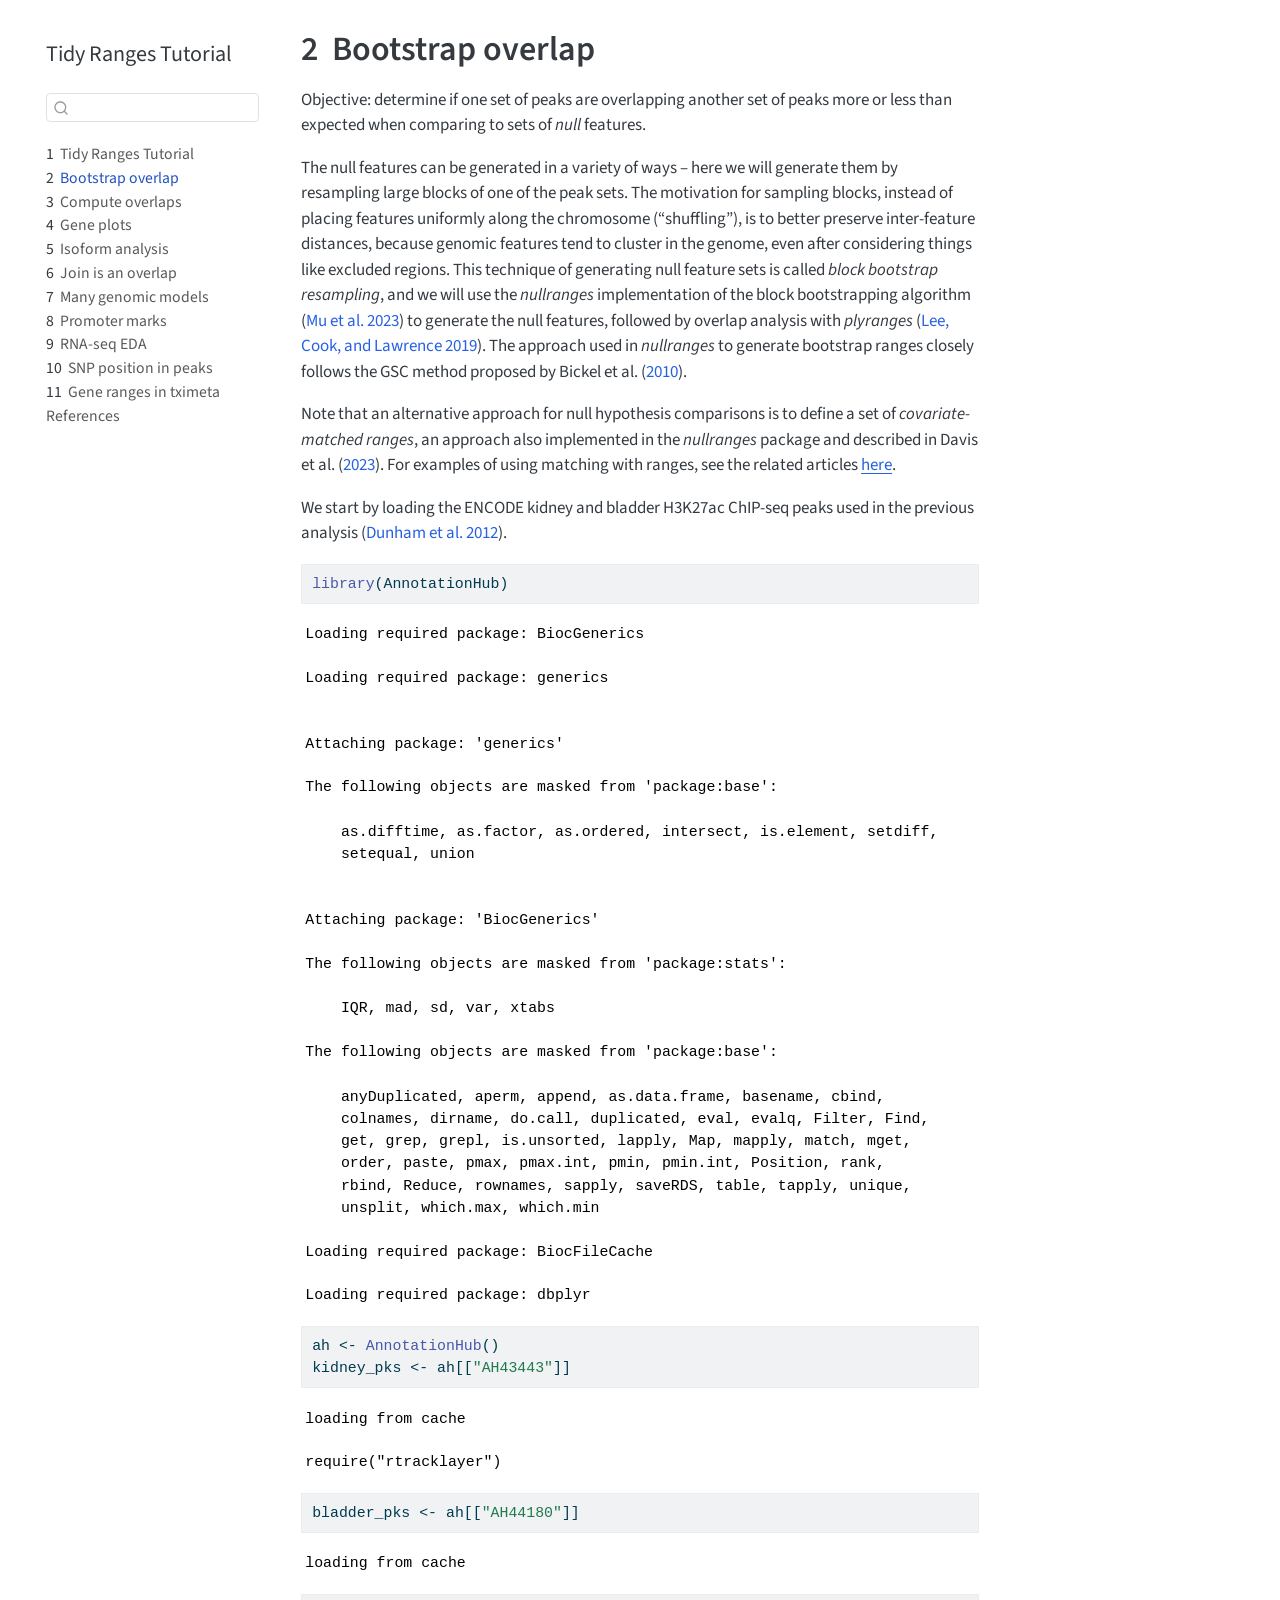
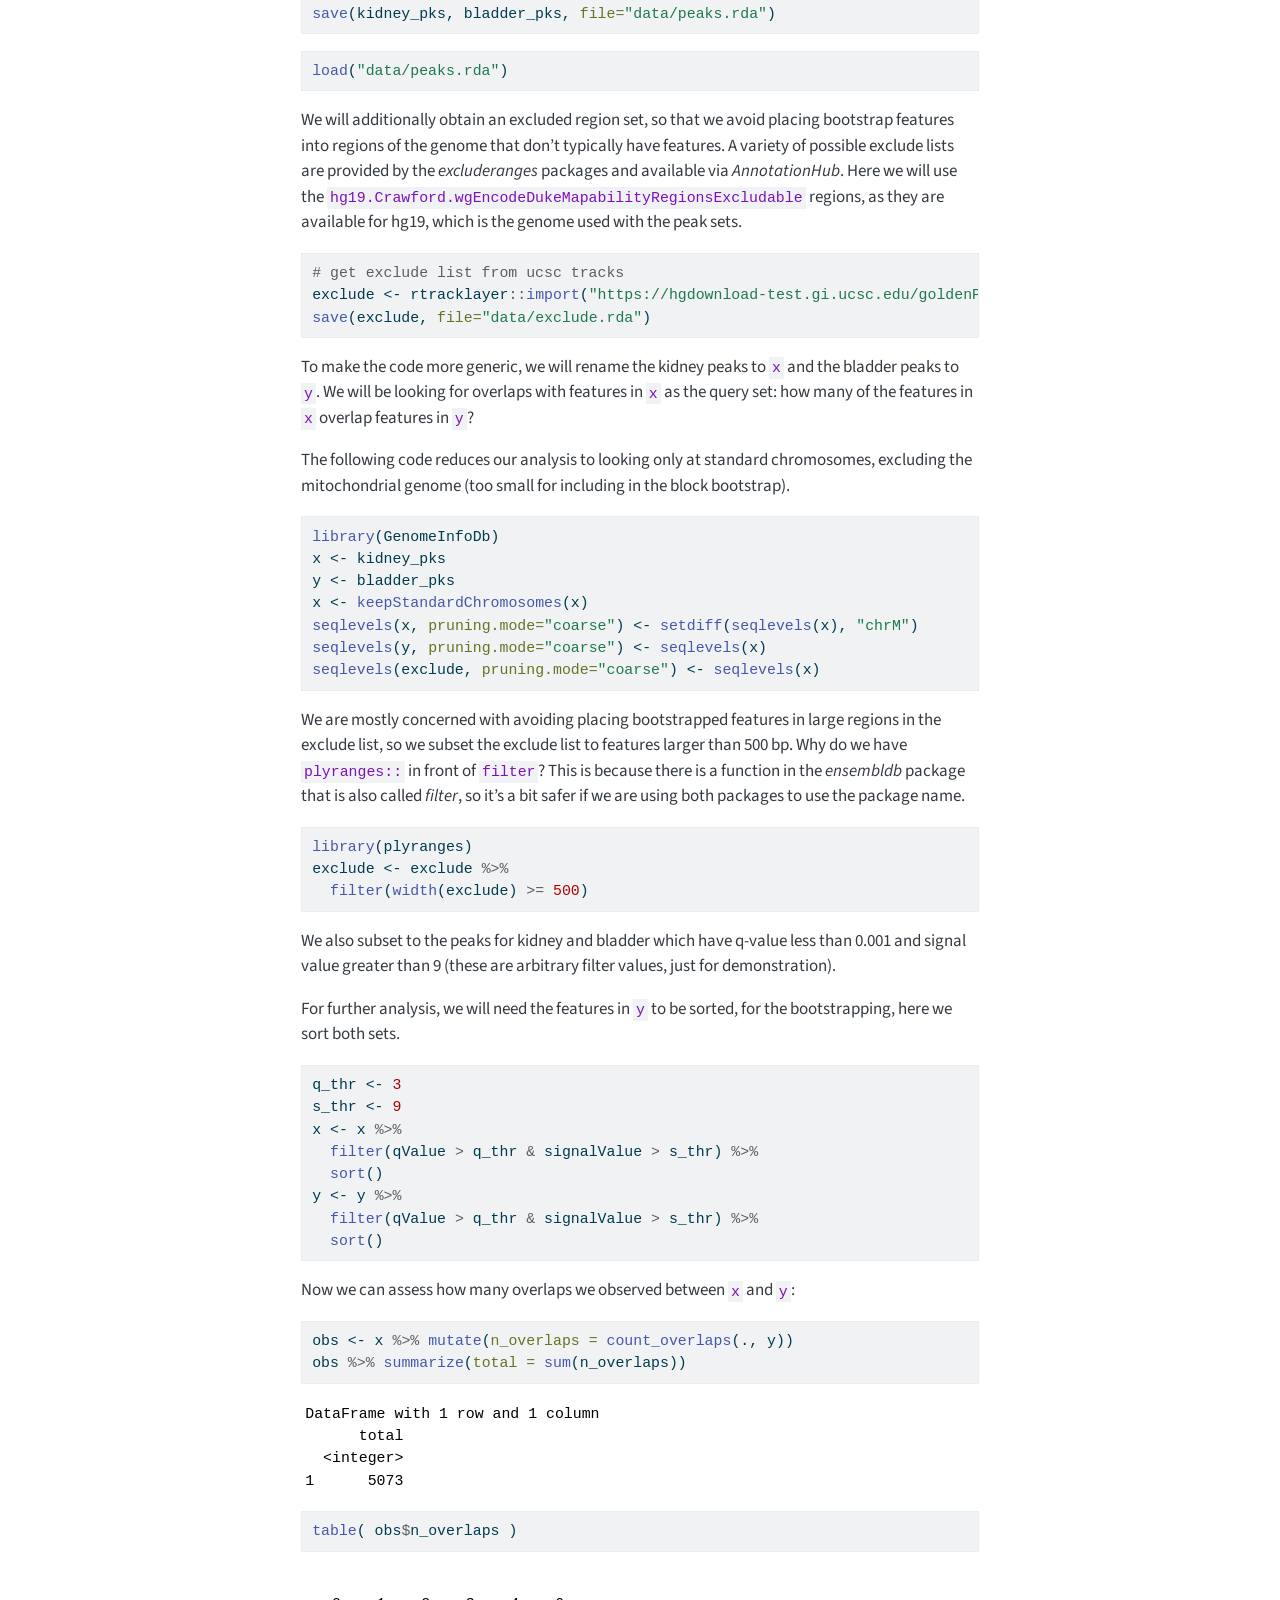
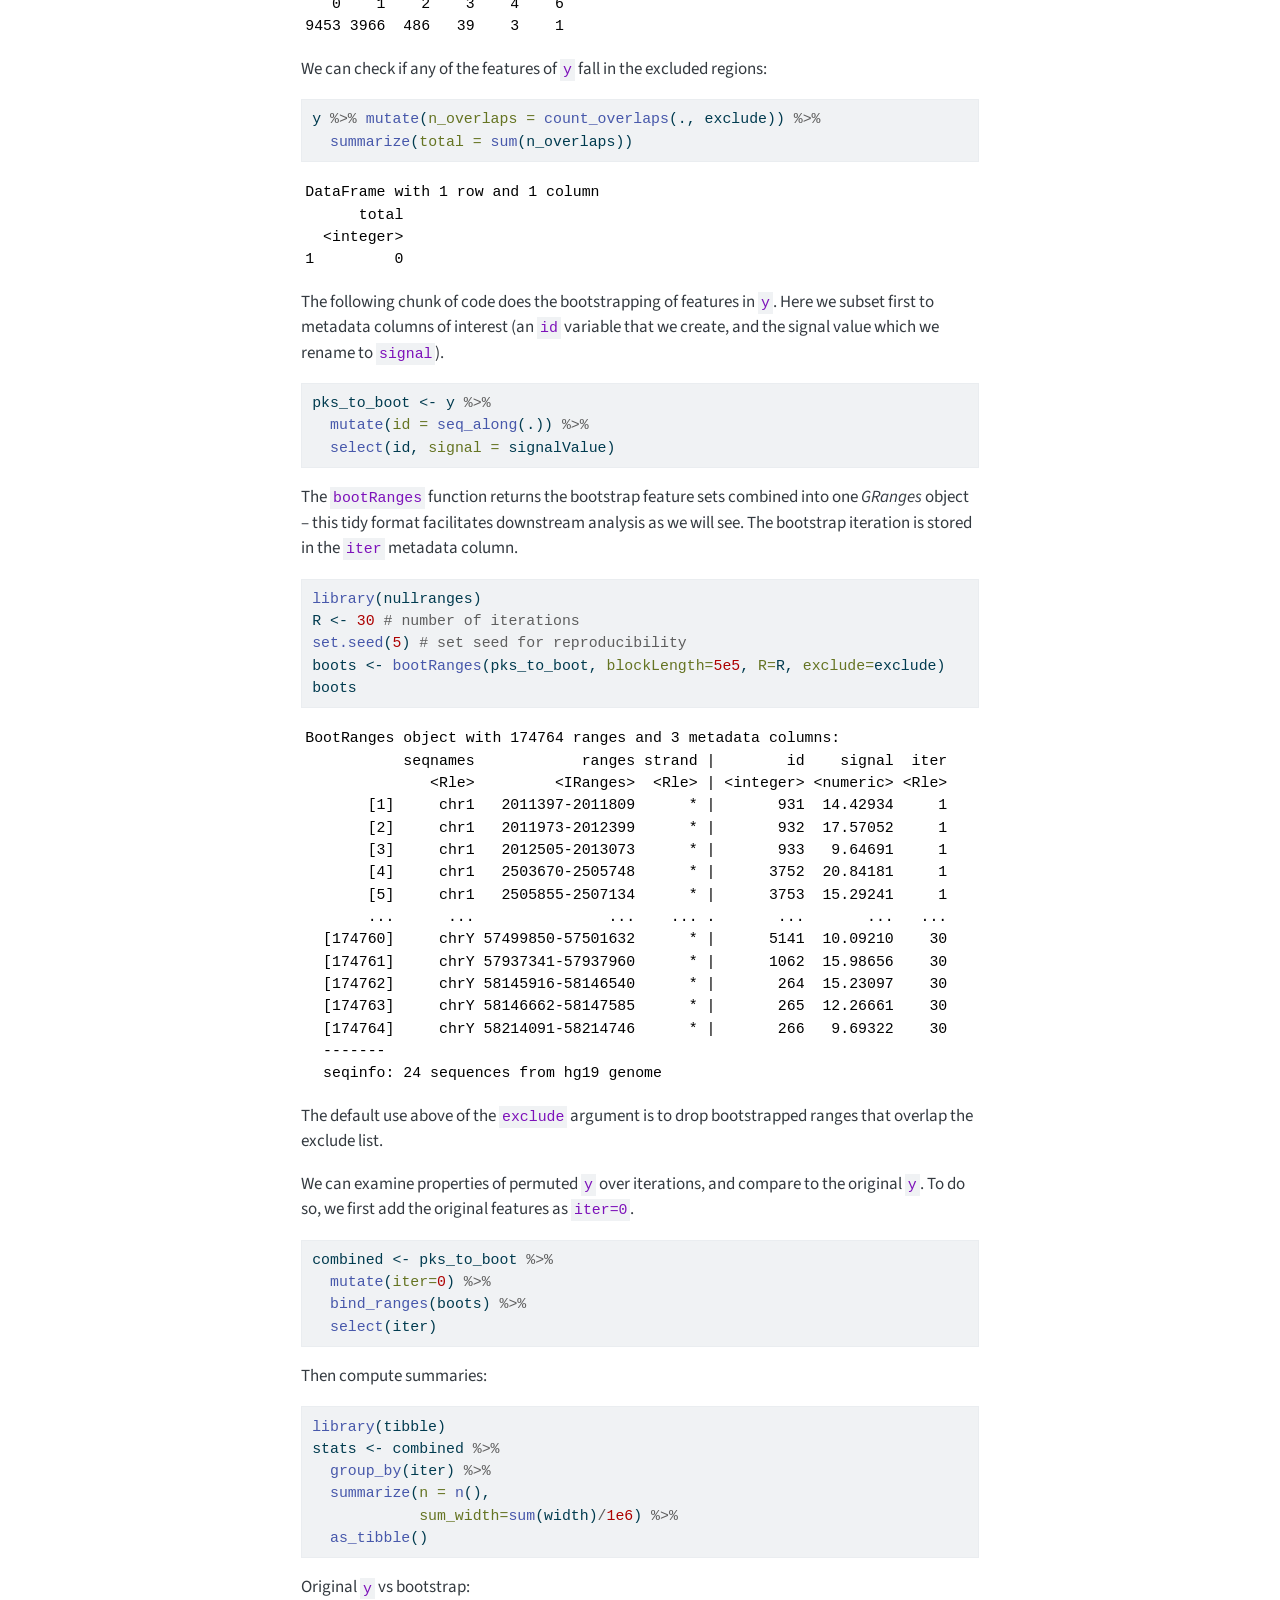
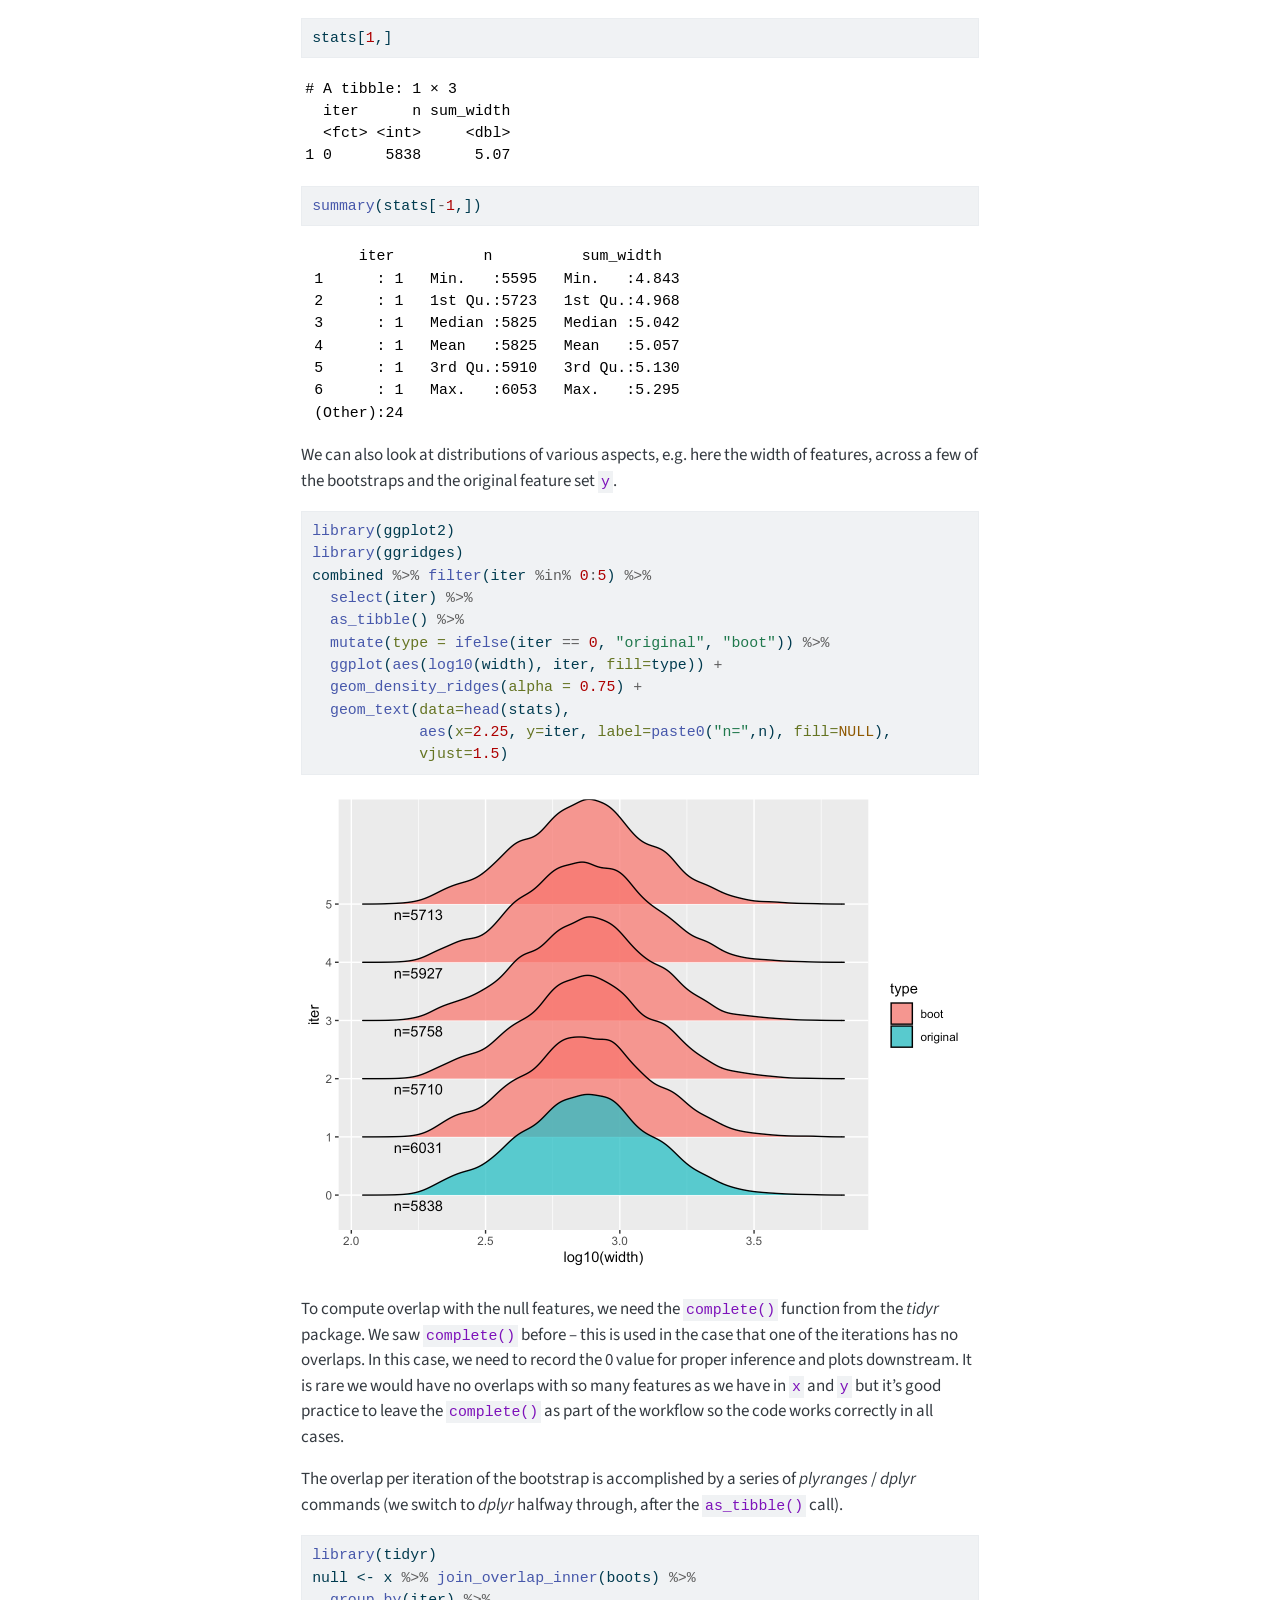
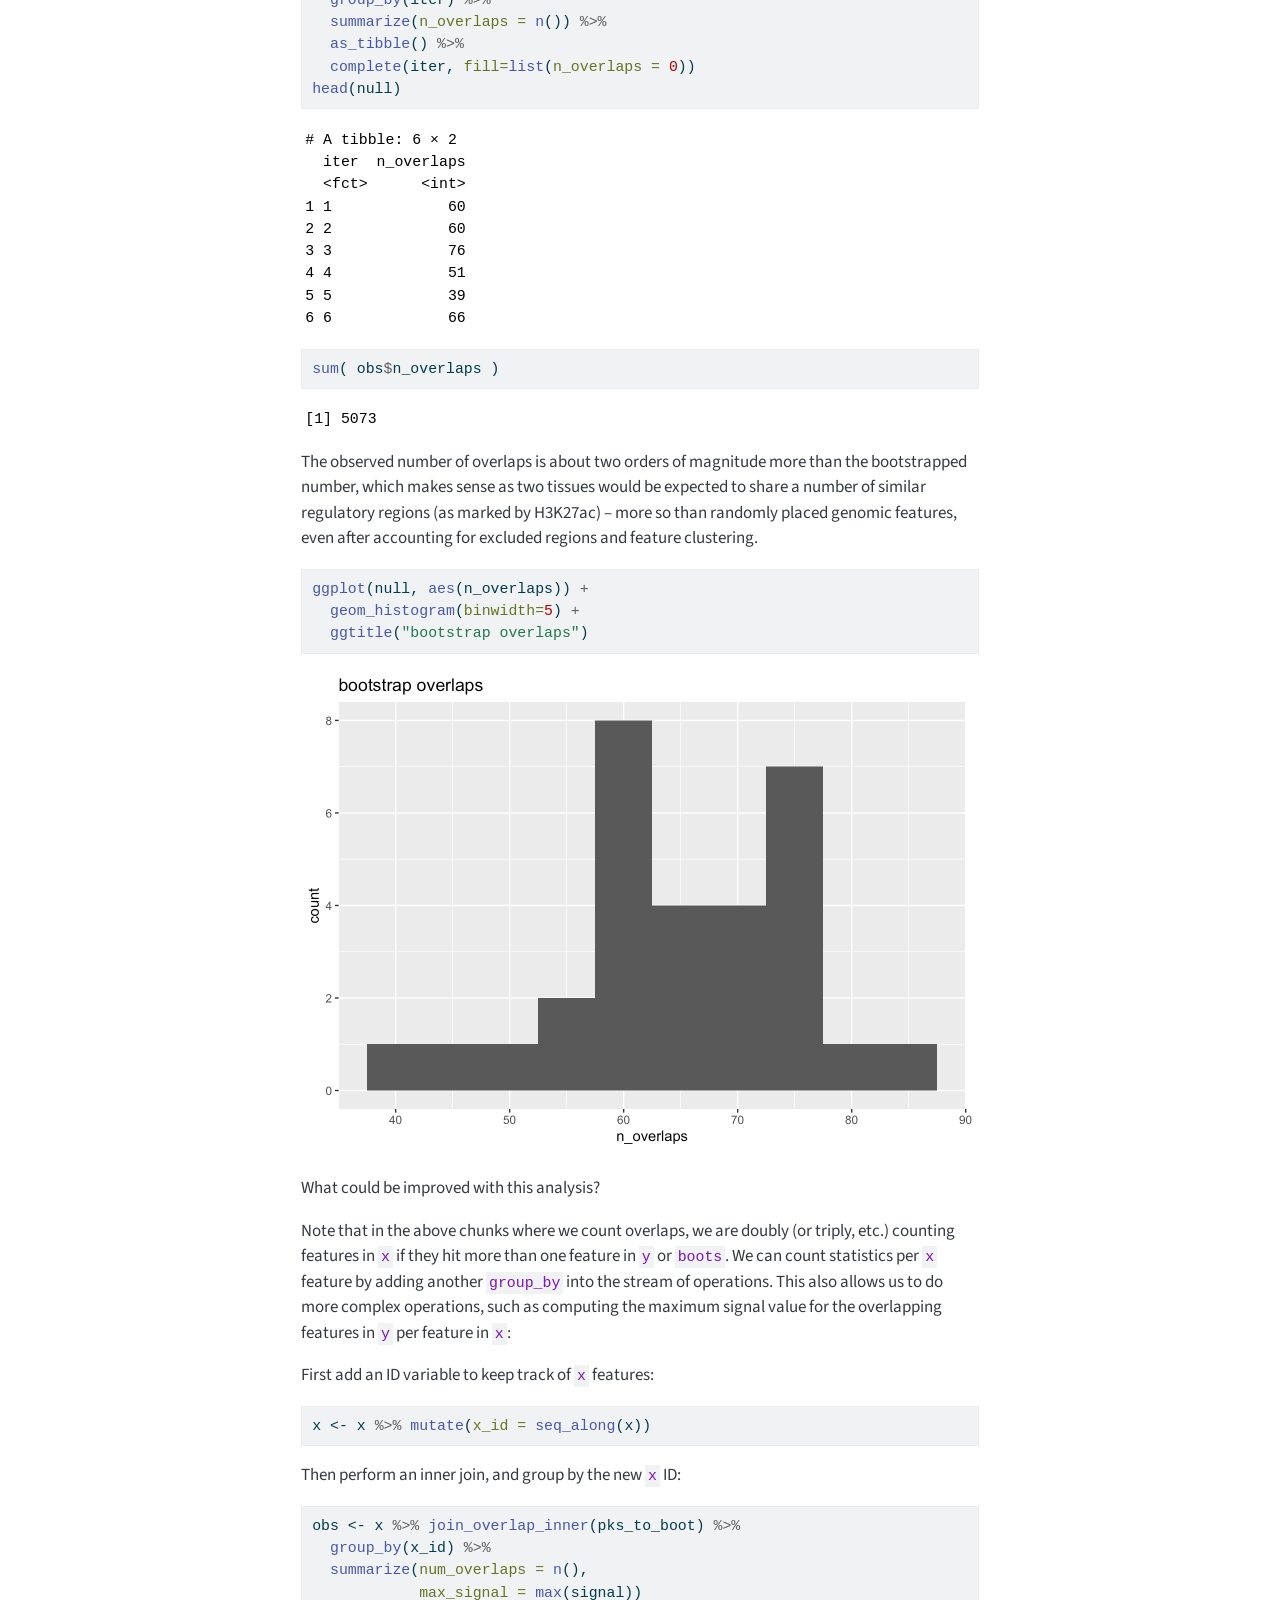
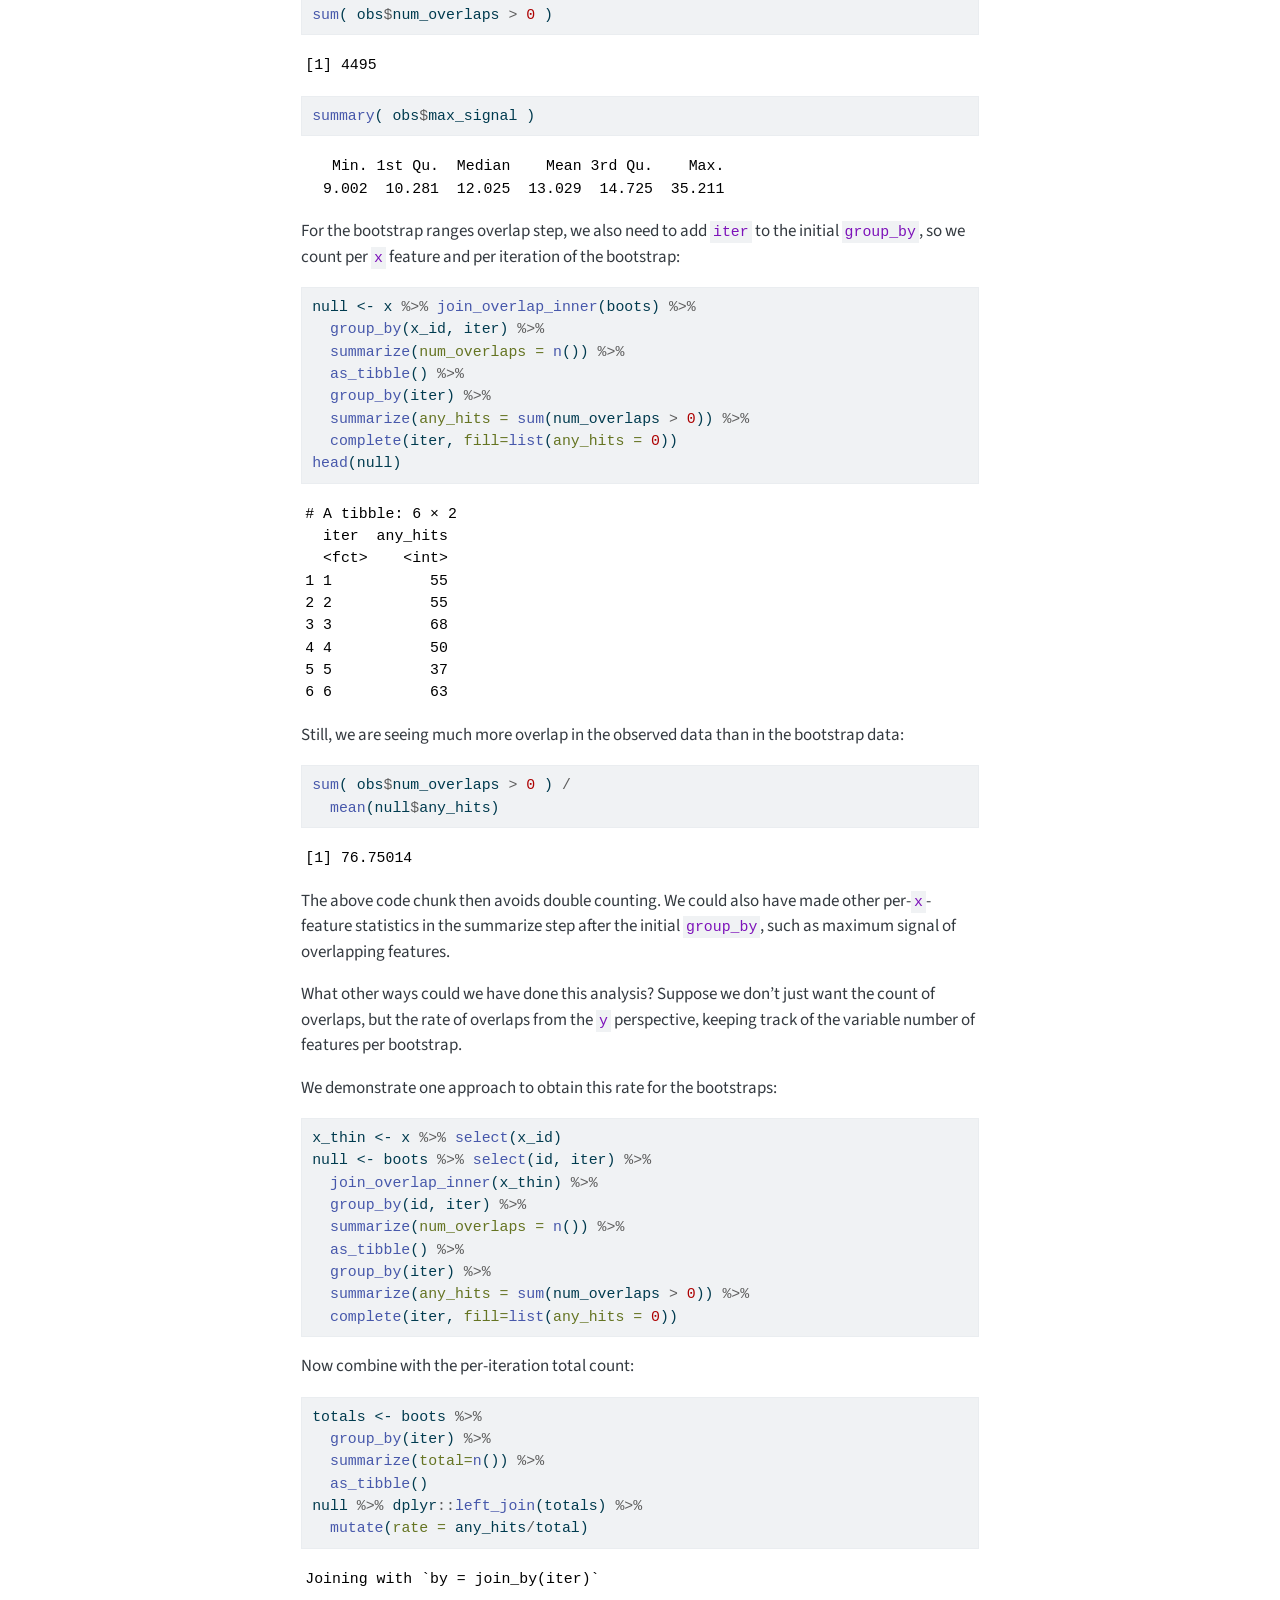
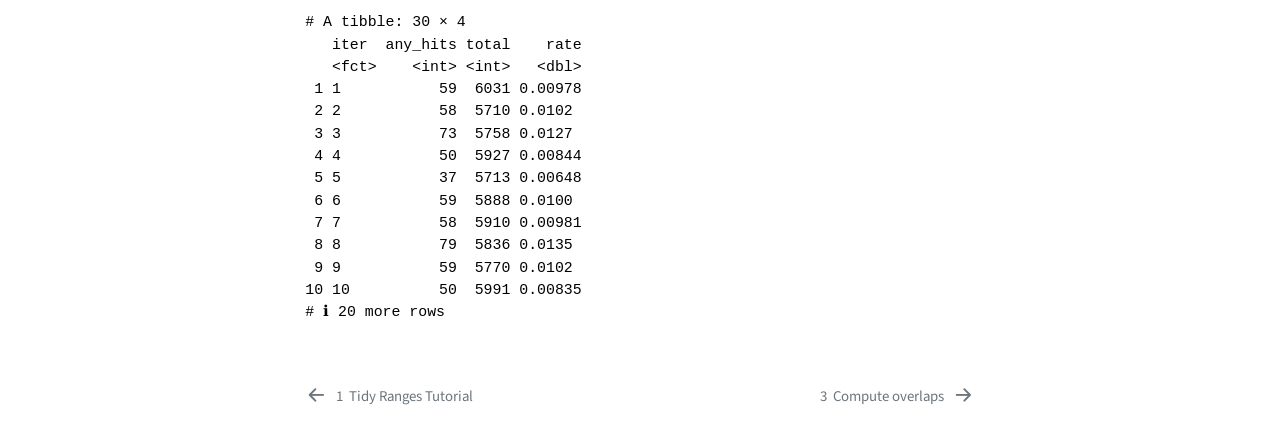
==== bootstrap-overlap.html @ 7cc2b5c8 "Built site for gh-pages" ====
<!DOCTYPE html>
<html xmlns="http://www.w3.org/1999/xhtml" lang="en" xml:lang="en"><head>

<meta charset="utf-8">
<meta name="generator" content="quarto-1.8.25">

<meta name="viewport" content="width=device-width, initial-scale=1.0, user-scalable=yes">

<meta name="description" content="Basic examples of computing operations on genomic ranges using the tidy data philosophy.">

<title>2&nbsp; Bootstrap overlap – Tidy Ranges Tutorial</title>
<style>
code{white-space: pre-wrap;}
span.smallcaps{font-variant: small-caps;}
div.columns{display: flex; gap: min(4vw, 1.5em);}
div.column{flex: auto; overflow-x: auto;}
div.hanging-indent{margin-left: 1.5em; text-indent: -1.5em;}
ul.task-list{list-style: none;}
ul.task-list li input[type="checkbox"] {
  width: 0.8em;
  margin: 0 0.8em 0.2em -1em; /* quarto-specific, see https://github.com/quarto-dev/quarto-cli/issues/4556 */ 
  vertical-align: middle;
}
/* CSS for syntax highlighting */
html { -webkit-text-size-adjust: 100%; }
pre > code.sourceCode { white-space: pre; position: relative; }
pre > code.sourceCode > span { display: inline-block; line-height: 1.25; }
pre > code.sourceCode > span:empty { height: 1.2em; }
.sourceCode { overflow: visible; }
code.sourceCode > span { color: inherit; text-decoration: inherit; }
div.sourceCode { margin: 1em 0; }
pre.sourceCode { margin: 0; }
@media screen {
div.sourceCode { overflow: auto; }
}
@media print {
pre > code.sourceCode { white-space: pre-wrap; }
pre > code.sourceCode > span { text-indent: -5em; padding-left: 5em; }
}
pre.numberSource code
  { counter-reset: source-line 0; }
pre.numberSource code > span
  { position: relative; left: -4em; counter-increment: source-line; }
pre.numberSource code > span > a:first-child::before
  { content: counter(source-line);
    position: relative; left: -1em; text-align: right; vertical-align: baseline;
    border: none; display: inline-block;
    -webkit-touch-callout: none; -webkit-user-select: none;
    -khtml-user-select: none; -moz-user-select: none;
    -ms-user-select: none; user-select: none;
    padding: 0 4px; width: 4em;
  }
pre.numberSource { margin-left: 3em;  padding-left: 4px; }
div.sourceCode
  {   }
@media screen {
pre > code.sourceCode > span > a:first-child::before { text-decoration: underline; }
}
/* CSS for citations */
div.csl-bib-body { }
div.csl-entry {
  clear: both;
  margin-bottom: 0em;
}
.hanging-indent div.csl-entry {
  margin-left:2em;
  text-indent:-2em;
}
div.csl-left-margin {
  min-width:2em;
  float:left;
}
div.csl-right-inline {
  margin-left:2em;
  padding-left:1em;
}
div.csl-indent {
  margin-left: 2em;
}</style>


<script src="site_libs/quarto-nav/quarto-nav.js"></script>
<script src="site_libs/quarto-nav/headroom.min.js"></script>
<script src="site_libs/clipboard/clipboard.min.js"></script>
<script src="site_libs/quarto-search/autocomplete.umd.js"></script>
<script src="site_libs/quarto-search/fuse.min.js"></script>
<script src="site_libs/quarto-search/quarto-search.js"></script>
<meta name="quarto:offset" content="./">
<link href="./compute-overlaps.html" rel="next">
<link href="./index.html" rel="prev">
<script src="site_libs/quarto-html/quarto.js" type="module"></script>
<script src="site_libs/quarto-html/tabsets/tabsets.js" type="module"></script>
<script src="site_libs/quarto-html/axe/axe-check.js" type="module"></script>
<script src="site_libs/quarto-html/popper.min.js"></script>
<script src="site_libs/quarto-html/tippy.umd.min.js"></script>
<script src="site_libs/quarto-html/anchor.min.js"></script>
<link href="site_libs/quarto-html/tippy.css" rel="stylesheet">
<link href="site_libs/quarto-html/quarto-syntax-highlighting-7b89279ff1a6dce999919e0e67d4d9ec.css" rel="stylesheet" id="quarto-text-highlighting-styles">
<script src="site_libs/bootstrap/bootstrap.min.js"></script>
<link href="site_libs/bootstrap/bootstrap-icons.css" rel="stylesheet">
<link href="site_libs/bootstrap/bootstrap-27c261d06b905028a18691de25d09dde.min.css" rel="stylesheet" append-hash="true" id="quarto-bootstrap" data-mode="light">
<script id="quarto-search-options" type="application/json">{
  "location": "sidebar",
  "copy-button": false,
  "collapse-after": 3,
  "panel-placement": "start",
  "type": "textbox",
  "limit": 50,
  "keyboard-shortcut": [
    "f",
    "/",
    "s"
  ],
  "show-item-context": false,
  "language": {
    "search-no-results-text": "No results",
    "search-matching-documents-text": "matching documents",
    "search-copy-link-title": "Copy link to search",
    "search-hide-matches-text": "Hide additional matches",
    "search-more-match-text": "more match in this document",
    "search-more-matches-text": "more matches in this document",
    "search-clear-button-title": "Clear",
    "search-text-placeholder": "",
    "search-detached-cancel-button-title": "Cancel",
    "search-submit-button-title": "Submit",
    "search-label": "Search"
  }
}</script>


<link rel="stylesheet" href="style.css">
<link rel="stylesheet" href="toc.css">
</head>

<body class="nav-sidebar floating quarto-light">

<div id="quarto-search-results"></div>
  <header id="quarto-header" class="headroom fixed-top">
  <nav class="quarto-secondary-nav">
    <div class="container-fluid d-flex">
      <button type="button" class="quarto-btn-toggle btn" data-bs-toggle="collapse" role="button" data-bs-target=".quarto-sidebar-collapse-item" aria-controls="quarto-sidebar" aria-expanded="false" aria-label="Toggle sidebar navigation" onclick="if (window.quartoToggleHeadroom) { window.quartoToggleHeadroom(); }">
        <i class="bi bi-layout-text-sidebar-reverse"></i>
      </button>
        <nav class="quarto-page-breadcrumbs" aria-label="breadcrumb"><ol class="breadcrumb"><li class="breadcrumb-item"><a href="./bootstrap-overlap.html"><span class="chapter-number">2</span>&nbsp; <span class="chapter-title">Bootstrap overlap</span></a></li></ol></nav>
        <a class="flex-grow-1" role="navigation" data-bs-toggle="collapse" data-bs-target=".quarto-sidebar-collapse-item" aria-controls="quarto-sidebar" aria-expanded="false" aria-label="Toggle sidebar navigation" onclick="if (window.quartoToggleHeadroom) { window.quartoToggleHeadroom(); }">      
        </a>
      <button type="button" class="btn quarto-search-button" aria-label="Search" onclick="window.quartoOpenSearch();">
        <i class="bi bi-search"></i>
      </button>
    </div>
  </nav>
</header>
<!-- content -->
<div id="quarto-content" class="quarto-container page-columns page-rows-contents page-layout-article">
<!-- sidebar -->
  <nav id="quarto-sidebar" class="sidebar collapse collapse-horizontal quarto-sidebar-collapse-item sidebar-navigation floating overflow-auto">
    <div class="pt-lg-2 mt-2 text-left sidebar-header sidebar-header-stacked">
      <a href="./index.html" class="sidebar-logo-link">
      </a>
    <div class="sidebar-title mb-0 py-0">
      <a href="./">Tidy Ranges Tutorial</a> 
    </div>
      </div>
        <div class="mt-2 flex-shrink-0 align-items-center">
        <div class="sidebar-search">
        <div id="quarto-search" class="" title="Search"></div>
        </div>
        </div>
    <div class="sidebar-menu-container"> 
    <ul class="list-unstyled mt-1">
        <li class="sidebar-item">
  <div class="sidebar-item-container"> 
  <a href="./index.html" class="sidebar-item-text sidebar-link">
 <span class="menu-text"><span class="chapter-number">1</span>&nbsp; <span class="chapter-title">Tidy Ranges Tutorial</span></span></a>
  </div>
</li>
        <li class="sidebar-item">
  <div class="sidebar-item-container"> 
  <a href="./bootstrap-overlap.html" class="sidebar-item-text sidebar-link active">
 <span class="menu-text"><span class="chapter-number">2</span>&nbsp; <span class="chapter-title">Bootstrap overlap</span></span></a>
  </div>
</li>
        <li class="sidebar-item">
  <div class="sidebar-item-container"> 
  <a href="./compute-overlaps.html" class="sidebar-item-text sidebar-link">
 <span class="menu-text"><span class="chapter-number">3</span>&nbsp; <span class="chapter-title">Compute overlaps</span></span></a>
  </div>
</li>
        <li class="sidebar-item">
  <div class="sidebar-item-container"> 
  <a href="./gene-plots.html" class="sidebar-item-text sidebar-link">
 <span class="menu-text"><span class="chapter-number">4</span>&nbsp; <span class="chapter-title">Gene plots</span></span></a>
  </div>
</li>
        <li class="sidebar-item">
  <div class="sidebar-item-container"> 
  <a href="./isoform-analysis.html" class="sidebar-item-text sidebar-link">
 <span class="menu-text"><span class="chapter-number">5</span>&nbsp; <span class="chapter-title">Isoform analysis</span></span></a>
  </div>
</li>
        <li class="sidebar-item">
  <div class="sidebar-item-container"> 
  <a href="./join-is-an-overlap.html" class="sidebar-item-text sidebar-link">
 <span class="menu-text"><span class="chapter-number">6</span>&nbsp; <span class="chapter-title">Join is an overlap</span></span></a>
  </div>
</li>
        <li class="sidebar-item">
  <div class="sidebar-item-container"> 
  <a href="./many-genomic-models.html" class="sidebar-item-text sidebar-link">
 <span class="menu-text"><span class="chapter-number">7</span>&nbsp; <span class="chapter-title">Many genomic models</span></span></a>
  </div>
</li>
        <li class="sidebar-item">
  <div class="sidebar-item-container"> 
  <a href="./promoter-marks.html" class="sidebar-item-text sidebar-link">
 <span class="menu-text"><span class="chapter-number">8</span>&nbsp; <span class="chapter-title">Promoter marks</span></span></a>
  </div>
</li>
        <li class="sidebar-item">
  <div class="sidebar-item-container"> 
  <a href="./rna-seq-eda.html" class="sidebar-item-text sidebar-link">
 <span class="menu-text"><span class="chapter-number">9</span>&nbsp; <span class="chapter-title">RNA-seq EDA</span></span></a>
  </div>
</li>
        <li class="sidebar-item">
  <div class="sidebar-item-container"> 
  <a href="./snp-position-in-peaks.html" class="sidebar-item-text sidebar-link">
 <span class="menu-text"><span class="chapter-number">10</span>&nbsp; <span class="chapter-title">SNP position in peaks</span></span></a>
  </div>
</li>
        <li class="sidebar-item">
  <div class="sidebar-item-container"> 
  <a href="./tximeta-gene-range.html" class="sidebar-item-text sidebar-link">
 <span class="menu-text"><span class="chapter-number">11</span>&nbsp; <span class="chapter-title">Gene ranges in tximeta</span></span></a>
  </div>
</li>
        <li class="sidebar-item">
  <div class="sidebar-item-container"> 
  <a href="./references.html" class="sidebar-item-text sidebar-link">
 <span class="menu-text">References</span></a>
  </div>
</li>
    </ul>
    </div>
</nav>
<div id="quarto-sidebar-glass" class="quarto-sidebar-collapse-item" data-bs-toggle="collapse" data-bs-target=".quarto-sidebar-collapse-item"></div>
<!-- margin-sidebar -->
    <div id="quarto-margin-sidebar" class="sidebar margin-sidebar zindex-bottom">
        
    </div>
<!-- main -->
<main class="content" id="quarto-document-content">

<header id="title-block-header" class="quarto-title-block default">
<div class="quarto-title">
<h1 class="title"><span class="chapter-number">2</span>&nbsp; <span class="chapter-title">Bootstrap overlap</span></h1>
</div>



<div class="quarto-title-meta">

    
  
    
  </div>
  


</header>


<p>Objective: determine if one set of peaks are overlapping another set of peaks more or less than expected when comparing to sets of <em>null</em> features.</p>
<p>The null features can be generated in a variety of ways – here we will generate them by resampling large blocks of one of the peak sets. The motivation for sampling blocks, instead of placing features uniformly along the chromosome (“shuffling”), is to better preserve inter-feature distances, because genomic features tend to cluster in the genome, even after considering things like excluded regions. This technique of generating null feature sets is called <em>block bootstrap resampling</em>, and we will use the <em>nullranges</em> implementation of the block bootstrapping algorithm <span class="citation" data-cites="Mu2023">(<a href="references.html#ref-Mu2023" role="doc-biblioref">Mu et al. 2023</a>)</span> to generate the null features, followed by overlap analysis with <em>plyranges</em> <span class="citation" data-cites="Lee2019">(<a href="references.html#ref-Lee2019" role="doc-biblioref">Lee, Cook, and Lawrence 2019</a>)</span>. The approach used in <em>nullranges</em> to generate bootstrap ranges closely follows the GSC method proposed by <span class="citation" data-cites="bickel2010">Bickel et al. (<a href="references.html#ref-bickel2010" role="doc-biblioref">2010</a>)</span>.</p>
<p>Note that an alternative approach for null hypothesis comparisons is to define a set of <em>covariate-matched ranges</em>, an approach also implemented in the <em>nullranges</em> package and described in <span class="citation" data-cites="Davis2023">Davis et al. (<a href="references.html#ref-Davis2023" role="doc-biblioref">2023</a>)</span>. For examples of using matching with ranges, see the related articles <a href="https://nullranges.github.io/nullranges/">here</a>.</p>
<p>We start by loading the ENCODE kidney and bladder H3K27ac ChIP-seq peaks used in the previous analysis <span class="citation" data-cites="encode">(<a href="references.html#ref-encode" role="doc-biblioref">Dunham et al. 2012</a>)</span>.</p>
<div class="cell">
<div class="code-copy-outer-scaffold"><div class="sourceCode cell-code" id="cb1"><pre class="sourceCode r code-with-copy"><code class="sourceCode r"><span id="cb1-1"><a href="#cb1-1" aria-hidden="true" tabindex="-1"></a><span class="fu">library</span>(AnnotationHub)</span></code></pre></div><button title="Copy to Clipboard" class="code-copy-button"><i class="bi"></i></button></div>
<div class="cell-output cell-output-stderr">
<pre><code>Loading required package: BiocGenerics</code></pre>
</div>
<div class="cell-output cell-output-stderr">
<pre><code>Loading required package: generics</code></pre>
</div>
<div class="cell-output cell-output-stderr">
<pre><code>
Attaching package: 'generics'</code></pre>
</div>
<div class="cell-output cell-output-stderr">
<pre><code>The following objects are masked from 'package:base':

    as.difftime, as.factor, as.ordered, intersect, is.element, setdiff,
    setequal, union</code></pre>
</div>
<div class="cell-output cell-output-stderr">
<pre><code>
Attaching package: 'BiocGenerics'</code></pre>
</div>
<div class="cell-output cell-output-stderr">
<pre><code>The following objects are masked from 'package:stats':

    IQR, mad, sd, var, xtabs</code></pre>
</div>
<div class="cell-output cell-output-stderr">
<pre><code>The following objects are masked from 'package:base':

    anyDuplicated, aperm, append, as.data.frame, basename, cbind,
    colnames, dirname, do.call, duplicated, eval, evalq, Filter, Find,
    get, grep, grepl, is.unsorted, lapply, Map, mapply, match, mget,
    order, paste, pmax, pmax.int, pmin, pmin.int, Position, rank,
    rbind, Reduce, rownames, sapply, saveRDS, table, tapply, unique,
    unsplit, which.max, which.min</code></pre>
</div>
<div class="cell-output cell-output-stderr">
<pre><code>Loading required package: BiocFileCache</code></pre>
</div>
<div class="cell-output cell-output-stderr">
<pre><code>Loading required package: dbplyr</code></pre>
</div>
<div class="code-copy-outer-scaffold"><div class="sourceCode cell-code" id="cb11"><pre class="sourceCode r code-with-copy"><code class="sourceCode r"><span id="cb11-1"><a href="#cb11-1" aria-hidden="true" tabindex="-1"></a>ah <span class="ot">&lt;-</span> <span class="fu">AnnotationHub</span>()</span>
<span id="cb11-2"><a href="#cb11-2" aria-hidden="true" tabindex="-1"></a>kidney_pks <span class="ot">&lt;-</span> ah[[<span class="st">"AH43443"</span>]]</span></code></pre></div><button title="Copy to Clipboard" class="code-copy-button"><i class="bi"></i></button></div>
<div class="cell-output cell-output-stderr">
<pre><code>loading from cache</code></pre>
</div>
<div class="cell-output cell-output-stderr">
<pre><code>require("rtracklayer")</code></pre>
</div>
<div class="code-copy-outer-scaffold"><div class="sourceCode cell-code" id="cb14"><pre class="sourceCode r code-with-copy"><code class="sourceCode r"><span id="cb14-1"><a href="#cb14-1" aria-hidden="true" tabindex="-1"></a>bladder_pks <span class="ot">&lt;-</span> ah[[<span class="st">"AH44180"</span>]]</span></code></pre></div><button title="Copy to Clipboard" class="code-copy-button"><i class="bi"></i></button></div>
<div class="cell-output cell-output-stderr">
<pre><code>loading from cache</code></pre>
</div>
<div class="code-copy-outer-scaffold"><div class="sourceCode cell-code" id="cb16"><pre class="sourceCode r code-with-copy"><code class="sourceCode r"><span id="cb16-1"><a href="#cb16-1" aria-hidden="true" tabindex="-1"></a><span class="fu">save</span>(kidney_pks, bladder_pks, <span class="at">file=</span><span class="st">"data/peaks.rda"</span>)</span></code></pre></div><button title="Copy to Clipboard" class="code-copy-button"><i class="bi"></i></button></div>
</div>
<div class="cell">
<div class="code-copy-outer-scaffold"><div class="sourceCode cell-code" id="cb17"><pre class="sourceCode r code-with-copy"><code class="sourceCode r"><span id="cb17-1"><a href="#cb17-1" aria-hidden="true" tabindex="-1"></a><span class="fu">load</span>(<span class="st">"data/peaks.rda"</span>)</span></code></pre></div><button title="Copy to Clipboard" class="code-copy-button"><i class="bi"></i></button></div>
</div>
<p>We will additionally obtain an excluded region set, so that we avoid placing bootstrap features into regions of the genome that don’t typically have features. A variety of possible exclude lists are provided by the <em>excluderanges</em> packages and available via <em>AnnotationHub</em>. Here we will use the <code>hg19.Crawford.wgEncodeDukeMapabilityRegionsExcludable</code> regions, as they are available for hg19, which is the genome used with the peak sets.</p>
<div class="cell">
<div class="code-copy-outer-scaffold"><div class="sourceCode cell-code" id="cb18"><pre class="sourceCode r code-with-copy"><code class="sourceCode r"><span id="cb18-1"><a href="#cb18-1" aria-hidden="true" tabindex="-1"></a><span class="co"># get exclude list from ucsc tracks</span></span>
<span id="cb18-2"><a href="#cb18-2" aria-hidden="true" tabindex="-1"></a>exclude <span class="ot">&lt;-</span> rtracklayer<span class="sc">::</span><span class="fu">import</span>(<span class="st">"https://hgdownload-test.gi.ucsc.edu/goldenPath/hg19/encodeDCC/wgEncodeMapability/wgEncodeDukeMapabilityRegionsExcludable.bed.gz"</span>)</span>
<span id="cb18-3"><a href="#cb18-3" aria-hidden="true" tabindex="-1"></a><span class="fu">save</span>(exclude, <span class="at">file=</span><span class="st">"data/exclude.rda"</span>)</span></code></pre></div><button title="Copy to Clipboard" class="code-copy-button"><i class="bi"></i></button></div>
</div>
<p>To make the code more generic, we will rename the kidney peaks to <code>x</code> and the bladder peaks to <code>y</code>. We will be looking for overlaps with features in <code>x</code> as the query set: how many of the features in <code>x</code> overlap features in <code>y</code>?</p>
<p>The following code reduces our analysis to looking only at standard chromosomes, excluding the mitochondrial genome (too small for including in the block bootstrap).</p>
<div class="cell">
<div class="code-copy-outer-scaffold"><div class="sourceCode cell-code" id="cb19"><pre class="sourceCode r code-with-copy"><code class="sourceCode r"><span id="cb19-1"><a href="#cb19-1" aria-hidden="true" tabindex="-1"></a><span class="fu">library</span>(GenomeInfoDb)</span>
<span id="cb19-2"><a href="#cb19-2" aria-hidden="true" tabindex="-1"></a>x <span class="ot">&lt;-</span> kidney_pks</span>
<span id="cb19-3"><a href="#cb19-3" aria-hidden="true" tabindex="-1"></a>y <span class="ot">&lt;-</span> bladder_pks</span>
<span id="cb19-4"><a href="#cb19-4" aria-hidden="true" tabindex="-1"></a>x <span class="ot">&lt;-</span> <span class="fu">keepStandardChromosomes</span>(x)</span>
<span id="cb19-5"><a href="#cb19-5" aria-hidden="true" tabindex="-1"></a><span class="fu">seqlevels</span>(x, <span class="at">pruning.mode=</span><span class="st">"coarse"</span>) <span class="ot">&lt;-</span> <span class="fu">setdiff</span>(<span class="fu">seqlevels</span>(x), <span class="st">"chrM"</span>)</span>
<span id="cb19-6"><a href="#cb19-6" aria-hidden="true" tabindex="-1"></a><span class="fu">seqlevels</span>(y, <span class="at">pruning.mode=</span><span class="st">"coarse"</span>) <span class="ot">&lt;-</span> <span class="fu">seqlevels</span>(x)</span>
<span id="cb19-7"><a href="#cb19-7" aria-hidden="true" tabindex="-1"></a><span class="fu">seqlevels</span>(exclude, <span class="at">pruning.mode=</span><span class="st">"coarse"</span>) <span class="ot">&lt;-</span> <span class="fu">seqlevels</span>(x)</span></code></pre></div><button title="Copy to Clipboard" class="code-copy-button"><i class="bi"></i></button></div>
</div>
<p>We are mostly concerned with avoiding placing bootstrapped features in large regions in the exclude list, so we subset the exclude list to features larger than 500 bp. Why do we have <code>plyranges::</code> in front of <code>filter</code>? This is because there is a function in the <em>ensembldb</em> package that is also called <em>filter</em>, so it’s a bit safer if we are using both packages to use the package name.</p>
<div class="cell">
<div class="code-copy-outer-scaffold"><div class="sourceCode cell-code" id="cb20"><pre class="sourceCode r code-with-copy"><code class="sourceCode r"><span id="cb20-1"><a href="#cb20-1" aria-hidden="true" tabindex="-1"></a><span class="fu">library</span>(plyranges)</span>
<span id="cb20-2"><a href="#cb20-2" aria-hidden="true" tabindex="-1"></a>exclude <span class="ot">&lt;-</span> exclude <span class="sc">%&gt;%</span></span>
<span id="cb20-3"><a href="#cb20-3" aria-hidden="true" tabindex="-1"></a>  <span class="fu">filter</span>(<span class="fu">width</span>(exclude) <span class="sc">&gt;=</span> <span class="dv">500</span>)</span></code></pre></div><button title="Copy to Clipboard" class="code-copy-button"><i class="bi"></i></button></div>
</div>
<p>We also subset to the peaks for kidney and bladder which have q-value less than 0.001 and signal value greater than 9 (these are arbitrary filter values, just for demonstration).</p>
<p>For further analysis, we will need the features in <code>y</code> to be sorted, for the bootstrapping, here we sort both sets.</p>
<div class="cell">
<div class="code-copy-outer-scaffold"><div class="sourceCode cell-code" id="cb21"><pre class="sourceCode r code-with-copy"><code class="sourceCode r"><span id="cb21-1"><a href="#cb21-1" aria-hidden="true" tabindex="-1"></a>q_thr <span class="ot">&lt;-</span> <span class="dv">3</span></span>
<span id="cb21-2"><a href="#cb21-2" aria-hidden="true" tabindex="-1"></a>s_thr <span class="ot">&lt;-</span> <span class="dv">9</span></span>
<span id="cb21-3"><a href="#cb21-3" aria-hidden="true" tabindex="-1"></a>x <span class="ot">&lt;-</span> x <span class="sc">%&gt;%</span> </span>
<span id="cb21-4"><a href="#cb21-4" aria-hidden="true" tabindex="-1"></a>  <span class="fu">filter</span>(qValue <span class="sc">&gt;</span> q_thr <span class="sc">&amp;</span> signalValue <span class="sc">&gt;</span> s_thr) <span class="sc">%&gt;%</span></span>
<span id="cb21-5"><a href="#cb21-5" aria-hidden="true" tabindex="-1"></a>  <span class="fu">sort</span>()</span>
<span id="cb21-6"><a href="#cb21-6" aria-hidden="true" tabindex="-1"></a>y <span class="ot">&lt;-</span> y <span class="sc">%&gt;%</span> </span>
<span id="cb21-7"><a href="#cb21-7" aria-hidden="true" tabindex="-1"></a>  <span class="fu">filter</span>(qValue <span class="sc">&gt;</span> q_thr <span class="sc">&amp;</span> signalValue <span class="sc">&gt;</span> s_thr) <span class="sc">%&gt;%</span></span>
<span id="cb21-8"><a href="#cb21-8" aria-hidden="true" tabindex="-1"></a>  <span class="fu">sort</span>()</span></code></pre></div><button title="Copy to Clipboard" class="code-copy-button"><i class="bi"></i></button></div>
</div>
<p>Now we can assess how many overlaps we observed between <code>x</code> and <code>y</code>:</p>
<div class="cell">
<div class="code-copy-outer-scaffold"><div class="sourceCode cell-code" id="cb22"><pre class="sourceCode r code-with-copy"><code class="sourceCode r"><span id="cb22-1"><a href="#cb22-1" aria-hidden="true" tabindex="-1"></a>obs <span class="ot">&lt;-</span> x <span class="sc">%&gt;%</span> <span class="fu">mutate</span>(<span class="at">n_overlaps =</span> <span class="fu">count_overlaps</span>(., y))</span>
<span id="cb22-2"><a href="#cb22-2" aria-hidden="true" tabindex="-1"></a>obs <span class="sc">%&gt;%</span> <span class="fu">summarize</span>(<span class="at">total =</span> <span class="fu">sum</span>(n_overlaps))</span></code></pre></div><button title="Copy to Clipboard" class="code-copy-button"><i class="bi"></i></button></div>
<div class="cell-output cell-output-stdout">
<pre><code>DataFrame with 1 row and 1 column
      total
  &lt;integer&gt;
1      5073</code></pre>
</div>
<div class="code-copy-outer-scaffold"><div class="sourceCode cell-code" id="cb24"><pre class="sourceCode r code-with-copy"><code class="sourceCode r"><span id="cb24-1"><a href="#cb24-1" aria-hidden="true" tabindex="-1"></a><span class="fu">table</span>( obs<span class="sc">$</span>n_overlaps )</span></code></pre></div><button title="Copy to Clipboard" class="code-copy-button"><i class="bi"></i></button></div>
<div class="cell-output cell-output-stdout">
<pre><code>
   0    1    2    3    4    6 
9453 3966  486   39    3    1 </code></pre>
</div>
</div>
<p>We can check if any of the features of <code>y</code> fall in the excluded regions:</p>
<div class="cell">
<div class="code-copy-outer-scaffold"><div class="sourceCode cell-code" id="cb26"><pre class="sourceCode r code-with-copy"><code class="sourceCode r"><span id="cb26-1"><a href="#cb26-1" aria-hidden="true" tabindex="-1"></a>y <span class="sc">%&gt;%</span> <span class="fu">mutate</span>(<span class="at">n_overlaps =</span> <span class="fu">count_overlaps</span>(., exclude)) <span class="sc">%&gt;%</span></span>
<span id="cb26-2"><a href="#cb26-2" aria-hidden="true" tabindex="-1"></a>  <span class="fu">summarize</span>(<span class="at">total =</span> <span class="fu">sum</span>(n_overlaps))</span></code></pre></div><button title="Copy to Clipboard" class="code-copy-button"><i class="bi"></i></button></div>
<div class="cell-output cell-output-stdout">
<pre><code>DataFrame with 1 row and 1 column
      total
  &lt;integer&gt;
1         0</code></pre>
</div>
</div>
<p>The following chunk of code does the bootstrapping of features in <code>y</code>. Here we subset first to metadata columns of interest (an <code>id</code> variable that we create, and the signal value which we rename to <code>signal</code>).</p>
<div class="cell">
<div class="code-copy-outer-scaffold"><div class="sourceCode cell-code" id="cb28"><pre class="sourceCode r code-with-copy"><code class="sourceCode r"><span id="cb28-1"><a href="#cb28-1" aria-hidden="true" tabindex="-1"></a>pks_to_boot <span class="ot">&lt;-</span> y <span class="sc">%&gt;%</span></span>
<span id="cb28-2"><a href="#cb28-2" aria-hidden="true" tabindex="-1"></a>  <span class="fu">mutate</span>(<span class="at">id =</span> <span class="fu">seq_along</span>(.)) <span class="sc">%&gt;%</span></span>
<span id="cb28-3"><a href="#cb28-3" aria-hidden="true" tabindex="-1"></a>  <span class="fu">select</span>(id, <span class="at">signal =</span> signalValue)</span></code></pre></div><button title="Copy to Clipboard" class="code-copy-button"><i class="bi"></i></button></div>
</div>
<p>The <code>bootRanges</code> function returns the bootstrap feature sets combined into one <em>GRanges</em> object – this tidy format facilitates downstream analysis as we will see. The bootstrap iteration is stored in the <code>iter</code> metadata column.</p>
<div class="cell">
<div class="code-copy-outer-scaffold"><div class="sourceCode cell-code" id="cb29"><pre class="sourceCode r code-with-copy"><code class="sourceCode r"><span id="cb29-1"><a href="#cb29-1" aria-hidden="true" tabindex="-1"></a><span class="fu">library</span>(nullranges)</span>
<span id="cb29-2"><a href="#cb29-2" aria-hidden="true" tabindex="-1"></a>R <span class="ot">&lt;-</span> <span class="dv">30</span> <span class="co"># number of iterations</span></span>
<span id="cb29-3"><a href="#cb29-3" aria-hidden="true" tabindex="-1"></a><span class="fu">set.seed</span>(<span class="dv">5</span>) <span class="co"># set seed for reproducibility</span></span>
<span id="cb29-4"><a href="#cb29-4" aria-hidden="true" tabindex="-1"></a>boots <span class="ot">&lt;-</span> <span class="fu">bootRanges</span>(pks_to_boot, <span class="at">blockLength=</span><span class="fl">5e5</span>, <span class="at">R=</span>R, <span class="at">exclude=</span>exclude)</span>
<span id="cb29-5"><a href="#cb29-5" aria-hidden="true" tabindex="-1"></a>boots</span></code></pre></div><button title="Copy to Clipboard" class="code-copy-button"><i class="bi"></i></button></div>
<div class="cell-output cell-output-stdout">
<pre><code>BootRanges object with 174764 ranges and 3 metadata columns:
           seqnames            ranges strand |        id    signal  iter
              &lt;Rle&gt;         &lt;IRanges&gt;  &lt;Rle&gt; | &lt;integer&gt; &lt;numeric&gt; &lt;Rle&gt;
       [1]     chr1   2011397-2011809      * |       931  14.42934     1
       [2]     chr1   2011973-2012399      * |       932  17.57052     1
       [3]     chr1   2012505-2013073      * |       933   9.64691     1
       [4]     chr1   2503670-2505748      * |      3752  20.84181     1
       [5]     chr1   2505855-2507134      * |      3753  15.29241     1
       ...      ...               ...    ... .       ...       ...   ...
  [174760]     chrY 57499850-57501632      * |      5141  10.09210    30
  [174761]     chrY 57937341-57937960      * |      1062  15.98656    30
  [174762]     chrY 58145916-58146540      * |       264  15.23097    30
  [174763]     chrY 58146662-58147585      * |       265  12.26661    30
  [174764]     chrY 58214091-58214746      * |       266   9.69322    30
  -------
  seqinfo: 24 sequences from hg19 genome</code></pre>
</div>
</div>
<p>The default use above of the <code>exclude</code> argument is to drop bootstrapped ranges that overlap the exclude list.</p>
<p>We can examine properties of permuted <code>y</code> over iterations, and compare to the original <code>y</code>. To do so, we first add the original features as <code>iter=0</code>.</p>
<div class="cell">
<div class="code-copy-outer-scaffold"><div class="sourceCode cell-code" id="cb31"><pre class="sourceCode r code-with-copy"><code class="sourceCode r"><span id="cb31-1"><a href="#cb31-1" aria-hidden="true" tabindex="-1"></a>combined <span class="ot">&lt;-</span> pks_to_boot <span class="sc">%&gt;%</span> </span>
<span id="cb31-2"><a href="#cb31-2" aria-hidden="true" tabindex="-1"></a>  <span class="fu">mutate</span>(<span class="at">iter=</span><span class="dv">0</span>) <span class="sc">%&gt;%</span></span>
<span id="cb31-3"><a href="#cb31-3" aria-hidden="true" tabindex="-1"></a>  <span class="fu">bind_ranges</span>(boots) <span class="sc">%&gt;%</span> </span>
<span id="cb31-4"><a href="#cb31-4" aria-hidden="true" tabindex="-1"></a>  <span class="fu">select</span>(iter)</span></code></pre></div><button title="Copy to Clipboard" class="code-copy-button"><i class="bi"></i></button></div>
</div>
<p>Then compute summaries:</p>
<div class="cell">
<div class="code-copy-outer-scaffold"><div class="sourceCode cell-code" id="cb32"><pre class="sourceCode r code-with-copy"><code class="sourceCode r"><span id="cb32-1"><a href="#cb32-1" aria-hidden="true" tabindex="-1"></a><span class="fu">library</span>(tibble)</span>
<span id="cb32-2"><a href="#cb32-2" aria-hidden="true" tabindex="-1"></a>stats <span class="ot">&lt;-</span> combined <span class="sc">%&gt;%</span> </span>
<span id="cb32-3"><a href="#cb32-3" aria-hidden="true" tabindex="-1"></a>  <span class="fu">group_by</span>(iter) <span class="sc">%&gt;%</span></span>
<span id="cb32-4"><a href="#cb32-4" aria-hidden="true" tabindex="-1"></a>  <span class="fu">summarize</span>(<span class="at">n =</span> <span class="fu">n</span>(),</span>
<span id="cb32-5"><a href="#cb32-5" aria-hidden="true" tabindex="-1"></a>            <span class="at">sum_width=</span><span class="fu">sum</span>(width)<span class="sc">/</span><span class="fl">1e6</span>) <span class="sc">%&gt;%</span></span>
<span id="cb32-6"><a href="#cb32-6" aria-hidden="true" tabindex="-1"></a>  <span class="fu">as_tibble</span>()</span></code></pre></div><button title="Copy to Clipboard" class="code-copy-button"><i class="bi"></i></button></div>
</div>
<p>Original <code>y</code> vs bootstrap:</p>
<div class="cell">
<div class="code-copy-outer-scaffold"><div class="sourceCode cell-code" id="cb33"><pre class="sourceCode r code-with-copy"><code class="sourceCode r"><span id="cb33-1"><a href="#cb33-1" aria-hidden="true" tabindex="-1"></a>stats[<span class="dv">1</span>,]</span></code></pre></div><button title="Copy to Clipboard" class="code-copy-button"><i class="bi"></i></button></div>
<div class="cell-output cell-output-stdout">
<pre><code># A tibble: 1 × 3
  iter      n sum_width
  &lt;fct&gt; &lt;int&gt;     &lt;dbl&gt;
1 0      5838      5.07</code></pre>
</div>
<div class="code-copy-outer-scaffold"><div class="sourceCode cell-code" id="cb35"><pre class="sourceCode r code-with-copy"><code class="sourceCode r"><span id="cb35-1"><a href="#cb35-1" aria-hidden="true" tabindex="-1"></a><span class="fu">summary</span>(stats[<span class="sc">-</span><span class="dv">1</span>,])</span></code></pre></div><button title="Copy to Clipboard" class="code-copy-button"><i class="bi"></i></button></div>
<div class="cell-output cell-output-stdout">
<pre><code>      iter          n          sum_width    
 1      : 1   Min.   :5595   Min.   :4.843  
 2      : 1   1st Qu.:5723   1st Qu.:4.968  
 3      : 1   Median :5825   Median :5.042  
 4      : 1   Mean   :5825   Mean   :5.057  
 5      : 1   3rd Qu.:5910   3rd Qu.:5.130  
 6      : 1   Max.   :6053   Max.   :5.295  
 (Other):24                                 </code></pre>
</div>
</div>
<p>We can also look at distributions of various aspects, e.g.&nbsp;here the width of features, across a few of the bootstraps and the original feature set <code>y</code>.</p>
<div class="cell">
<div class="code-copy-outer-scaffold"><div class="sourceCode cell-code" id="cb37"><pre class="sourceCode r code-with-copy"><code class="sourceCode r"><span id="cb37-1"><a href="#cb37-1" aria-hidden="true" tabindex="-1"></a><span class="fu">library</span>(ggplot2)</span>
<span id="cb37-2"><a href="#cb37-2" aria-hidden="true" tabindex="-1"></a><span class="fu">library</span>(ggridges)</span>
<span id="cb37-3"><a href="#cb37-3" aria-hidden="true" tabindex="-1"></a>combined <span class="sc">%&gt;%</span> <span class="fu">filter</span>(iter <span class="sc">%in%</span> <span class="dv">0</span><span class="sc">:</span><span class="dv">5</span>) <span class="sc">%&gt;%</span></span>
<span id="cb37-4"><a href="#cb37-4" aria-hidden="true" tabindex="-1"></a>  <span class="fu">select</span>(iter) <span class="sc">%&gt;%</span></span>
<span id="cb37-5"><a href="#cb37-5" aria-hidden="true" tabindex="-1"></a>  <span class="fu">as_tibble</span>() <span class="sc">%&gt;%</span></span>
<span id="cb37-6"><a href="#cb37-6" aria-hidden="true" tabindex="-1"></a>  <span class="fu">mutate</span>(<span class="at">type =</span> <span class="fu">ifelse</span>(iter <span class="sc">==</span> <span class="dv">0</span>, <span class="st">"original"</span>, <span class="st">"boot"</span>)) <span class="sc">%&gt;%</span></span>
<span id="cb37-7"><a href="#cb37-7" aria-hidden="true" tabindex="-1"></a>  <span class="fu">ggplot</span>(<span class="fu">aes</span>(<span class="fu">log10</span>(width), iter, <span class="at">fill=</span>type)) <span class="sc">+</span></span>
<span id="cb37-8"><a href="#cb37-8" aria-hidden="true" tabindex="-1"></a>  <span class="fu">geom_density_ridges</span>(<span class="at">alpha =</span> <span class="fl">0.75</span>) <span class="sc">+</span></span>
<span id="cb37-9"><a href="#cb37-9" aria-hidden="true" tabindex="-1"></a>  <span class="fu">geom_text</span>(<span class="at">data=</span><span class="fu">head</span>(stats),</span>
<span id="cb37-10"><a href="#cb37-10" aria-hidden="true" tabindex="-1"></a>            <span class="fu">aes</span>(<span class="at">x=</span><span class="fl">2.25</span>, <span class="at">y=</span>iter, <span class="at">label=</span><span class="fu">paste0</span>(<span class="st">"n="</span>,n), <span class="at">fill=</span><span class="cn">NULL</span>),</span>
<span id="cb37-11"><a href="#cb37-11" aria-hidden="true" tabindex="-1"></a>            <span class="at">vjust=</span><span class="fl">1.5</span>)</span></code></pre></div><button title="Copy to Clipboard" class="code-copy-button"><i class="bi"></i></button></div>
<div class="cell-output-display">
<div>
<figure class="figure">
<p><img src="bootstrap-overlap_files/figure-html/boot-width-1.png" class="img-fluid figure-img" width="672"></p>
</figure>
</div>
</div>
</div>
<p>To compute overlap with the null features, we need the <code>complete()</code> function from the <em>tidyr</em> package. We saw <code>complete()</code> before – this is used in the case that one of the iterations has no overlaps. In this case, we need to record the 0 value for proper inference and plots downstream. It is rare we would have no overlaps with so many features as we have in <code>x</code> and <code>y</code> but it’s good practice to leave the <code>complete()</code> as part of the workflow so the code works correctly in all cases.</p>
<p>The overlap per iteration of the bootstrap is accomplished by a series of <em>plyranges</em> / <em>dplyr</em> commands (we switch to <em>dplyr</em> halfway through, after the <code>as_tibble()</code> call).</p>
<div class="cell">
<div class="code-copy-outer-scaffold"><div class="sourceCode cell-code" id="cb38"><pre class="sourceCode r code-with-copy"><code class="sourceCode r"><span id="cb38-1"><a href="#cb38-1" aria-hidden="true" tabindex="-1"></a><span class="fu">library</span>(tidyr)</span>
<span id="cb38-2"><a href="#cb38-2" aria-hidden="true" tabindex="-1"></a>null <span class="ot">&lt;-</span> x <span class="sc">%&gt;%</span> <span class="fu">join_overlap_inner</span>(boots) <span class="sc">%&gt;%</span></span>
<span id="cb38-3"><a href="#cb38-3" aria-hidden="true" tabindex="-1"></a>  <span class="fu">group_by</span>(iter) <span class="sc">%&gt;%</span></span>
<span id="cb38-4"><a href="#cb38-4" aria-hidden="true" tabindex="-1"></a>  <span class="fu">summarize</span>(<span class="at">n_overlaps =</span> <span class="fu">n</span>()) <span class="sc">%&gt;%</span></span>
<span id="cb38-5"><a href="#cb38-5" aria-hidden="true" tabindex="-1"></a>  <span class="fu">as_tibble</span>() <span class="sc">%&gt;%</span></span>
<span id="cb38-6"><a href="#cb38-6" aria-hidden="true" tabindex="-1"></a>  <span class="fu">complete</span>(iter, <span class="at">fill=</span><span class="fu">list</span>(<span class="at">n_overlaps =</span> <span class="dv">0</span>))</span>
<span id="cb38-7"><a href="#cb38-7" aria-hidden="true" tabindex="-1"></a><span class="fu">head</span>(null)</span></code></pre></div><button title="Copy to Clipboard" class="code-copy-button"><i class="bi"></i></button></div>
<div class="cell-output cell-output-stdout">
<pre><code># A tibble: 6 × 2
  iter  n_overlaps
  &lt;fct&gt;      &lt;int&gt;
1 1             60
2 2             60
3 3             76
4 4             51
5 5             39
6 6             66</code></pre>
</div>
</div>
<div class="cell">
<div class="code-copy-outer-scaffold"><div class="sourceCode cell-code" id="cb40"><pre class="sourceCode r code-with-copy"><code class="sourceCode r"><span id="cb40-1"><a href="#cb40-1" aria-hidden="true" tabindex="-1"></a><span class="fu">sum</span>( obs<span class="sc">$</span>n_overlaps )</span></code></pre></div><button title="Copy to Clipboard" class="code-copy-button"><i class="bi"></i></button></div>
<div class="cell-output cell-output-stdout">
<pre><code>[1] 5073</code></pre>
</div>
</div>
<p>The observed number of overlaps is about two orders of magnitude more than the bootstrapped number, which makes sense as two tissues would be expected to share a number of similar regulatory regions (as marked by H3K27ac) – more so than randomly placed genomic features, even after accounting for excluded regions and feature clustering.</p>
<div class="cell">
<div class="code-copy-outer-scaffold"><div class="sourceCode cell-code" id="cb42"><pre class="sourceCode r code-with-copy"><code class="sourceCode r"><span id="cb42-1"><a href="#cb42-1" aria-hidden="true" tabindex="-1"></a><span class="fu">ggplot</span>(null, <span class="fu">aes</span>(n_overlaps)) <span class="sc">+</span></span>
<span id="cb42-2"><a href="#cb42-2" aria-hidden="true" tabindex="-1"></a>  <span class="fu">geom_histogram</span>(<span class="at">binwidth=</span><span class="dv">5</span>) <span class="sc">+</span></span>
<span id="cb42-3"><a href="#cb42-3" aria-hidden="true" tabindex="-1"></a>  <span class="fu">ggtitle</span>(<span class="st">"bootstrap overlaps"</span>)</span></code></pre></div><button title="Copy to Clipboard" class="code-copy-button"><i class="bi"></i></button></div>
<div class="cell-output-display">
<div>
<figure class="figure">
<p><img src="bootstrap-overlap_files/figure-html/boot-hist-1.png" class="img-fluid figure-img" width="672"></p>
</figure>
</div>
</div>
</div>
<p>What could be improved with this analysis?</p>
<p>Note that in the above chunks where we count overlaps, we are doubly (or triply, etc.) counting features in <code>x</code> if they hit more than one feature in <code>y</code> or <code>boots</code>. We can count statistics per <code>x</code> feature by adding another <code>group_by</code> into the stream of operations. This also allows us to do more complex operations, such as computing the maximum signal value for the overlapping features in <code>y</code> per feature in <code>x</code>:</p>
<p>First add an ID variable to keep track of <code>x</code> features:</p>
<div class="cell">
<div class="code-copy-outer-scaffold"><div class="sourceCode cell-code" id="cb43"><pre class="sourceCode r code-with-copy"><code class="sourceCode r"><span id="cb43-1"><a href="#cb43-1" aria-hidden="true" tabindex="-1"></a>x <span class="ot">&lt;-</span> x <span class="sc">%&gt;%</span> <span class="fu">mutate</span>(<span class="at">x_id =</span> <span class="fu">seq_along</span>(x))</span></code></pre></div><button title="Copy to Clipboard" class="code-copy-button"><i class="bi"></i></button></div>
</div>
<p>Then perform an inner join, and group by the new <code>x</code> ID:</p>
<div class="cell">
<div class="code-copy-outer-scaffold"><div class="sourceCode cell-code" id="cb44"><pre class="sourceCode r code-with-copy"><code class="sourceCode r"><span id="cb44-1"><a href="#cb44-1" aria-hidden="true" tabindex="-1"></a>obs <span class="ot">&lt;-</span> x <span class="sc">%&gt;%</span> <span class="fu">join_overlap_inner</span>(pks_to_boot) <span class="sc">%&gt;%</span></span>
<span id="cb44-2"><a href="#cb44-2" aria-hidden="true" tabindex="-1"></a>  <span class="fu">group_by</span>(x_id) <span class="sc">%&gt;%</span></span>
<span id="cb44-3"><a href="#cb44-3" aria-hidden="true" tabindex="-1"></a>  <span class="fu">summarize</span>(<span class="at">num_overlaps =</span> <span class="fu">n</span>(),</span>
<span id="cb44-4"><a href="#cb44-4" aria-hidden="true" tabindex="-1"></a>            <span class="at">max_signal =</span> <span class="fu">max</span>(signal))</span>
<span id="cb44-5"><a href="#cb44-5" aria-hidden="true" tabindex="-1"></a><span class="fu">sum</span>( obs<span class="sc">$</span>num_overlaps <span class="sc">&gt;</span> <span class="dv">0</span> )</span></code></pre></div><button title="Copy to Clipboard" class="code-copy-button"><i class="bi"></i></button></div>
<div class="cell-output cell-output-stdout">
<pre><code>[1] 4495</code></pre>
</div>
<div class="code-copy-outer-scaffold"><div class="sourceCode cell-code" id="cb46"><pre class="sourceCode r code-with-copy"><code class="sourceCode r"><span id="cb46-1"><a href="#cb46-1" aria-hidden="true" tabindex="-1"></a><span class="fu">summary</span>( obs<span class="sc">$</span>max_signal )</span></code></pre></div><button title="Copy to Clipboard" class="code-copy-button"><i class="bi"></i></button></div>
<div class="cell-output cell-output-stdout">
<pre><code>   Min. 1st Qu.  Median    Mean 3rd Qu.    Max. 
  9.002  10.281  12.025  13.029  14.725  35.211 </code></pre>
</div>
</div>
<p>For the bootstrap ranges overlap step, we also need to add <code>iter</code> to the initial <code>group_by</code>, so we count per <code>x</code> feature and per iteration of the bootstrap:</p>
<div class="cell">
<div class="code-copy-outer-scaffold"><div class="sourceCode cell-code" id="cb48"><pre class="sourceCode r code-with-copy"><code class="sourceCode r"><span id="cb48-1"><a href="#cb48-1" aria-hidden="true" tabindex="-1"></a>null <span class="ot">&lt;-</span> x <span class="sc">%&gt;%</span> <span class="fu">join_overlap_inner</span>(boots) <span class="sc">%&gt;%</span></span>
<span id="cb48-2"><a href="#cb48-2" aria-hidden="true" tabindex="-1"></a>  <span class="fu">group_by</span>(x_id, iter) <span class="sc">%&gt;%</span></span>
<span id="cb48-3"><a href="#cb48-3" aria-hidden="true" tabindex="-1"></a>  <span class="fu">summarize</span>(<span class="at">num_overlaps =</span> <span class="fu">n</span>()) <span class="sc">%&gt;%</span></span>
<span id="cb48-4"><a href="#cb48-4" aria-hidden="true" tabindex="-1"></a>  <span class="fu">as_tibble</span>() <span class="sc">%&gt;%</span></span>
<span id="cb48-5"><a href="#cb48-5" aria-hidden="true" tabindex="-1"></a>  <span class="fu">group_by</span>(iter) <span class="sc">%&gt;%</span></span>
<span id="cb48-6"><a href="#cb48-6" aria-hidden="true" tabindex="-1"></a>  <span class="fu">summarize</span>(<span class="at">any_hits =</span> <span class="fu">sum</span>(num_overlaps <span class="sc">&gt;</span> <span class="dv">0</span>)) <span class="sc">%&gt;%</span></span>
<span id="cb48-7"><a href="#cb48-7" aria-hidden="true" tabindex="-1"></a>  <span class="fu">complete</span>(iter, <span class="at">fill=</span><span class="fu">list</span>(<span class="at">any_hits =</span> <span class="dv">0</span>))</span>
<span id="cb48-8"><a href="#cb48-8" aria-hidden="true" tabindex="-1"></a><span class="fu">head</span>(null)</span></code></pre></div><button title="Copy to Clipboard" class="code-copy-button"><i class="bi"></i></button></div>
<div class="cell-output cell-output-stdout">
<pre><code># A tibble: 6 × 2
  iter  any_hits
  &lt;fct&gt;    &lt;int&gt;
1 1           55
2 2           55
3 3           68
4 4           50
5 5           37
6 6           63</code></pre>
</div>
</div>
<p>Still, we are seeing much more overlap in the observed data than in the bootstrap data:</p>
<div class="cell">
<div class="code-copy-outer-scaffold"><div class="sourceCode cell-code" id="cb50"><pre class="sourceCode r code-with-copy"><code class="sourceCode r"><span id="cb50-1"><a href="#cb50-1" aria-hidden="true" tabindex="-1"></a><span class="fu">sum</span>( obs<span class="sc">$</span>num_overlaps <span class="sc">&gt;</span> <span class="dv">0</span> ) <span class="sc">/</span></span>
<span id="cb50-2"><a href="#cb50-2" aria-hidden="true" tabindex="-1"></a>  <span class="fu">mean</span>(null<span class="sc">$</span>any_hits)</span></code></pre></div><button title="Copy to Clipboard" class="code-copy-button"><i class="bi"></i></button></div>
<div class="cell-output cell-output-stdout">
<pre><code>[1] 76.75014</code></pre>
</div>
</div>
<p>The above code chunk then avoids double counting. We could also have made other per-<code>x</code>-feature statistics in the summarize step after the initial <code>group_by</code>, such as maximum signal of overlapping features.</p>
<p>What other ways could we have done this analysis? Suppose we don’t just want the count of overlaps, but the rate of overlaps from the <code>y</code> perspective, keeping track of the variable number of features per bootstrap.</p>
<p>We demonstrate one approach to obtain this rate for the bootstraps:</p>
<div class="cell">
<div class="code-copy-outer-scaffold"><div class="sourceCode cell-code" id="cb52"><pre class="sourceCode r code-with-copy"><code class="sourceCode r"><span id="cb52-1"><a href="#cb52-1" aria-hidden="true" tabindex="-1"></a>x_thin <span class="ot">&lt;-</span> x <span class="sc">%&gt;%</span> <span class="fu">select</span>(x_id)</span>
<span id="cb52-2"><a href="#cb52-2" aria-hidden="true" tabindex="-1"></a>null <span class="ot">&lt;-</span> boots <span class="sc">%&gt;%</span> <span class="fu">select</span>(id, iter) <span class="sc">%&gt;%</span></span>
<span id="cb52-3"><a href="#cb52-3" aria-hidden="true" tabindex="-1"></a>  <span class="fu">join_overlap_inner</span>(x_thin) <span class="sc">%&gt;%</span></span>
<span id="cb52-4"><a href="#cb52-4" aria-hidden="true" tabindex="-1"></a>  <span class="fu">group_by</span>(id, iter) <span class="sc">%&gt;%</span></span>
<span id="cb52-5"><a href="#cb52-5" aria-hidden="true" tabindex="-1"></a>  <span class="fu">summarize</span>(<span class="at">num_overlaps =</span> <span class="fu">n</span>()) <span class="sc">%&gt;%</span></span>
<span id="cb52-6"><a href="#cb52-6" aria-hidden="true" tabindex="-1"></a>  <span class="fu">as_tibble</span>() <span class="sc">%&gt;%</span></span>
<span id="cb52-7"><a href="#cb52-7" aria-hidden="true" tabindex="-1"></a>  <span class="fu">group_by</span>(iter) <span class="sc">%&gt;%</span></span>
<span id="cb52-8"><a href="#cb52-8" aria-hidden="true" tabindex="-1"></a>  <span class="fu">summarize</span>(<span class="at">any_hits =</span> <span class="fu">sum</span>(num_overlaps <span class="sc">&gt;</span> <span class="dv">0</span>)) <span class="sc">%&gt;%</span></span>
<span id="cb52-9"><a href="#cb52-9" aria-hidden="true" tabindex="-1"></a>  <span class="fu">complete</span>(iter, <span class="at">fill=</span><span class="fu">list</span>(<span class="at">any_hits =</span> <span class="dv">0</span>))</span></code></pre></div><button title="Copy to Clipboard" class="code-copy-button"><i class="bi"></i></button></div>
</div>
<p>Now combine with the per-iteration total count:</p>
<div class="cell">
<div class="code-copy-outer-scaffold"><div class="sourceCode cell-code" id="cb53"><pre class="sourceCode r code-with-copy"><code class="sourceCode r"><span id="cb53-1"><a href="#cb53-1" aria-hidden="true" tabindex="-1"></a>totals <span class="ot">&lt;-</span> boots <span class="sc">%&gt;%</span> </span>
<span id="cb53-2"><a href="#cb53-2" aria-hidden="true" tabindex="-1"></a>  <span class="fu">group_by</span>(iter) <span class="sc">%&gt;%</span></span>
<span id="cb53-3"><a href="#cb53-3" aria-hidden="true" tabindex="-1"></a>  <span class="fu">summarize</span>(<span class="at">total=</span><span class="fu">n</span>()) <span class="sc">%&gt;%</span></span>
<span id="cb53-4"><a href="#cb53-4" aria-hidden="true" tabindex="-1"></a>  <span class="fu">as_tibble</span>()</span>
<span id="cb53-5"><a href="#cb53-5" aria-hidden="true" tabindex="-1"></a>null <span class="sc">%&gt;%</span> dplyr<span class="sc">::</span><span class="fu">left_join</span>(totals) <span class="sc">%&gt;%</span></span>
<span id="cb53-6"><a href="#cb53-6" aria-hidden="true" tabindex="-1"></a>  <span class="fu">mutate</span>(<span class="at">rate =</span> any_hits<span class="sc">/</span>total)</span></code></pre></div><button title="Copy to Clipboard" class="code-copy-button"><i class="bi"></i></button></div>
<div class="cell-output cell-output-stderr">
<pre><code>Joining with `by = join_by(iter)`</code></pre>
</div>
<div class="cell-output cell-output-stdout">
<pre><code># A tibble: 30 × 4
   iter  any_hits total    rate
   &lt;fct&gt;    &lt;int&gt; &lt;int&gt;   &lt;dbl&gt;
 1 1           59  6031 0.00978
 2 2           58  5710 0.0102 
 3 3           73  5758 0.0127 
 4 4           50  5927 0.00844
 5 5           37  5713 0.00648
 6 6           59  5888 0.0100 
 7 7           58  5910 0.00981
 8 8           79  5836 0.0135 
 9 9           59  5770 0.0102 
10 10          50  5991 0.00835
# ℹ 20 more rows</code></pre>
</div>
</div>


<div id="refs" class="references csl-bib-body hanging-indent" data-entry-spacing="0" role="list" style="display: none">
<div id="ref-bickel2010" class="csl-entry" role="listitem">
Bickel, Peter J., Nathan Boley, James B. Brown, Haiyan Huang, and Nancy R. Zhang. 2010. <span>“Subsampling Methods for Genomic Inference.”</span> <em>The Annals of Applied Statistics</em> 4 (4): 1660–97. <a href="https://doi.org/10.1214/10-{AOAS363}">https://doi.org/10.1214/10-{AOAS363}</a>.
</div>
<div id="ref-Davis2023" class="csl-entry" role="listitem">
Davis, Eric S, Wancen Mu, Stuart Lee, Mikhail G Dozmorov, Michael I Love, and Douglas H Phanstiel. 2023. <span>“<span class="nocase">matchRanges: generating null hypothesis genomic ranges via covariate-matched sampling</span>.”</span> <em>Bioinformatics</em> 39 (5). <a href="https://doi.org/10.1093/bioinformatics/btad197">https://doi.org/10.1093/bioinformatics/btad197</a>.
</div>
<div id="ref-encode" class="csl-entry" role="listitem">
Dunham, I. et al. 2012. <span>“<span class="nocase">An integrated encyclopedia of DNA elements in the human genome</span>.”</span> <em>Nature</em> 489 (7414): 57–74.
</div>
<div id="ref-Lee2019" class="csl-entry" role="listitem">
Lee, Stuart, Dianne Cook, and Michael Lawrence. 2019. <span>“Plyranges: A Grammar of Genomic Data Transformation.”</span> <em>Genome Biol.</em> 20 (1): 4.
</div>
<div id="ref-Mu2023" class="csl-entry" role="listitem">
Mu, Wancen, Eric S Davis, Stuart Lee, Mikhail G Dozmorov, Douglas H Phanstiel, and Michael I Love. 2023. <span>“<span class="nocase">bootRanges: flexible generation of null sets of genomic ranges for hypothesis testing</span>.”</span> <em>Bioinformatics</em> 39 (5). <a href="https://doi.org/10.1093/bioinformatics/btad190">https://doi.org/10.1093/bioinformatics/btad190</a>.
</div>
</div>

</main> <!-- /main -->
<script id="quarto-html-after-body" type="application/javascript">
  window.document.addEventListener("DOMContentLoaded", function (event) {
    const icon = "";
    const anchorJS = new window.AnchorJS();
    anchorJS.options = {
      placement: 'right',
      icon: icon
    };
    anchorJS.add('.anchored');
    const isCodeAnnotation = (el) => {
      for (const clz of el.classList) {
        if (clz.startsWith('code-annotation-')) {                     
          return true;
        }
      }
      return false;
    }
    const onCopySuccess = function(e) {
      // button target
      const button = e.trigger;
      // don't keep focus
      button.blur();
      // flash "checked"
      button.classList.add('code-copy-button-checked');
      var currentTitle = button.getAttribute("title");
      button.setAttribute("title", "Copied!");
      let tooltip;
      if (window.bootstrap) {
        button.setAttribute("data-bs-toggle", "tooltip");
        button.setAttribute("data-bs-placement", "left");
        button.setAttribute("data-bs-title", "Copied!");
        tooltip = new bootstrap.Tooltip(button, 
          { trigger: "manual", 
            customClass: "code-copy-button-tooltip",
            offset: [0, -8]});
        tooltip.show();    
      }
      setTimeout(function() {
        if (tooltip) {
          tooltip.hide();
          button.removeAttribute("data-bs-title");
          button.removeAttribute("data-bs-toggle");
          button.removeAttribute("data-bs-placement");
        }
        button.setAttribute("title", currentTitle);
        button.classList.remove('code-copy-button-checked');
      }, 1000);
      // clear code selection
      e.clearSelection();
    }
    const getTextToCopy = function(trigger) {
      const outerScaffold = trigger.parentElement.cloneNode(true);
      const codeEl = outerScaffold.querySelector('code');
      for (const childEl of codeEl.children) {
        if (isCodeAnnotation(childEl)) {
          childEl.remove();
        }
      }
      return codeEl.innerText;
    }
    const clipboard = new window.ClipboardJS('.code-copy-button:not([data-in-quarto-modal])', {
      text: getTextToCopy
    });
    clipboard.on('success', onCopySuccess);
    if (window.document.getElementById('quarto-embedded-source-code-modal')) {
      const clipboardModal = new window.ClipboardJS('.code-copy-button[data-in-quarto-modal]', {
        text: getTextToCopy,
        container: window.document.getElementById('quarto-embedded-source-code-modal')
      });
      clipboardModal.on('success', onCopySuccess);
    }
      var localhostRegex = new RegExp(/^(?:http|https):\/\/localhost\:?[0-9]*\//);
      var mailtoRegex = new RegExp(/^mailto:/);
        var filterRegex = new RegExp('/' + window.location.host + '/');
      var isInternal = (href) => {
          return filterRegex.test(href) || localhostRegex.test(href) || mailtoRegex.test(href);
      }
      // Inspect non-navigation links and adorn them if external
     var links = window.document.querySelectorAll('a[href]:not(.nav-link):not(.navbar-brand):not(.toc-action):not(.sidebar-link):not(.sidebar-item-toggle):not(.pagination-link):not(.no-external):not([aria-hidden]):not(.dropdown-item):not(.quarto-navigation-tool):not(.about-link)');
      for (var i=0; i<links.length; i++) {
        const link = links[i];
        if (!isInternal(link.href)) {
          // undo the damage that might have been done by quarto-nav.js in the case of
          // links that we want to consider external
          if (link.dataset.originalHref !== undefined) {
            link.href = link.dataset.originalHref;
          }
        }
      }
    function tippyHover(el, contentFn, onTriggerFn, onUntriggerFn) {
      const config = {
        allowHTML: true,
        maxWidth: 500,
        delay: 100,
        arrow: false,
        appendTo: function(el) {
            return el.parentElement;
        },
        interactive: true,
        interactiveBorder: 10,
        theme: 'quarto',
        placement: 'bottom-start',
      };
      if (contentFn) {
        config.content = contentFn;
      }
      if (onTriggerFn) {
        config.onTrigger = onTriggerFn;
      }
      if (onUntriggerFn) {
        config.onUntrigger = onUntriggerFn;
      }
      window.tippy(el, config); 
    }
    const noterefs = window.document.querySelectorAll('a[role="doc-noteref"]');
    for (var i=0; i<noterefs.length; i++) {
      const ref = noterefs[i];
      tippyHover(ref, function() {
        // use id or data attribute instead here
        let href = ref.getAttribute('data-footnote-href') || ref.getAttribute('href');
        try { href = new URL(href).hash; } catch {}
        const id = href.replace(/^#\/?/, "");
        const note = window.document.getElementById(id);
        if (note) {
          return note.innerHTML;
        } else {
          return "";
        }
      });
    }
    const xrefs = window.document.querySelectorAll('a.quarto-xref');
    const processXRef = (id, note) => {
      // Strip column container classes
      const stripColumnClz = (el) => {
        el.classList.remove("page-full", "page-columns");
        if (el.children) {
          for (const child of el.children) {
            stripColumnClz(child);
          }
        }
      }
      stripColumnClz(note)
      if (id === null || id.startsWith('sec-')) {
        // Special case sections, only their first couple elements
        const container = document.createElement("div");
        if (note.children && note.children.length > 2) {
          container.appendChild(note.children[0].cloneNode(true));
          for (let i = 1; i < note.children.length; i++) {
            const child = note.children[i];
            if (child.tagName === "P" && child.innerText === "") {
              continue;
            } else {
              container.appendChild(child.cloneNode(true));
              break;
            }
          }
          if (window.Quarto?.typesetMath) {
            window.Quarto.typesetMath(container);
          }
          return container.innerHTML
        } else {
          if (window.Quarto?.typesetMath) {
            window.Quarto.typesetMath(note);
          }
          return note.innerHTML;
        }
      } else {
        // Remove any anchor links if they are present
        const anchorLink = note.querySelector('a.anchorjs-link');
        if (anchorLink) {
          anchorLink.remove();
        }
        if (window.Quarto?.typesetMath) {
          window.Quarto.typesetMath(note);
        }
        if (note.classList.contains("callout")) {
          return note.outerHTML;
        } else {
          return note.innerHTML;
        }
      }
    }
    for (var i=0; i<xrefs.length; i++) {
      const xref = xrefs[i];
      tippyHover(xref, undefined, function(instance) {
        instance.disable();
        let url = xref.getAttribute('href');
        let hash = undefined; 
        if (url.startsWith('#')) {
          hash = url;
        } else {
          try { hash = new URL(url).hash; } catch {}
        }
        if (hash) {
          const id = hash.replace(/^#\/?/, "");
          const note = window.document.getElementById(id);
          if (note !== null) {
            try {
              const html = processXRef(id, note.cloneNode(true));
              instance.setContent(html);
            } finally {
              instance.enable();
              instance.show();
            }
          } else {
            // See if we can fetch this
            fetch(url.split('#')[0])
            .then(res => res.text())
            .then(html => {
              const parser = new DOMParser();
              const htmlDoc = parser.parseFromString(html, "text/html");
              const note = htmlDoc.getElementById(id);
              if (note !== null) {
                const html = processXRef(id, note);
                instance.setContent(html);
              } 
            }).finally(() => {
              instance.enable();
              instance.show();
            });
          }
        } else {
          // See if we can fetch a full url (with no hash to target)
          // This is a special case and we should probably do some content thinning / targeting
          fetch(url)
          .then(res => res.text())
          .then(html => {
            const parser = new DOMParser();
            const htmlDoc = parser.parseFromString(html, "text/html");
            const note = htmlDoc.querySelector('main.content');
            if (note !== null) {
              // This should only happen for chapter cross references
              // (since there is no id in the URL)
              // remove the first header
              if (note.children.length > 0 && note.children[0].tagName === "HEADER") {
                note.children[0].remove();
              }
              const html = processXRef(null, note);
              instance.setContent(html);
            } 
          }).finally(() => {
            instance.enable();
            instance.show();
          });
        }
      }, function(instance) {
      });
    }
        let selectedAnnoteEl;
        const selectorForAnnotation = ( cell, annotation) => {
          let cellAttr = 'data-code-cell="' + cell + '"';
          let lineAttr = 'data-code-annotation="' +  annotation + '"';
          const selector = 'span[' + cellAttr + '][' + lineAttr + ']';
          return selector;
        }
        const selectCodeLines = (annoteEl) => {
          const doc = window.document;
          const targetCell = annoteEl.getAttribute("data-target-cell");
          const targetAnnotation = annoteEl.getAttribute("data-target-annotation");
          const annoteSpan = window.document.querySelector(selectorForAnnotation(targetCell, targetAnnotation));
          const lines = annoteSpan.getAttribute("data-code-lines").split(",");
          const lineIds = lines.map((line) => {
            return targetCell + "-" + line;
          })
          let top = null;
          let height = null;
          let parent = null;
          if (lineIds.length > 0) {
              //compute the position of the single el (top and bottom and make a div)
              const el = window.document.getElementById(lineIds[0]);
              top = el.offsetTop;
              height = el.offsetHeight;
              parent = el.parentElement.parentElement;
            if (lineIds.length > 1) {
              const lastEl = window.document.getElementById(lineIds[lineIds.length - 1]);
              const bottom = lastEl.offsetTop + lastEl.offsetHeight;
              height = bottom - top;
            }
            if (top !== null && height !== null && parent !== null) {
              // cook up a div (if necessary) and position it 
              let div = window.document.getElementById("code-annotation-line-highlight");
              if (div === null) {
                div = window.document.createElement("div");
                div.setAttribute("id", "code-annotation-line-highlight");
                div.style.position = 'absolute';
                parent.appendChild(div);
              }
              div.style.top = top - 2 + "px";
              div.style.height = height + 4 + "px";
              div.style.left = 0;
              let gutterDiv = window.document.getElementById("code-annotation-line-highlight-gutter");
              if (gutterDiv === null) {
                gutterDiv = window.document.createElement("div");
                gutterDiv.setAttribute("id", "code-annotation-line-highlight-gutter");
                gutterDiv.style.position = 'absolute';
                const codeCell = window.document.getElementById(targetCell);
                const gutter = codeCell.querySelector('.code-annotation-gutter');
                gutter.appendChild(gutterDiv);
              }
              gutterDiv.style.top = top - 2 + "px";
              gutterDiv.style.height = height + 4 + "px";
            }
            selectedAnnoteEl = annoteEl;
          }
        };
        const unselectCodeLines = () => {
          const elementsIds = ["code-annotation-line-highlight", "code-annotation-line-highlight-gutter"];
          elementsIds.forEach((elId) => {
            const div = window.document.getElementById(elId);
            if (div) {
              div.remove();
            }
          });
          selectedAnnoteEl = undefined;
        };
          // Handle positioning of the toggle
      window.addEventListener(
        "resize",
        throttle(() => {
          elRect = undefined;
          if (selectedAnnoteEl) {
            selectCodeLines(selectedAnnoteEl);
          }
        }, 10)
      );
      function throttle(fn, ms) {
      let throttle = false;
      let timer;
        return (...args) => {
          if(!throttle) { // first call gets through
              fn.apply(this, args);
              throttle = true;
          } else { // all the others get throttled
              if(timer) clearTimeout(timer); // cancel #2
              timer = setTimeout(() => {
                fn.apply(this, args);
                timer = throttle = false;
              }, ms);
          }
        };
      }
        // Attach click handler to the DT
        const annoteDls = window.document.querySelectorAll('dt[data-target-cell]');
        for (const annoteDlNode of annoteDls) {
          annoteDlNode.addEventListener('click', (event) => {
            const clickedEl = event.target;
            if (clickedEl !== selectedAnnoteEl) {
              unselectCodeLines();
              const activeEl = window.document.querySelector('dt[data-target-cell].code-annotation-active');
              if (activeEl) {
                activeEl.classList.remove('code-annotation-active');
              }
              selectCodeLines(clickedEl);
              clickedEl.classList.add('code-annotation-active');
            } else {
              // Unselect the line
              unselectCodeLines();
              clickedEl.classList.remove('code-annotation-active');
            }
          });
        }
    const findCites = (el) => {
      const parentEl = el.parentElement;
      if (parentEl) {
        const cites = parentEl.dataset.cites;
        if (cites) {
          return {
            el,
            cites: cites.split(' ')
          };
        } else {
          return findCites(el.parentElement)
        }
      } else {
        return undefined;
      }
    };
    var bibliorefs = window.document.querySelectorAll('a[role="doc-biblioref"]');
    for (var i=0; i<bibliorefs.length; i++) {
      const ref = bibliorefs[i];
      const citeInfo = findCites(ref);
      if (citeInfo) {
        tippyHover(citeInfo.el, function() {
          var popup = window.document.createElement('div');
          citeInfo.cites.forEach(function(cite) {
            var citeDiv = window.document.createElement('div');
            citeDiv.classList.add('hanging-indent');
            citeDiv.classList.add('csl-entry');
            var biblioDiv = window.document.getElementById('ref-' + cite);
            if (biblioDiv) {
              citeDiv.innerHTML = biblioDiv.innerHTML;
            }
            popup.appendChild(citeDiv);
          });
          return popup.innerHTML;
        });
      }
    }
  });
  </script>
<nav class="page-navigation">
  <div class="nav-page nav-page-previous">
      <a href="./index.html" class="pagination-link" aria-label="Tidy Ranges Tutorial">
        <i class="bi bi-arrow-left-short"></i> <span class="nav-page-text"><span class="chapter-number">1</span>&nbsp; <span class="chapter-title">Tidy Ranges Tutorial</span></span>
      </a>          
  </div>
  <div class="nav-page nav-page-next">
      <a href="./compute-overlaps.html" class="pagination-link" aria-label="Compute overlaps">
        <span class="nav-page-text"><span class="chapter-number">3</span>&nbsp; <span class="chapter-title">Compute overlaps</span></span> <i class="bi bi-arrow-right-short"></i>
      </a>
  </div>
</nav>
</div> <!-- /content -->




</body></html>
---- site_libs/quarto-html/tippy.css ----
.tippy-box[data-animation=fade][data-state=hidden]{opacity:0}[data-tippy-root]{max-width:calc(100vw - 10px)}.tippy-box{position:relative;background-color:#333;color:#fff;border-radius:4px;font-size:14px;line-height:1.4;white-space:normal;outline:0;transition-property:transform,visibility,opacity}.tippy-box[data-placement^=top]>.tippy-arrow{bottom:0}.tippy-box[data-placement^=top]>.tippy-arrow:before{bottom:-7px;left:0;border-width:8px 8px 0;border-top-color:initial;transform-origin:center top}.tippy-box[data-placement^=bottom]>.tippy-arrow{top:0}.tippy-box[data-placement^=bottom]>.tippy-arrow:before{top:-7px;left:0;border-width:0 8px 8px;border-bottom-color:initial;transform-origin:center bottom}.tippy-box[data-placement^=left]>.tippy-arrow{right:0}.tippy-box[data-placement^=left]>.tippy-arrow:before{border-width:8px 0 8px 8px;border-left-color:initial;right:-7px;transform-origin:center left}.tippy-box[data-placement^=right]>.tippy-arrow{left:0}.tippy-box[data-placement^=right]>.tippy-arrow:before{left:-7px;border-width:8px 8px 8px 0;border-right-color:initial;transform-origin:center right}.tippy-box[data-inertia][data-state=visible]{transition-timing-function:cubic-bezier(.54,1.5,.38,1.11)}.tippy-arrow{width:16px;height:16px;color:#333}.tippy-arrow:before{content:"";position:absolute;border-color:transparent;border-style:solid}.tippy-content{position:relative;padding:5px 9px;z-index:1}
---- site_libs/quarto-html/quarto-syntax-highlighting-7b89279ff1a6dce999919e0e67d4d9ec.css ----
/* quarto syntax highlight colors */
:root {
  --quarto-hl-ot-color: #003B4F;
  --quarto-hl-at-color: #657422;
  --quarto-hl-ss-color: #20794D;
  --quarto-hl-an-color: #5E5E5E;
  --quarto-hl-fu-color: #4758AB;
  --quarto-hl-st-color: #20794D;
  --quarto-hl-cf-color: #003B4F;
  --quarto-hl-op-color: #5E5E5E;
  --quarto-hl-er-color: #AD0000;
  --quarto-hl-bn-color: #AD0000;
  --quarto-hl-al-color: #AD0000;
  --quarto-hl-va-color: #111111;
  --quarto-hl-bu-color: inherit;
  --quarto-hl-ex-color: inherit;
  --quarto-hl-pp-color: #AD0000;
  --quarto-hl-in-color: #5E5E5E;
  --quarto-hl-vs-color: #20794D;
  --quarto-hl-wa-color: #5E5E5E;
  --quarto-hl-do-color: #5E5E5E;
  --quarto-hl-im-color: #00769E;
  --quarto-hl-ch-color: #20794D;
  --quarto-hl-dt-color: #AD0000;
  --quarto-hl-fl-color: #AD0000;
  --quarto-hl-co-color: #5E5E5E;
  --quarto-hl-cv-color: #5E5E5E;
  --quarto-hl-cn-color: #8f5902;
  --quarto-hl-sc-color: #5E5E5E;
  --quarto-hl-dv-color: #AD0000;
  --quarto-hl-kw-color: #003B4F;
}

/* other quarto variables */
:root {
  --quarto-font-monospace: SFMono-Regular, Menlo, Monaco, Consolas, "Liberation Mono", "Courier New", monospace;
}

/* syntax highlight based on Pandoc's rules */
pre > code.sourceCode > span {
  color: #003B4F;
}

code.sourceCode > span {
  color: #003B4F;
}

div.sourceCode,
div.sourceCode pre.sourceCode {
  color: #003B4F;
}

/* Normal */
code span {
  color: #003B4F;
}

/* Alert */
code span.al {
  color: #AD0000;
  font-style: inherit;
}

/* Annotation */
code span.an {
  color: #5E5E5E;
  font-style: inherit;
}

/* Attribute */
code span.at {
  color: #657422;
  font-style: inherit;
}

/* BaseN */
code span.bn {
  color: #AD0000;
  font-style: inherit;
}

/* BuiltIn */
code span.bu {
  font-style: inherit;
}

/* ControlFlow */
code span.cf {
  color: #003B4F;
  font-weight: bold;
  font-style: inherit;
}

/* Char */
code span.ch {
  color: #20794D;
  font-style: inherit;
}

/* Constant */
code span.cn {
  color: #8f5902;
  font-style: inherit;
}

/* Comment */
code span.co {
  color: #5E5E5E;
  font-style: inherit;
}

/* CommentVar */
code span.cv {
  color: #5E5E5E;
  font-style: italic;
}

/* Documentation */
code span.do {
  color: #5E5E5E;
  font-style: italic;
}

/* DataType */
code span.dt {
  color: #AD0000;
  font-style: inherit;
}

/* DecVal */
code span.dv {
  color: #AD0000;
  font-style: inherit;
}

/* Error */
code span.er {
  color: #AD0000;
  font-style: inherit;
}

/* Extension */
code span.ex {
  font-style: inherit;
}

/* Float */
code span.fl {
  color: #AD0000;
  font-style: inherit;
}

/* Function */
code span.fu {
  color: #4758AB;
  font-style: inherit;
}

/* Import */
code span.im {
  color: #00769E;
  font-style: inherit;
}

/* Information */
code span.in {
  color: #5E5E5E;
  font-style: inherit;
}

/* Keyword */
code span.kw {
  color: #003B4F;
  font-weight: bold;
  font-style: inherit;
}

/* Operator */
code span.op {
  color: #5E5E5E;
  font-style: inherit;
}

/* Other */
code span.ot {
  color: #003B4F;
  font-style: inherit;
}

/* Preprocessor */
code span.pp {
  color: #AD0000;
  font-style: inherit;
}

/* SpecialChar */
code span.sc {
  color: #5E5E5E;
  font-style: inherit;
}

/* SpecialString */
code span.ss {
  color: #20794D;
  font-style: inherit;
}

/* String */
code span.st {
  color: #20794D;
  font-style: inherit;
}

/* Variable */
code span.va {
  color: #111111;
  font-style: inherit;
}

/* VerbatimString */
code span.vs {
  color: #20794D;
  font-style: inherit;
}

/* Warning */
code span.wa {
  color: #5E5E5E;
  font-style: italic;
}

.prevent-inlining {
  content: "</";
}

/*# sourceMappingURL=3944bc705cfaf4c80e56f77c5205168a.css.map */
---- style.css ----
p.caption {
  color: #777;
  margin-top: 10px;
}
p code {
  white-space: inherit;
}
pre {
  word-break: normal;
  word-wrap: normal;
}
pre code {
  white-space: inherit;
}

.note {
  margin: 30px;
  padding: 1em;
  background: #FFF8F0;
  border: 1px solid #EFE8E0;
  border-radius: 10px;
}
---- toc.css ----
#TOC ul,
#TOC li,
#TOC span,
#TOC a {
  margin: 0;
  padding: 0;
  position: relative;
}
#TOC {
  line-height: 1;
  border-radius: 5px 5px 0 0;
  background: #141414;
  background: linear-gradient(to bottom, #333333 0%, #141414 100%);
  border-bottom: 2px solid #0fa1e0;
  width: auto;
}
#TOC:after,
#TOC ul:after {
  content: '';
  display: block;
  clear: both;
}
#TOC a {
  background: #141414;
  background: linear-gradient(to bottom, #333333 0%, #141414 100%);
  color: #ffffff;
  display: block;
  padding: 19px 20px;
  text-decoration: none;
  text-shadow: none;
}
#TOC ul {
  list-style: none;
}
#TOC > ul > li {
  display: inline-block;
  float: left;
  margin: 0;
}
#TOC > ul > li > a {
  color: #ffffff;
}
#TOC > ul > li:hover:after {
  content: '';
  display: block;
  width: 0;
  height: 0;
  position: absolute;
  left: 50%;
  bottom: 0;
  border-left: 10px solid transparent;
  border-right: 10px solid transparent;
  border-bottom: 10px solid #0fa1e0;
  margin-left: -10px;
}
#TOC > ul > li:first-child > a {
  border-radius: 5px 0 0 0;
}
#TOC.align-right > ul > li:first-child > a,
#TOC.align-center > ul > li:first-child > a {
  border-radius: 0;
}
#TOC.align-right > ul > li:last-child > a {
  border-radius: 0 5px 0 0;
}
#TOC > ul > li.active > a,
#TOC > ul > li:hover > a {
  color: #ffffff;
  box-shadow: inset 0 0 3px #000000;
  background: #070707;
  background: linear-gradient(to bottom, #262626 0%, #070707 100%);
}
#TOC .has-sub {
  z-index: 1;
}
#TOC .has-sub:hover > ul {
  display: block;
}
#TOC .has-sub ul {
  display: none;
  position: absolute;
  width: 200px;
  top: 100%;
  left: 0;
}
#TOC .has-sub ul li a {
  background: #0fa1e0;
  border-bottom: 1px dotted #31b7f1;
  filter: none;
  display: block;
  line-height: 120%;
  padding: 10px;
  color: #ffffff;
}
#TOC .has-sub ul li:hover a {
  background: #0c7fb0;
}
#TOC ul ul li:hover > a {
  color: #ffffff;
}
#TOC .has-sub .has-sub:hover > ul {
  display: block;
}
#TOC .has-sub .has-sub ul {
  display: none;
  position: absolute;
  left: 100%;
  top: 0;
}
#TOC .has-sub .has-sub ul li a {
  background: #0c7fb0;
  border-bottom: 1px dotted #31b7f1;
}
#TOC .has-sub .has-sub ul li a:hover {
  background: #0a6d98;
}
#TOC ul ul li.last > a,
#TOC ul ul li:last-child > a,
#TOC ul ul ul li.last > a,
#TOC ul ul ul li:last-child > a,
#TOC .has-sub ul li:last-child > a,
#TOC .has-sub ul li.last > a {
  border-bottom: 0;
}
#TOC ul {
  font-size: 1.2rem;
}
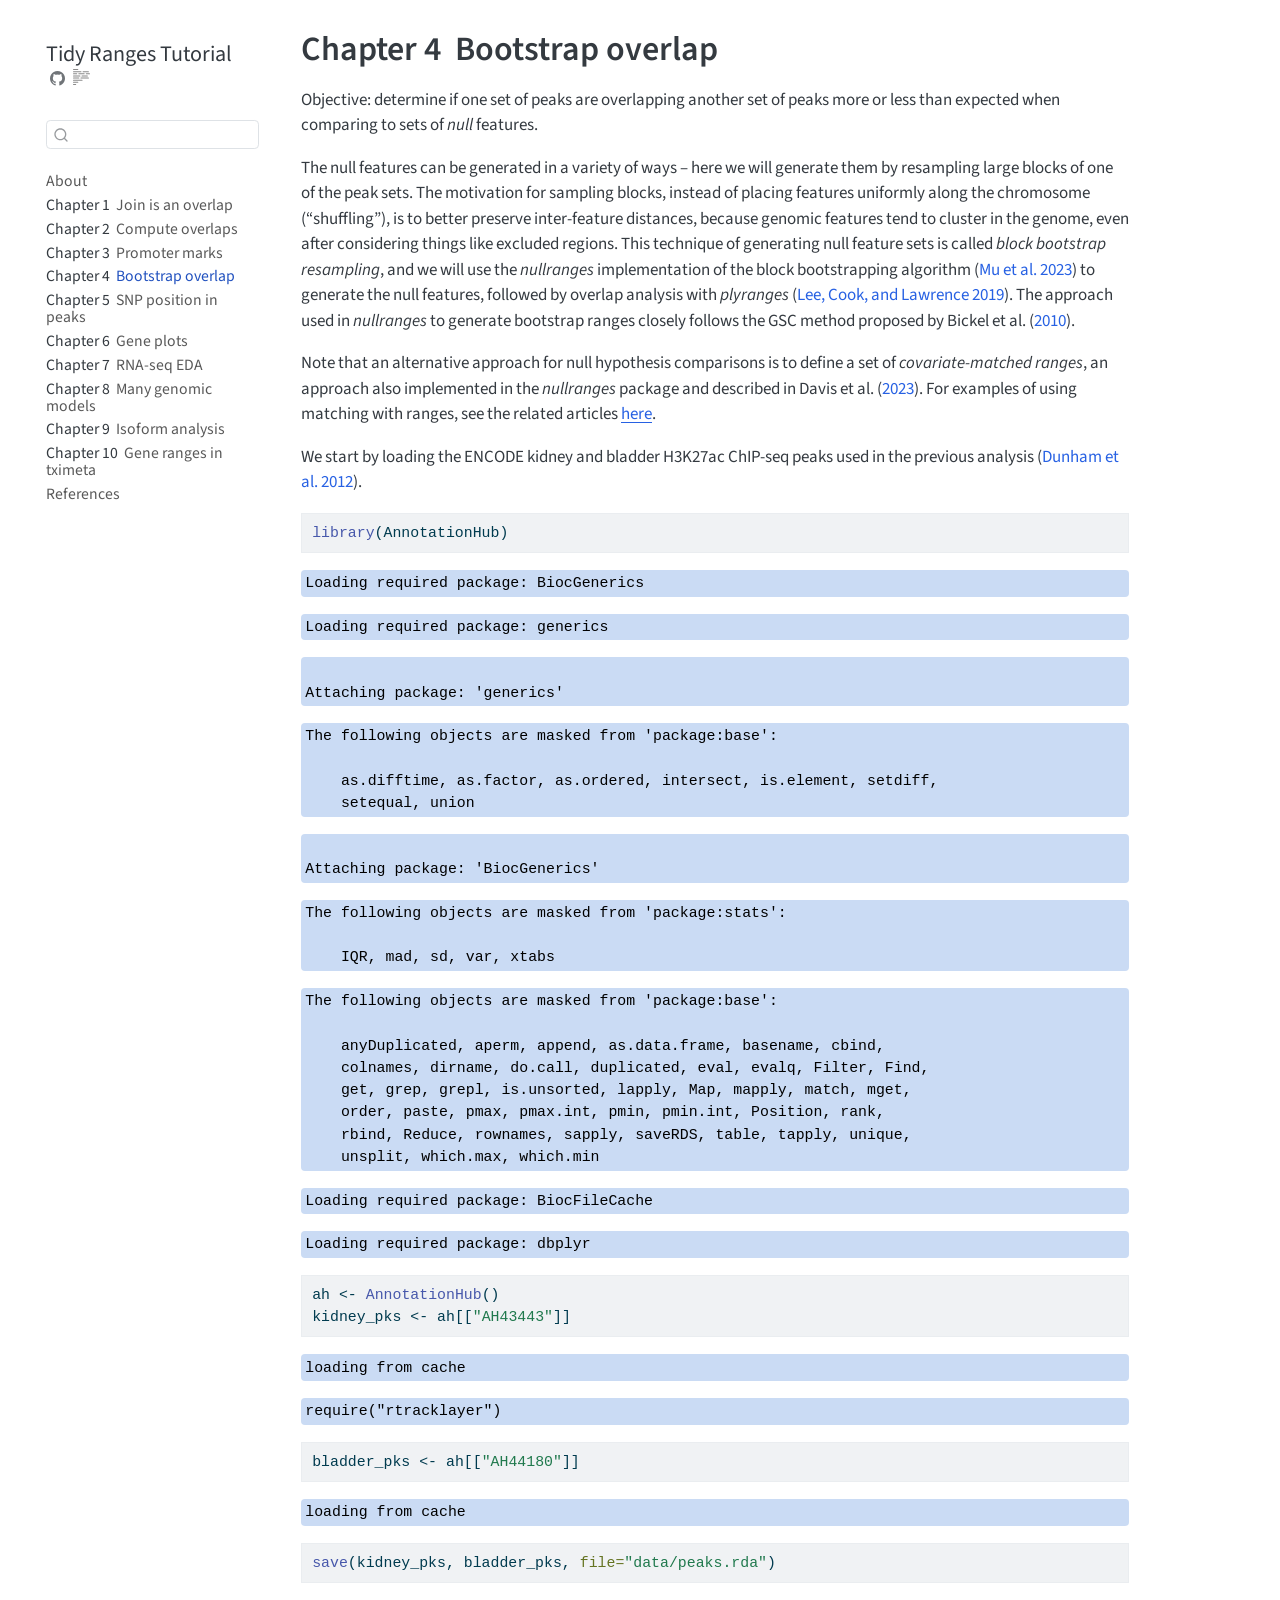
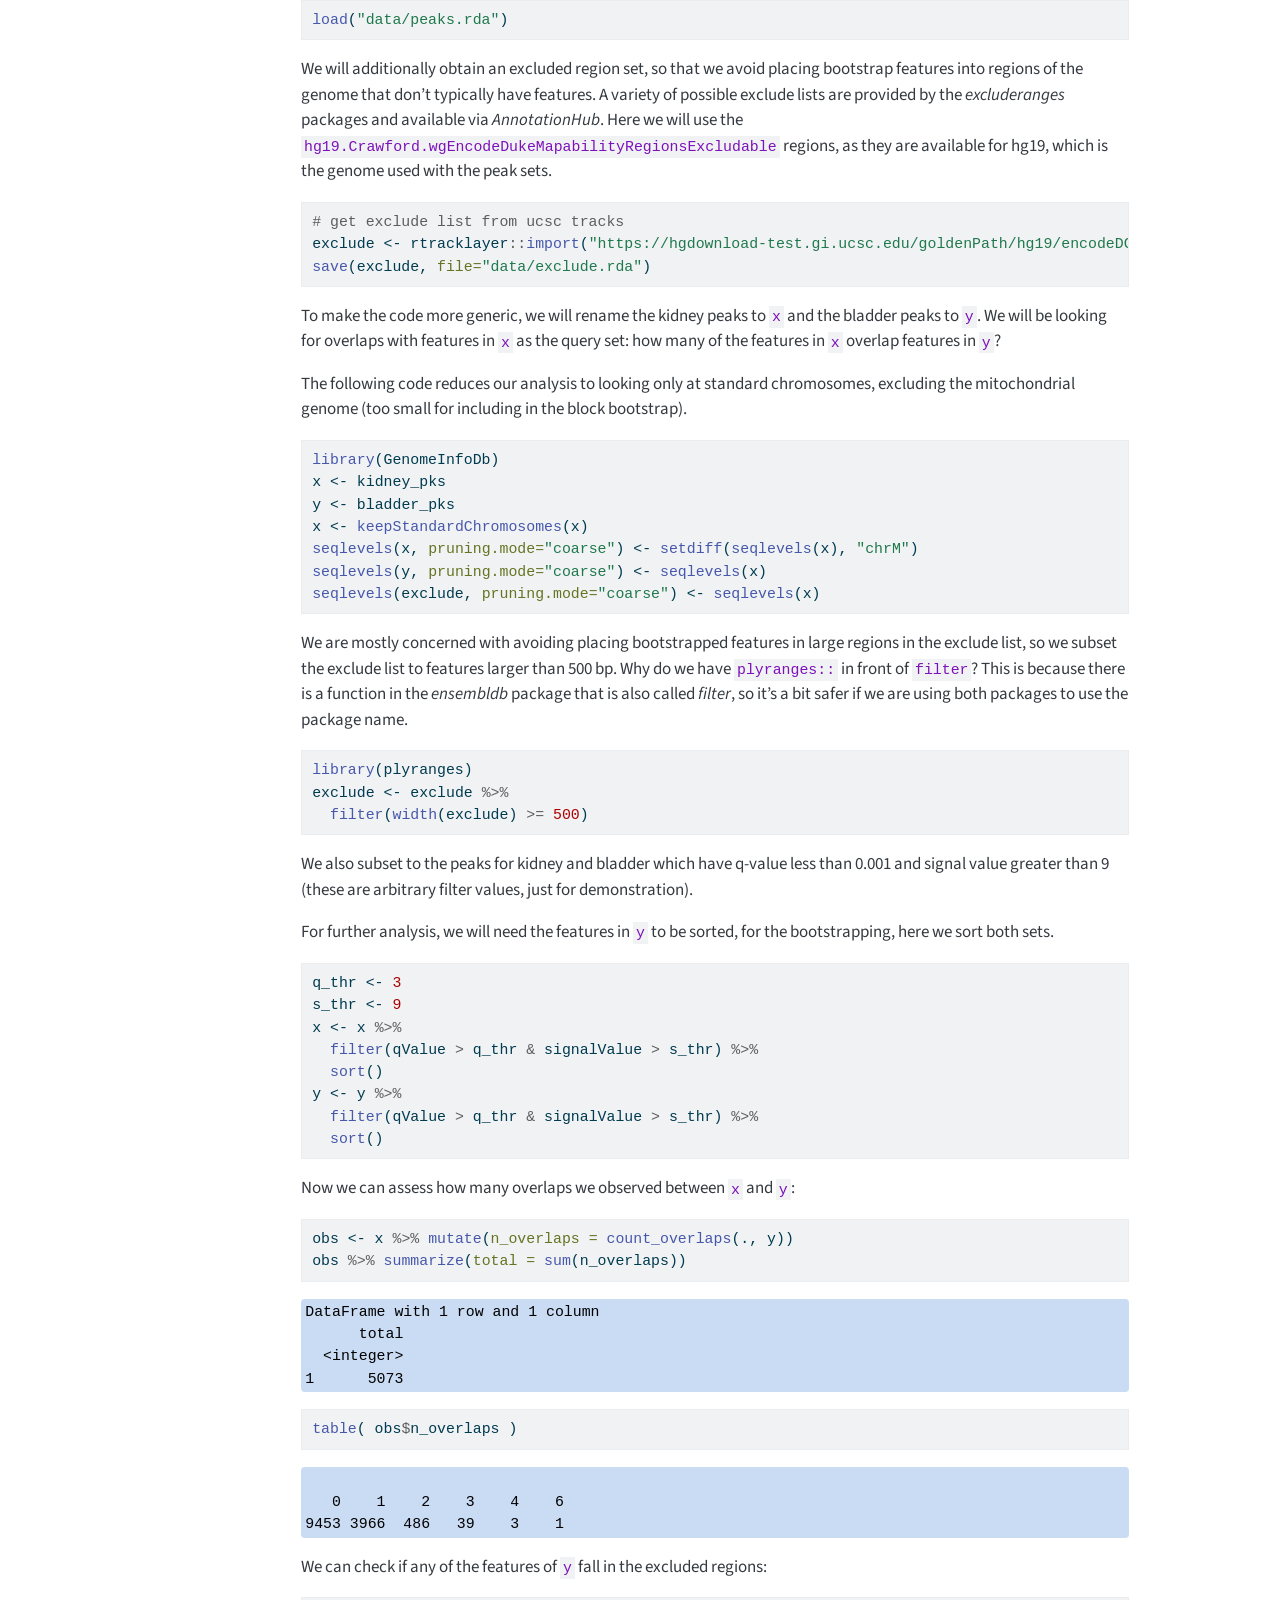
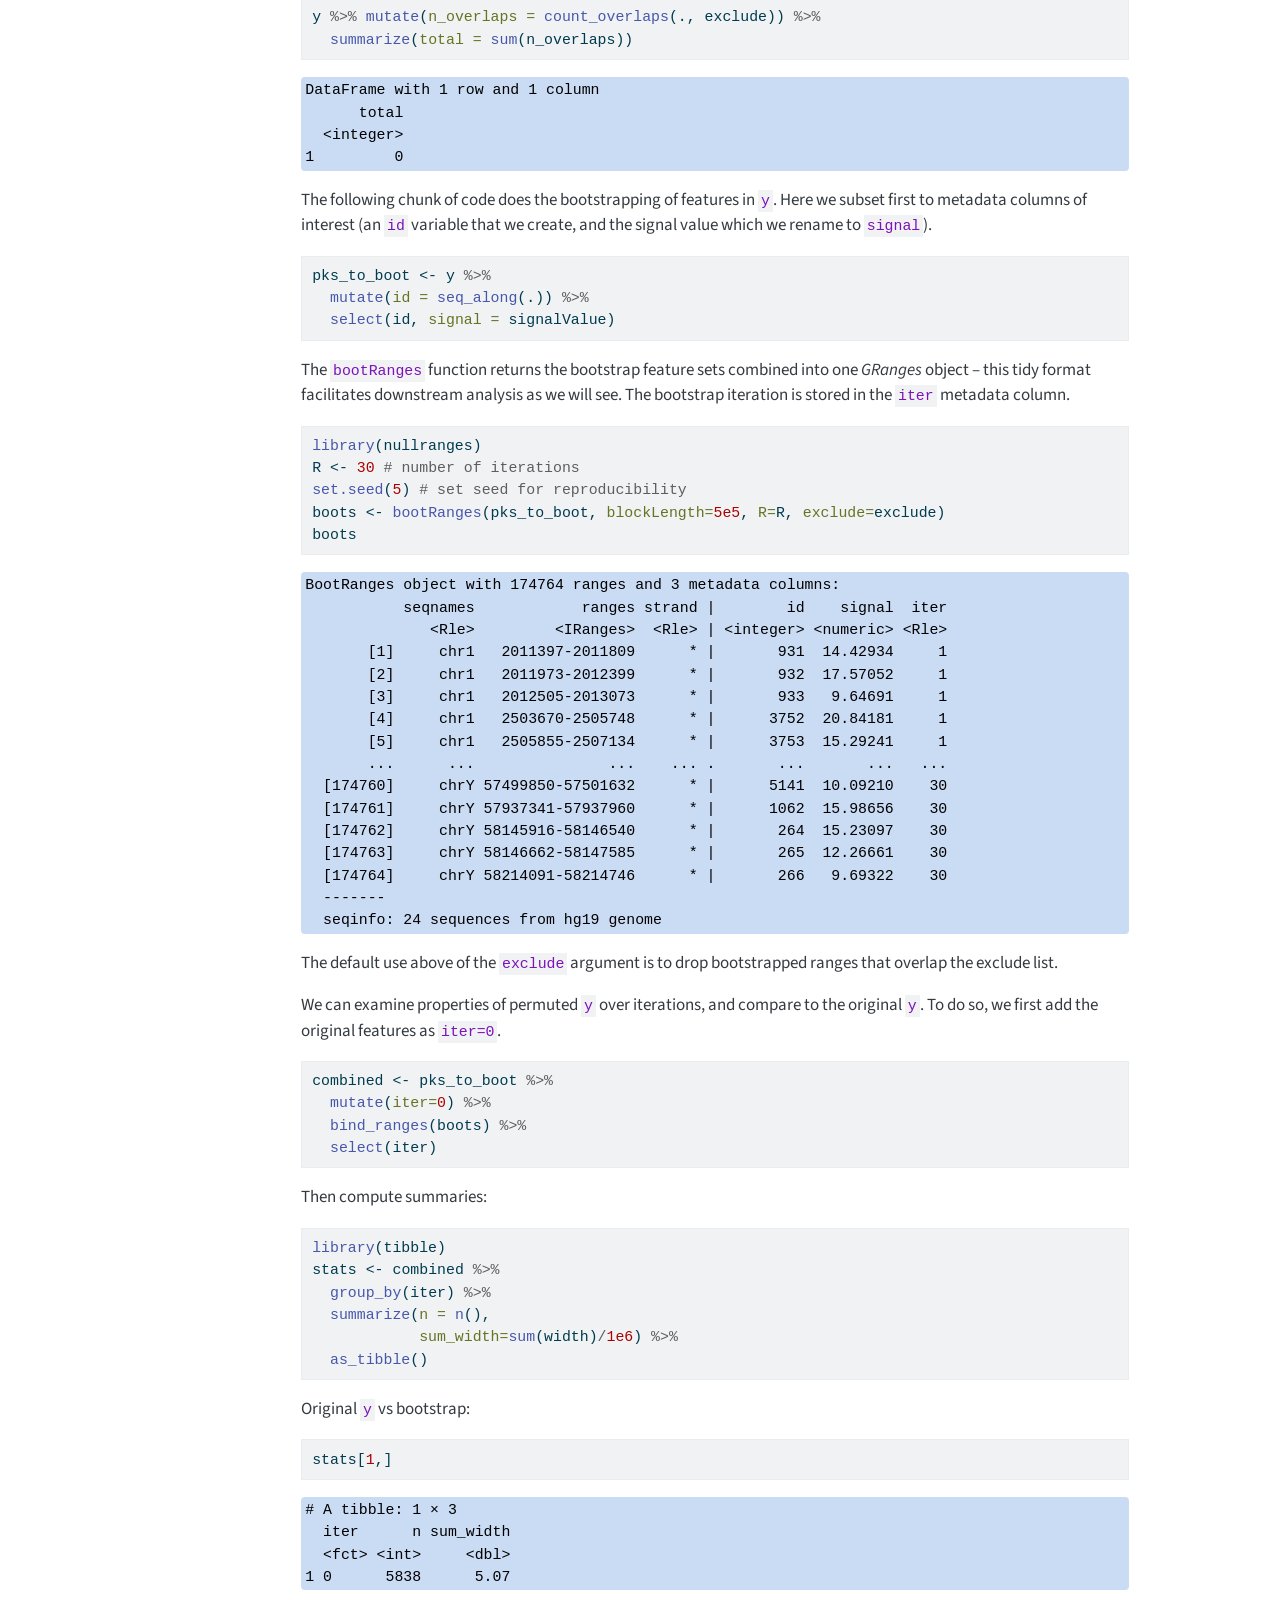
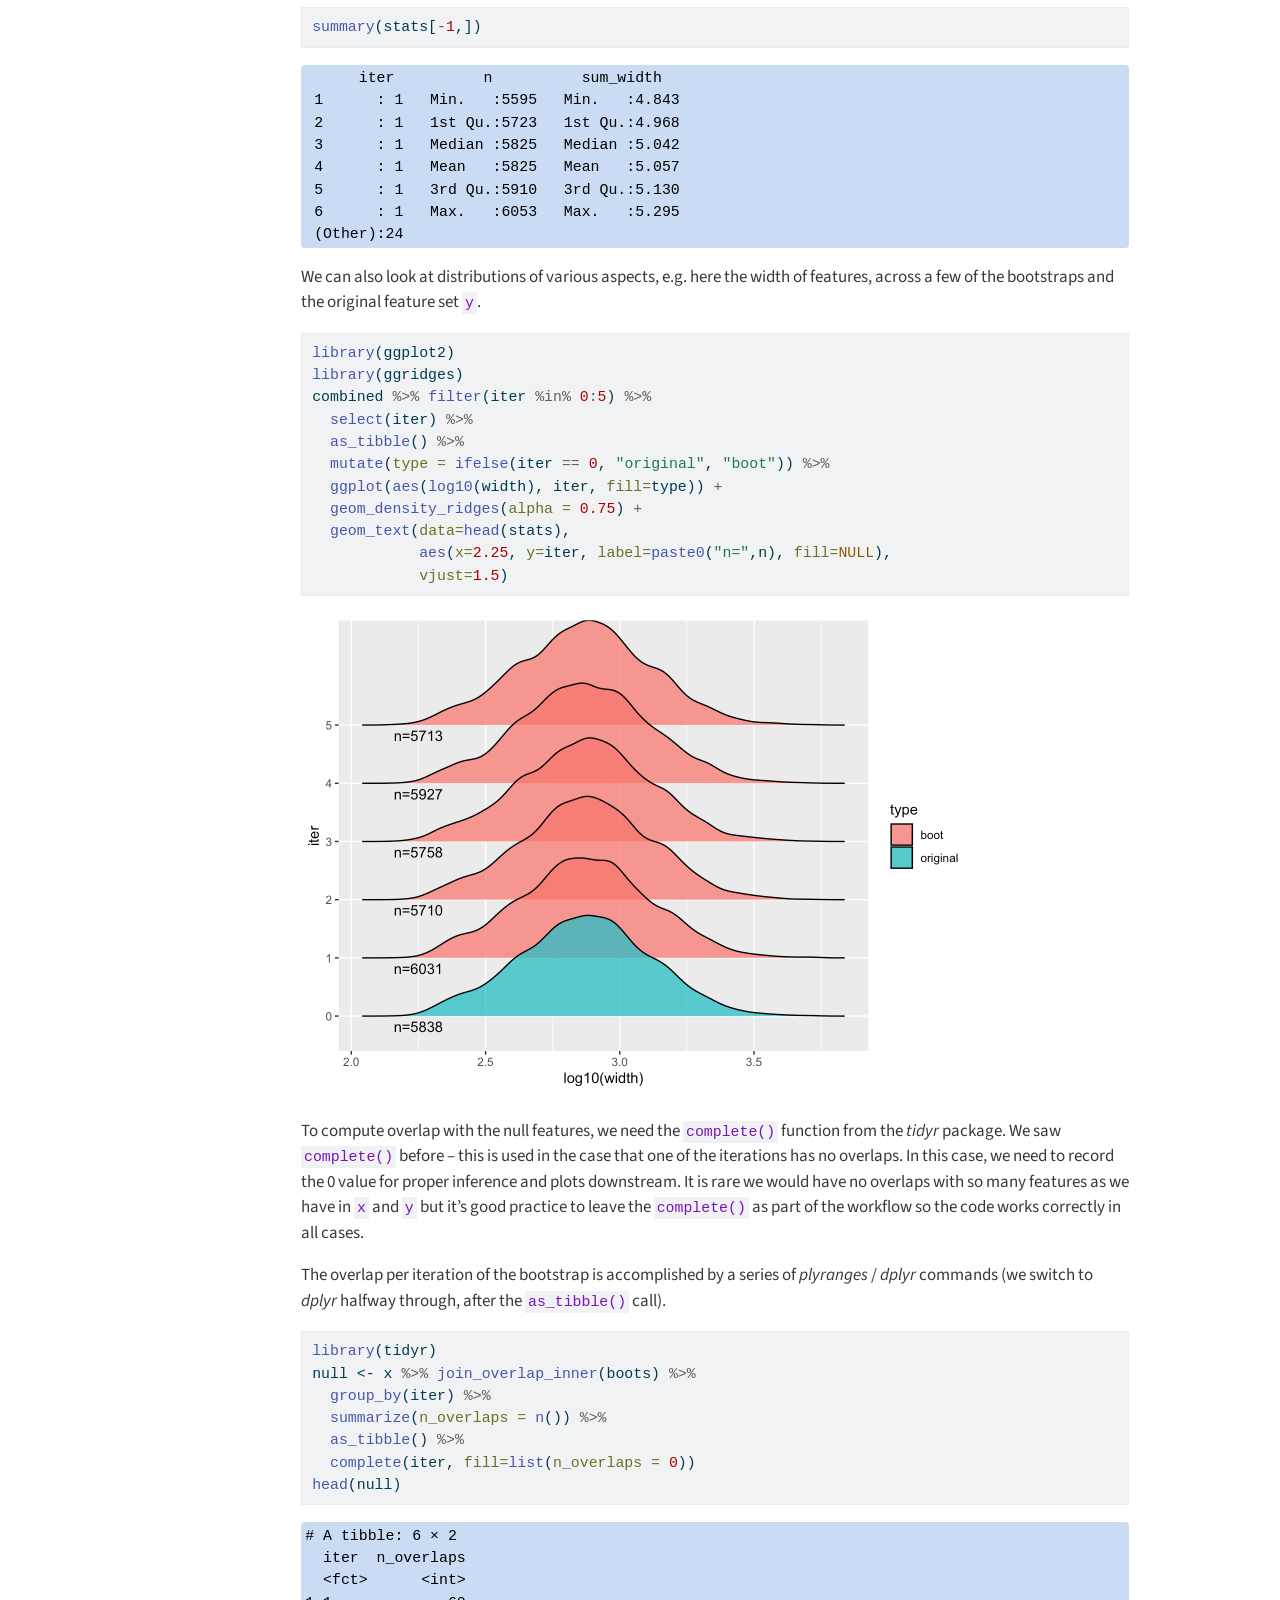
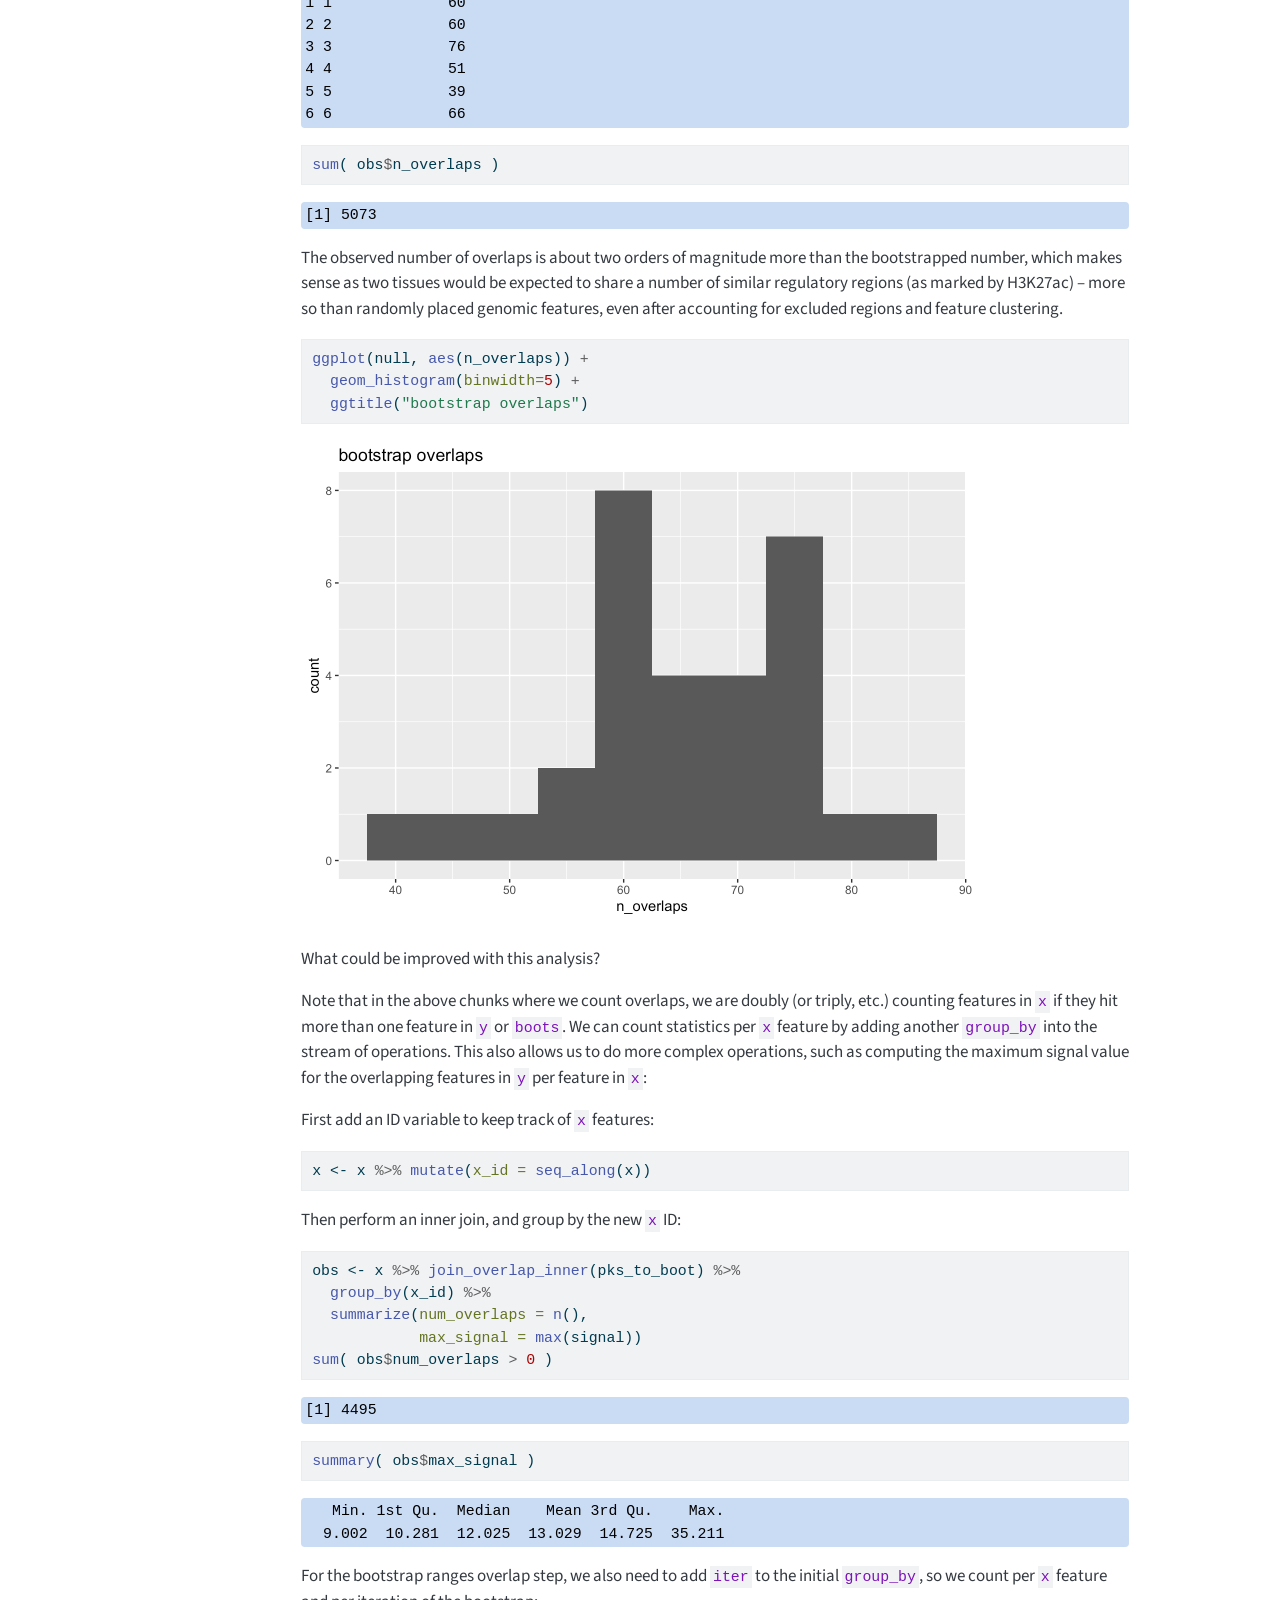
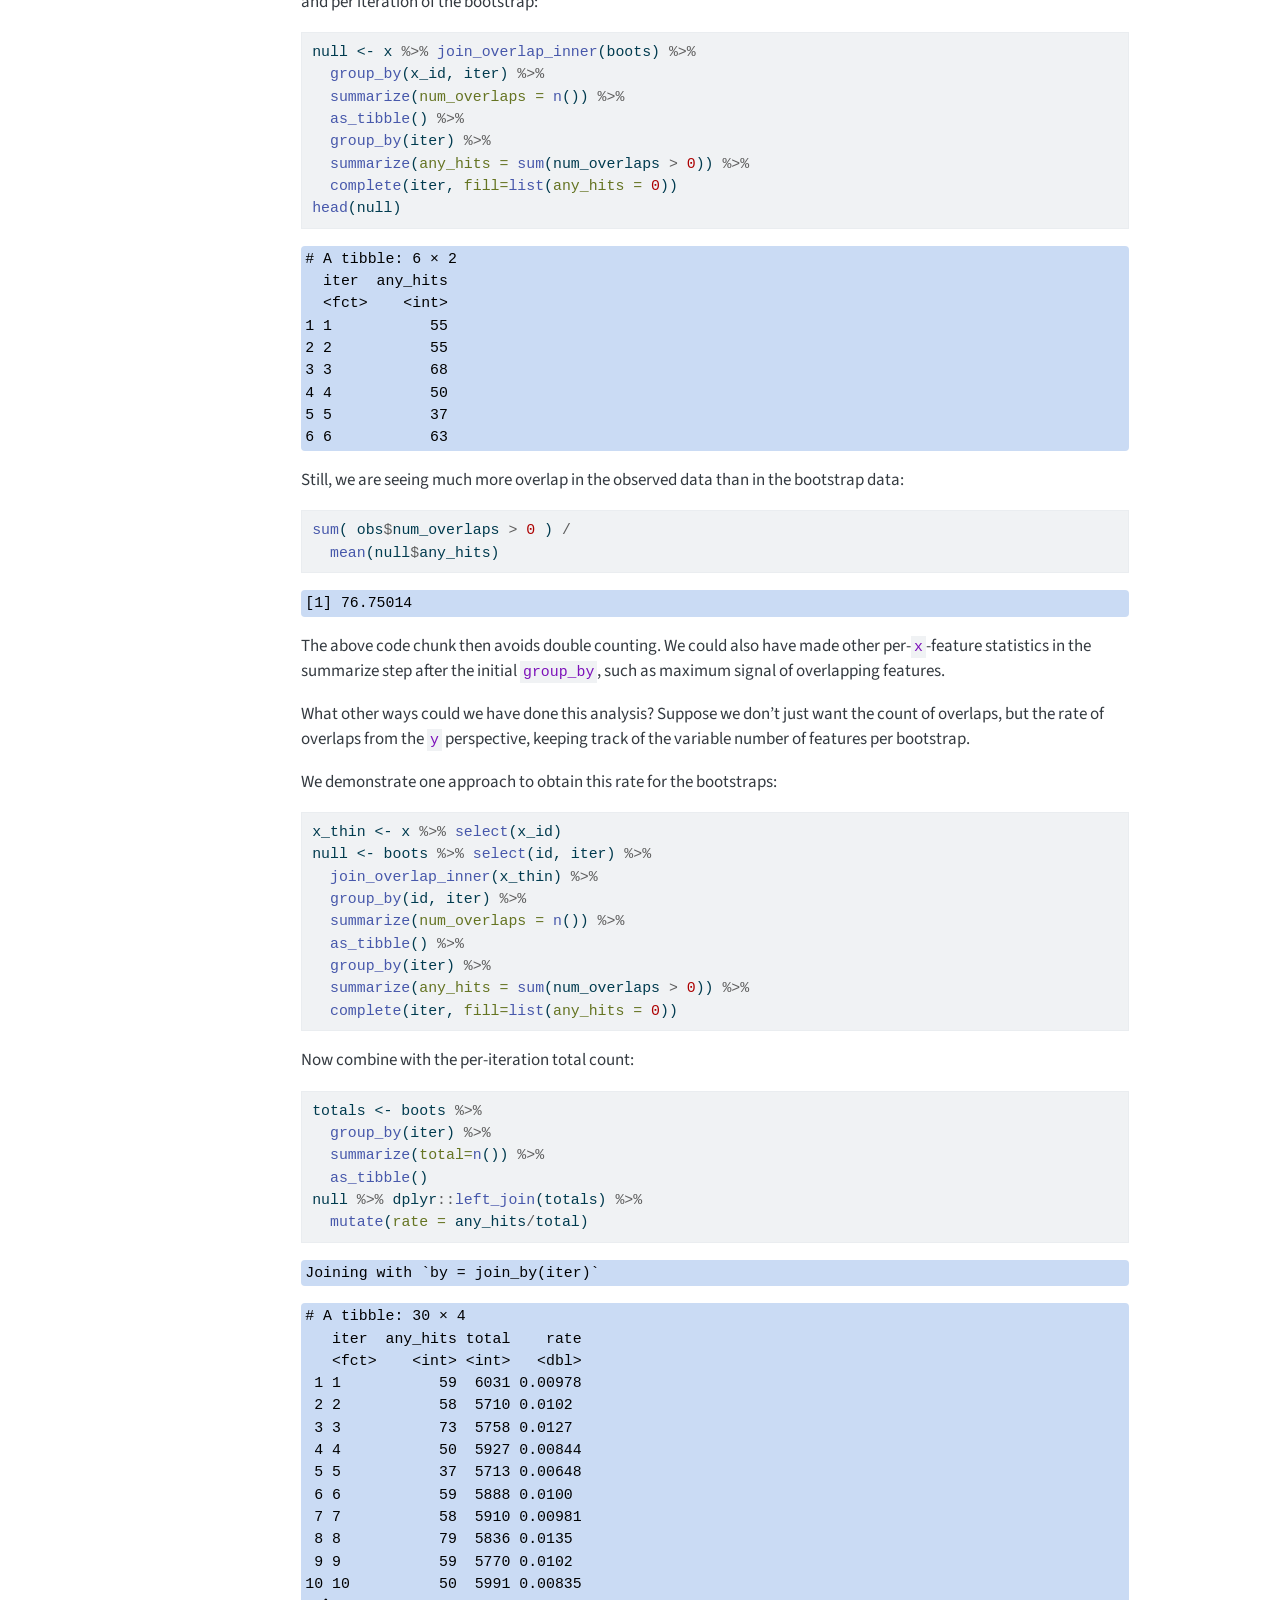
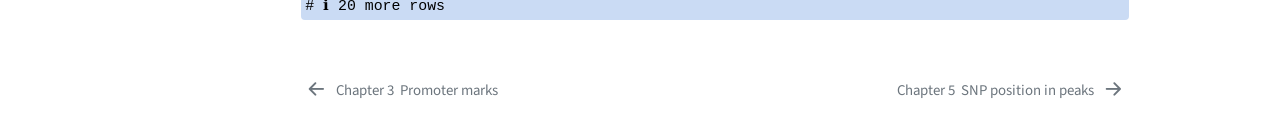
==== commit c755b7b4: "Built site for gh-pages" ====
--- a/bootstrap-overlap.html
+++ b/bootstrap-overlap.html
@@ -8,7 +8,7 @@
 
 <meta name="description" content="Basic examples of computing operations on genomic ranges using the tidy data philosophy.">
 
-<title>2&nbsp; Bootstrap overlap – Tidy Ranges Tutorial</title>
+<title>4&nbsp; Bootstrap overlap – Tidy Ranges Tutorial</title>
 <style>
 code{white-space: pre-wrap;}
 span.smallcaps{font-variant: small-caps;}
@@ -86,8 +86,8 @@
 <script src="site_libs/quarto-search/fuse.min.js"></script>
 <script src="site_libs/quarto-search/quarto-search.js"></script>
 <meta name="quarto:offset" content="./">
-<link href="./compute-overlaps.html" rel="next">
-<link href="./index.html" rel="prev">
+<link href="./snp-position-in-peaks.html" rel="next">
+<link href="./promoter-marks.html" rel="prev">
 <script src="site_libs/quarto-html/quarto.js" type="module"></script>
 <script src="site_libs/quarto-html/tabsets/tabsets.js" type="module"></script>
 <script src="site_libs/quarto-html/axe/axe-check.js" type="module"></script>
@@ -98,7 +98,7 @@
 <link href="site_libs/quarto-html/quarto-syntax-highlighting-7b89279ff1a6dce999919e0e67d4d9ec.css" rel="stylesheet" id="quarto-text-highlighting-styles">
 <script src="site_libs/bootstrap/bootstrap.min.js"></script>
 <link href="site_libs/bootstrap/bootstrap-icons.css" rel="stylesheet">
-<link href="site_libs/bootstrap/bootstrap-27c261d06b905028a18691de25d09dde.min.css" rel="stylesheet" append-hash="true" id="quarto-bootstrap" data-mode="light">
+<link href="site_libs/bootstrap/bootstrap-cdc77272069d5dbfe51e76703a4fda02.min.css" rel="stylesheet" append-hash="true" id="quarto-bootstrap" data-mode="light">
 <script id="quarto-search-options" type="application/json">{
   "location": "sidebar",
   "copy-button": false,
@@ -141,7 +141,7 @@
       <button type="button" class="quarto-btn-toggle btn" data-bs-toggle="collapse" role="button" data-bs-target=".quarto-sidebar-collapse-item" aria-controls="quarto-sidebar" aria-expanded="false" aria-label="Toggle sidebar navigation" onclick="if (window.quartoToggleHeadroom) { window.quartoToggleHeadroom(); }">
         <i class="bi bi-layout-text-sidebar-reverse"></i>
       </button>
-        <nav class="quarto-page-breadcrumbs" aria-label="breadcrumb"><ol class="breadcrumb"><li class="breadcrumb-item"><a href="./bootstrap-overlap.html"><span class="chapter-number">2</span>&nbsp; <span class="chapter-title">Bootstrap overlap</span></a></li></ol></nav>
+        <nav class="quarto-page-breadcrumbs" aria-label="breadcrumb"><ol class="breadcrumb"><li class="breadcrumb-item"><a href="./bootstrap-overlap.html"><span class="chapter-number">4</span>&nbsp; <span class="chapter-title">Bootstrap overlap</span></a></li></ol></nav>
         <a class="flex-grow-1" role="navigation" data-bs-toggle="collapse" data-bs-target=".quarto-sidebar-collapse-item" aria-controls="quarto-sidebar" aria-expanded="false" aria-label="Toggle sidebar navigation" onclick="if (window.quartoToggleHeadroom) { window.quartoToggleHeadroom(); }">      
         </a>
       <button type="button" class="btn quarto-search-button" aria-label="Search" onclick="window.quartoOpenSearch();">
@@ -159,6 +159,14 @@
       </a>
     <div class="sidebar-title mb-0 py-0">
       <a href="./">Tidy Ranges Tutorial</a> 
+        <div class="sidebar-tools-main">
+    <a href="https://github.com/tidybiology/tidy-ranges-tutorial" title="Source Code" class="quarto-navigation-tool px-1" aria-label="Source Code"><i class="bi bi-github"></i></a>
+  <a href="" class="quarto-reader-toggle quarto-navigation-tool px-1" onclick="window.quartoToggleReader(); return false;" title="Toggle reader mode">
+  <div class="quarto-reader-toggle-btn">
+  <i class="bi"></i>
+  </div>
+</a>
+</div>
     </div>
       </div>
         <div class="mt-2 flex-shrink-0 align-items-center">
@@ -171,67 +179,67 @@
         <li class="sidebar-item">
   <div class="sidebar-item-container"> 
   <a href="./index.html" class="sidebar-item-text sidebar-link">
- <span class="menu-text"><span class="chapter-number">1</span>&nbsp; <span class="chapter-title">Tidy Ranges Tutorial</span></span></a>
+ <span class="menu-text">About</span></a>
+  </div>
+</li>
+        <li class="sidebar-item">
+  <div class="sidebar-item-container"> 
+  <a href="./join-is-an-overlap.html" class="sidebar-item-text sidebar-link">
+ <span class="menu-text"><span class="chapter-number">1</span>&nbsp; <span class="chapter-title">Join is an overlap</span></span></a>
+  </div>
+</li>
+        <li class="sidebar-item">
+  <div class="sidebar-item-container"> 
+  <a href="./compute-overlaps.html" class="sidebar-item-text sidebar-link">
+ <span class="menu-text"><span class="chapter-number">2</span>&nbsp; <span class="chapter-title">Compute overlaps</span></span></a>
+  </div>
+</li>
+        <li class="sidebar-item">
+  <div class="sidebar-item-container"> 
+  <a href="./promoter-marks.html" class="sidebar-item-text sidebar-link">
+ <span class="menu-text"><span class="chapter-number">3</span>&nbsp; <span class="chapter-title">Promoter marks</span></span></a>
   </div>
 </li>
         <li class="sidebar-item">
   <div class="sidebar-item-container"> 
   <a href="./bootstrap-overlap.html" class="sidebar-item-text sidebar-link active">
- <span class="menu-text"><span class="chapter-number">2</span>&nbsp; <span class="chapter-title">Bootstrap overlap</span></span></a>
-  </div>
-</li>
-        <li class="sidebar-item">
-  <div class="sidebar-item-container"> 
-  <a href="./compute-overlaps.html" class="sidebar-item-text sidebar-link">
- <span class="menu-text"><span class="chapter-number">3</span>&nbsp; <span class="chapter-title">Compute overlaps</span></span></a>
+ <span class="menu-text"><span class="chapter-number">4</span>&nbsp; <span class="chapter-title">Bootstrap overlap</span></span></a>
+  </div>
+</li>
+        <li class="sidebar-item">
+  <div class="sidebar-item-container"> 
+  <a href="./snp-position-in-peaks.html" class="sidebar-item-text sidebar-link">
+ <span class="menu-text"><span class="chapter-number">5</span>&nbsp; <span class="chapter-title">SNP position in peaks</span></span></a>
   </div>
 </li>
         <li class="sidebar-item">
   <div class="sidebar-item-container"> 
   <a href="./gene-plots.html" class="sidebar-item-text sidebar-link">
- <span class="menu-text"><span class="chapter-number">4</span>&nbsp; <span class="chapter-title">Gene plots</span></span></a>
+ <span class="menu-text"><span class="chapter-number">6</span>&nbsp; <span class="chapter-title">Gene plots</span></span></a>
+  </div>
+</li>
+        <li class="sidebar-item">
+  <div class="sidebar-item-container"> 
+  <a href="./rna-seq-eda.html" class="sidebar-item-text sidebar-link">
+ <span class="menu-text"><span class="chapter-number">7</span>&nbsp; <span class="chapter-title">RNA-seq EDA</span></span></a>
+  </div>
+</li>
+        <li class="sidebar-item">
+  <div class="sidebar-item-container"> 
+  <a href="./many-genomic-models.html" class="sidebar-item-text sidebar-link">
+ <span class="menu-text"><span class="chapter-number">8</span>&nbsp; <span class="chapter-title">Many genomic models</span></span></a>
   </div>
 </li>
         <li class="sidebar-item">
   <div class="sidebar-item-container"> 
   <a href="./isoform-analysis.html" class="sidebar-item-text sidebar-link">
- <span class="menu-text"><span class="chapter-number">5</span>&nbsp; <span class="chapter-title">Isoform analysis</span></span></a>
-  </div>
-</li>
-        <li class="sidebar-item">
-  <div class="sidebar-item-container"> 
-  <a href="./join-is-an-overlap.html" class="sidebar-item-text sidebar-link">
- <span class="menu-text"><span class="chapter-number">6</span>&nbsp; <span class="chapter-title">Join is an overlap</span></span></a>
-  </div>
-</li>
-        <li class="sidebar-item">
-  <div class="sidebar-item-container"> 
-  <a href="./many-genomic-models.html" class="sidebar-item-text sidebar-link">
- <span class="menu-text"><span class="chapter-number">7</span>&nbsp; <span class="chapter-title">Many genomic models</span></span></a>
-  </div>
-</li>
-        <li class="sidebar-item">
-  <div class="sidebar-item-container"> 
-  <a href="./promoter-marks.html" class="sidebar-item-text sidebar-link">
- <span class="menu-text"><span class="chapter-number">8</span>&nbsp; <span class="chapter-title">Promoter marks</span></span></a>
-  </div>
-</li>
-        <li class="sidebar-item">
-  <div class="sidebar-item-container"> 
-  <a href="./rna-seq-eda.html" class="sidebar-item-text sidebar-link">
- <span class="menu-text"><span class="chapter-number">9</span>&nbsp; <span class="chapter-title">RNA-seq EDA</span></span></a>
-  </div>
-</li>
-        <li class="sidebar-item">
-  <div class="sidebar-item-container"> 
-  <a href="./snp-position-in-peaks.html" class="sidebar-item-text sidebar-link">
- <span class="menu-text"><span class="chapter-number">10</span>&nbsp; <span class="chapter-title">SNP position in peaks</span></span></a>
+ <span class="menu-text"><span class="chapter-number">9</span>&nbsp; <span class="chapter-title">Isoform analysis</span></span></a>
   </div>
 </li>
         <li class="sidebar-item">
   <div class="sidebar-item-container"> 
   <a href="./tximeta-gene-range.html" class="sidebar-item-text sidebar-link">
- <span class="menu-text"><span class="chapter-number">11</span>&nbsp; <span class="chapter-title">Gene ranges in tximeta</span></span></a>
+ <span class="menu-text"><span class="chapter-number">10</span>&nbsp; <span class="chapter-title">Gene ranges in tximeta</span></span></a>
   </div>
 </li>
         <li class="sidebar-item">
@@ -253,7 +261,7 @@
 
 <header id="title-block-header" class="quarto-title-block default">
 <div class="quarto-title">
-<h1 class="title"><span class="chapter-number">2</span>&nbsp; <span class="chapter-title">Bootstrap overlap</span></h1>
+<h1 class="title"><span class="chapter-number">4</span>&nbsp; <span class="chapter-title">Bootstrap overlap</span></h1>
 </div>
 
 
@@ -1046,13 +1054,13 @@
   </script>
 <nav class="page-navigation">
   <div class="nav-page nav-page-previous">
-      <a href="./index.html" class="pagination-link" aria-label="Tidy Ranges Tutorial">
-        <i class="bi bi-arrow-left-short"></i> <span class="nav-page-text"><span class="chapter-number">1</span>&nbsp; <span class="chapter-title">Tidy Ranges Tutorial</span></span>
+      <a href="./promoter-marks.html" class="pagination-link" aria-label="Promoter marks">
+        <i class="bi bi-arrow-left-short"></i> <span class="nav-page-text"><span class="chapter-number">3</span>&nbsp; <span class="chapter-title">Promoter marks</span></span>
       </a>          
   </div>
   <div class="nav-page nav-page-next">
-      <a href="./compute-overlaps.html" class="pagination-link" aria-label="Compute overlaps">
-        <span class="nav-page-text"><span class="chapter-number">3</span>&nbsp; <span class="chapter-title">Compute overlaps</span></span> <i class="bi bi-arrow-right-short"></i>
+      <a href="./snp-position-in-peaks.html" class="pagination-link" aria-label="SNP position in peaks">
+        <span class="nav-page-text"><span class="chapter-number">5</span>&nbsp; <span class="chapter-title">SNP position in peaks</span></span> <i class="bi bi-arrow-right-short"></i>
       </a>
   </div>
 </nav>
--- a/style.css
+++ b/style.css
@@ -20,3 +20,15 @@
   border: 1px solid #EFE8E0;
   border-radius: 10px;
 }
+
+/* Modify code output background */
+.cell-output pre {
+  background-color: #cadbf4; /* Replace with your preferred color */
+  border-radius: 4px;        /* Optional: rounded corners */
+}
+
+/* Add "Chapter " before the auto-generated number on H1 tags */
+h1 .header-section-number::before, 
+.chapter-number::before {
+  content: "Chapter ";
+}
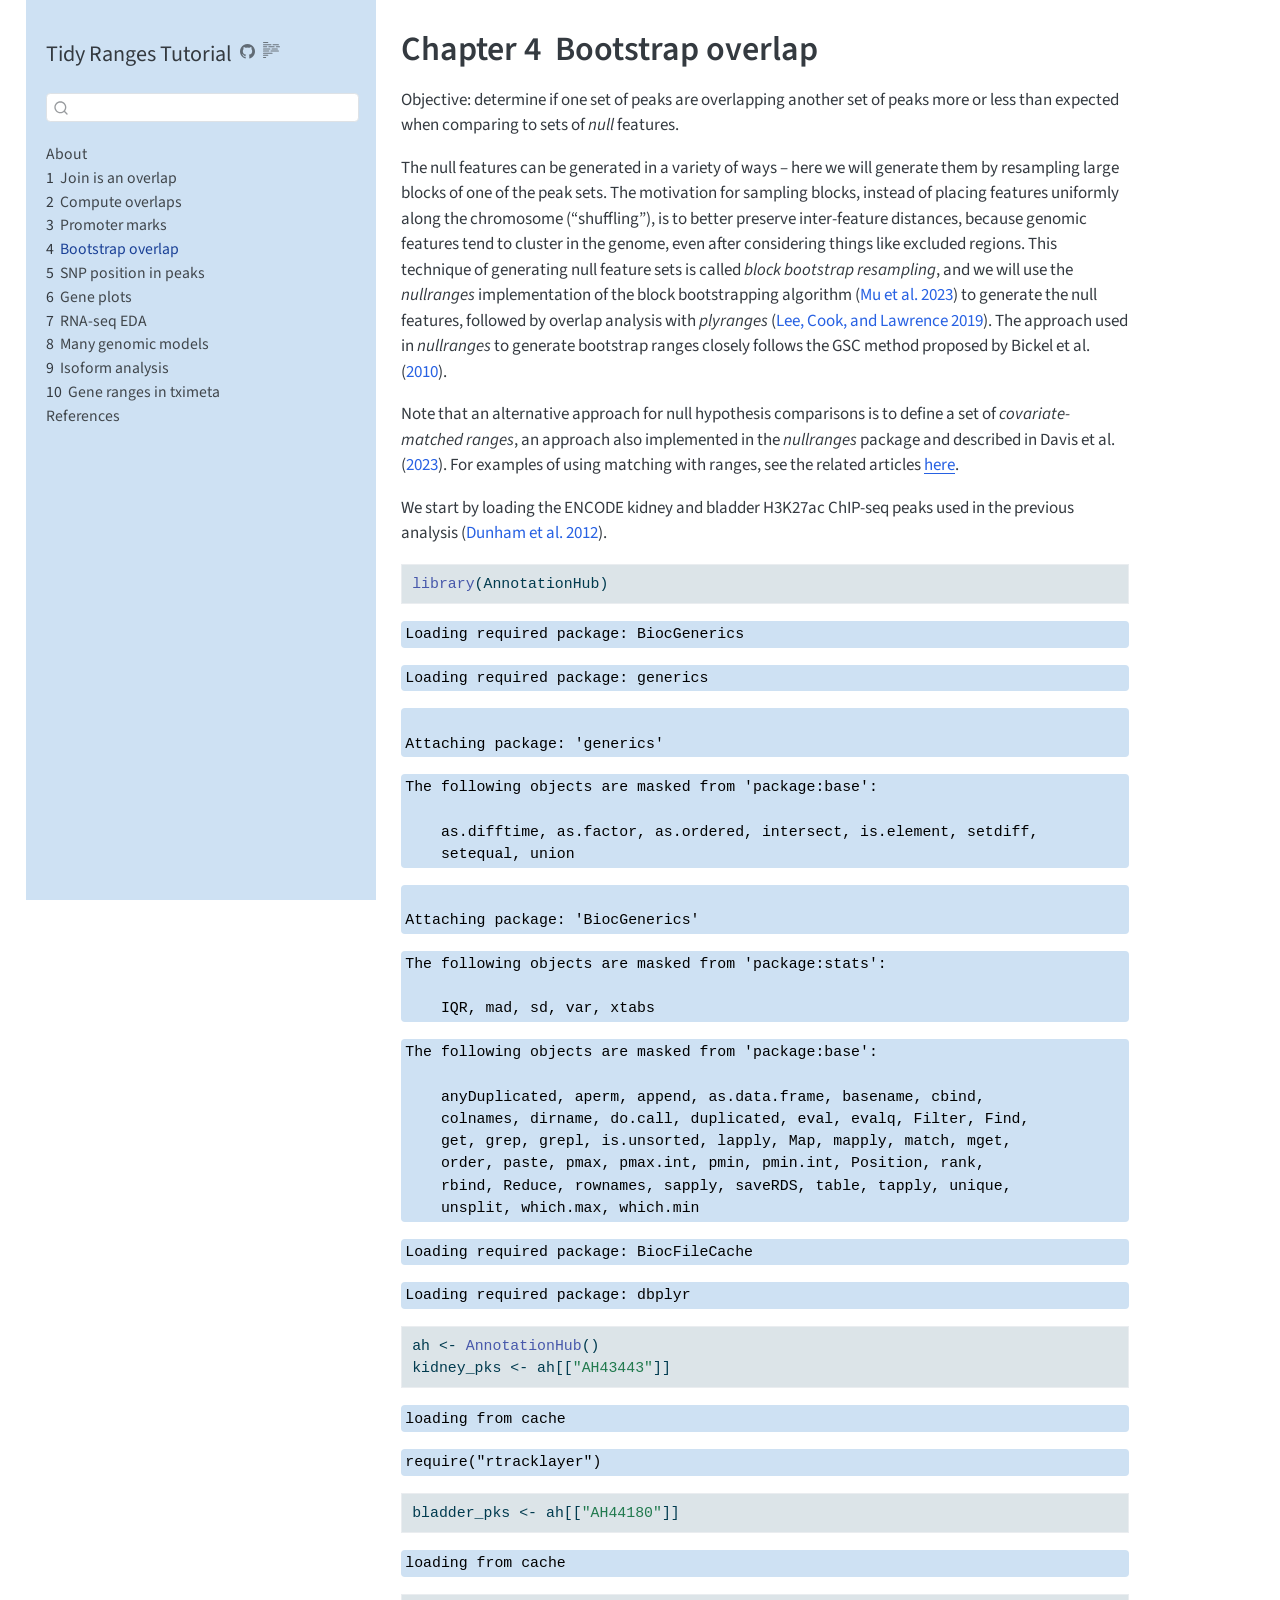
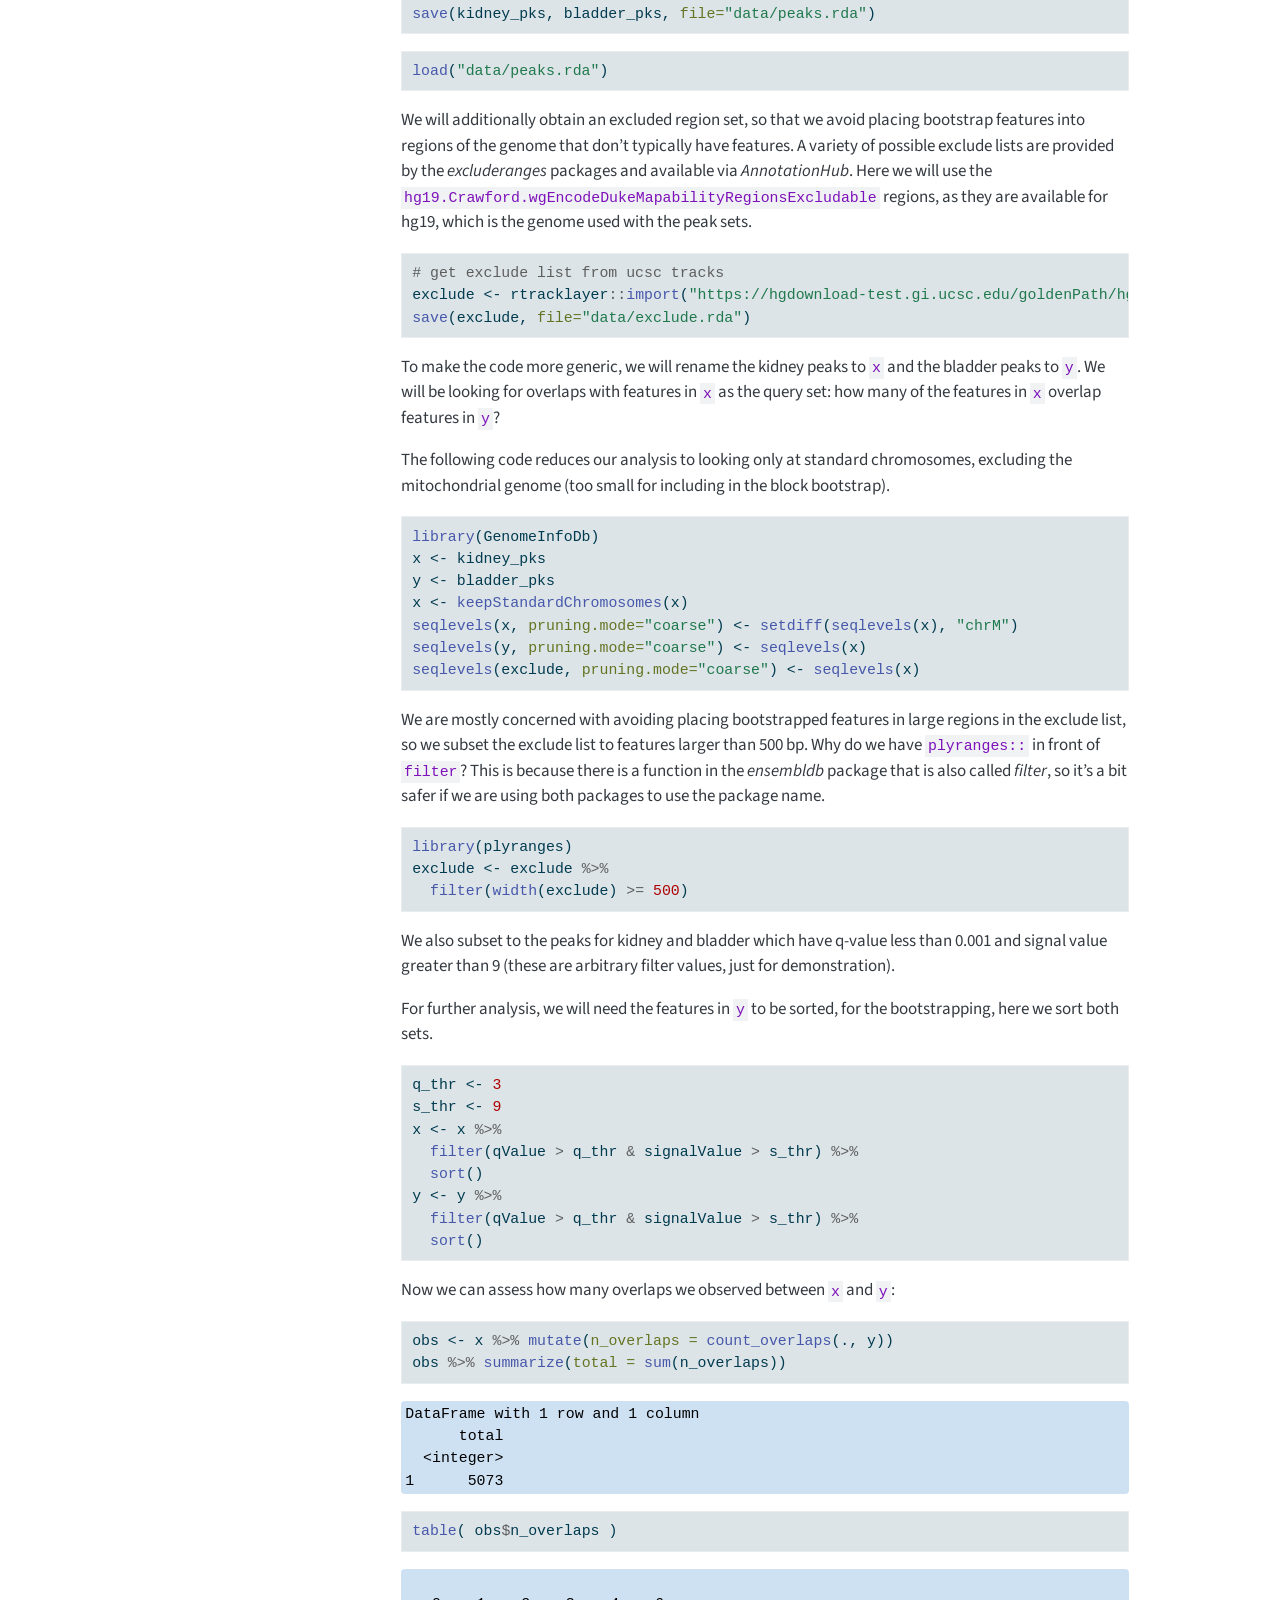
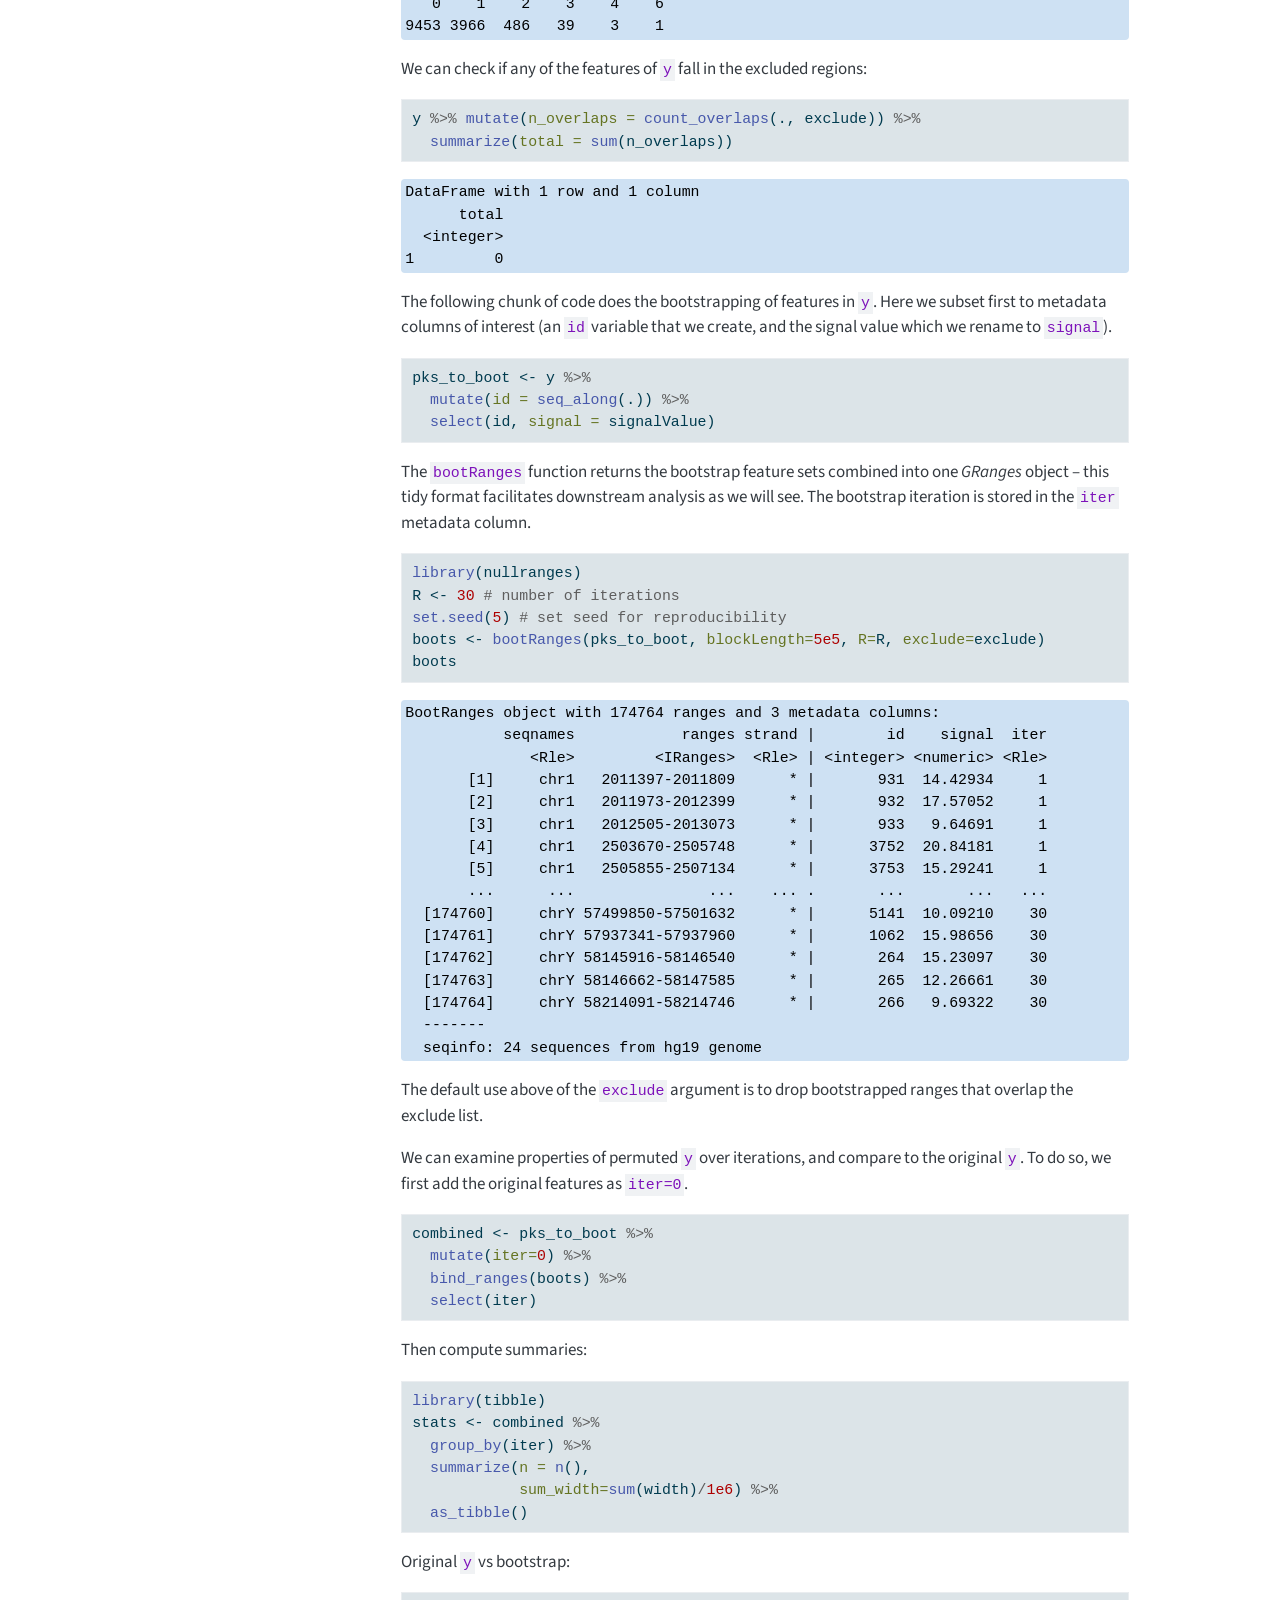
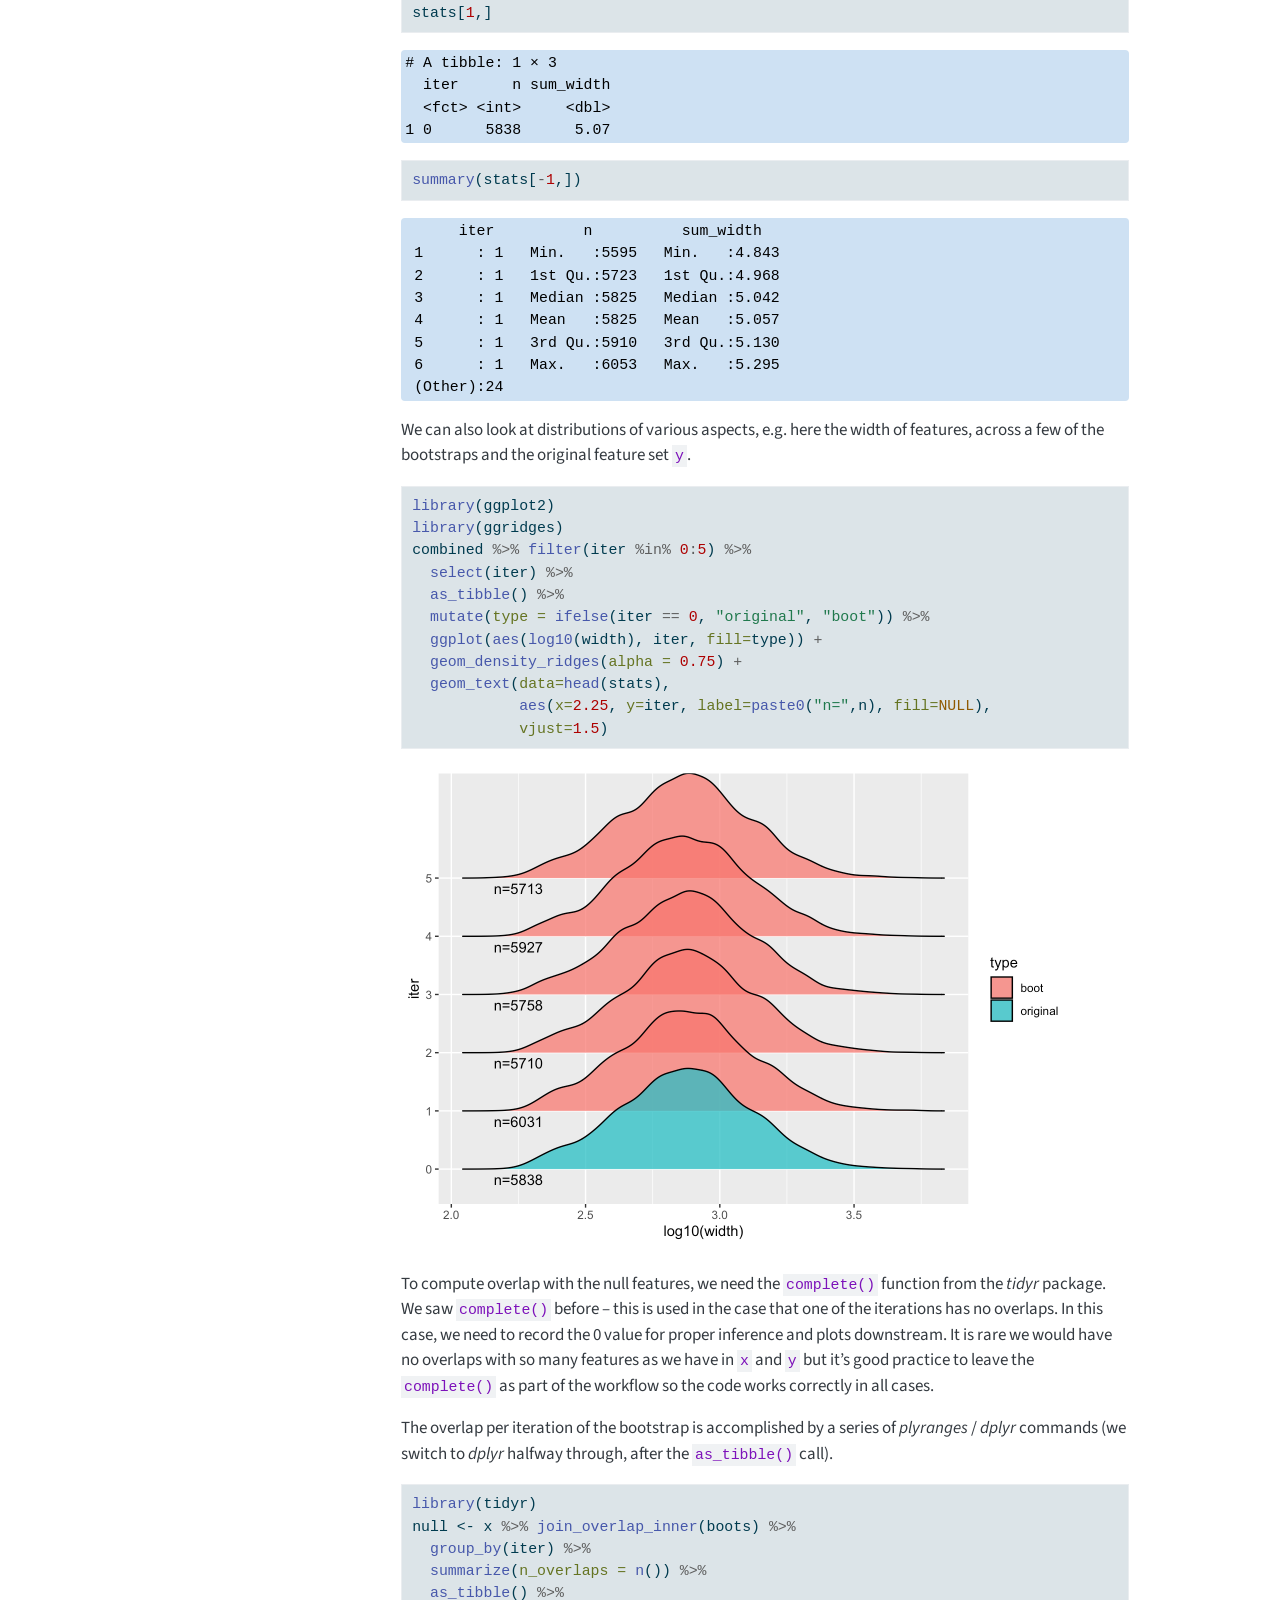
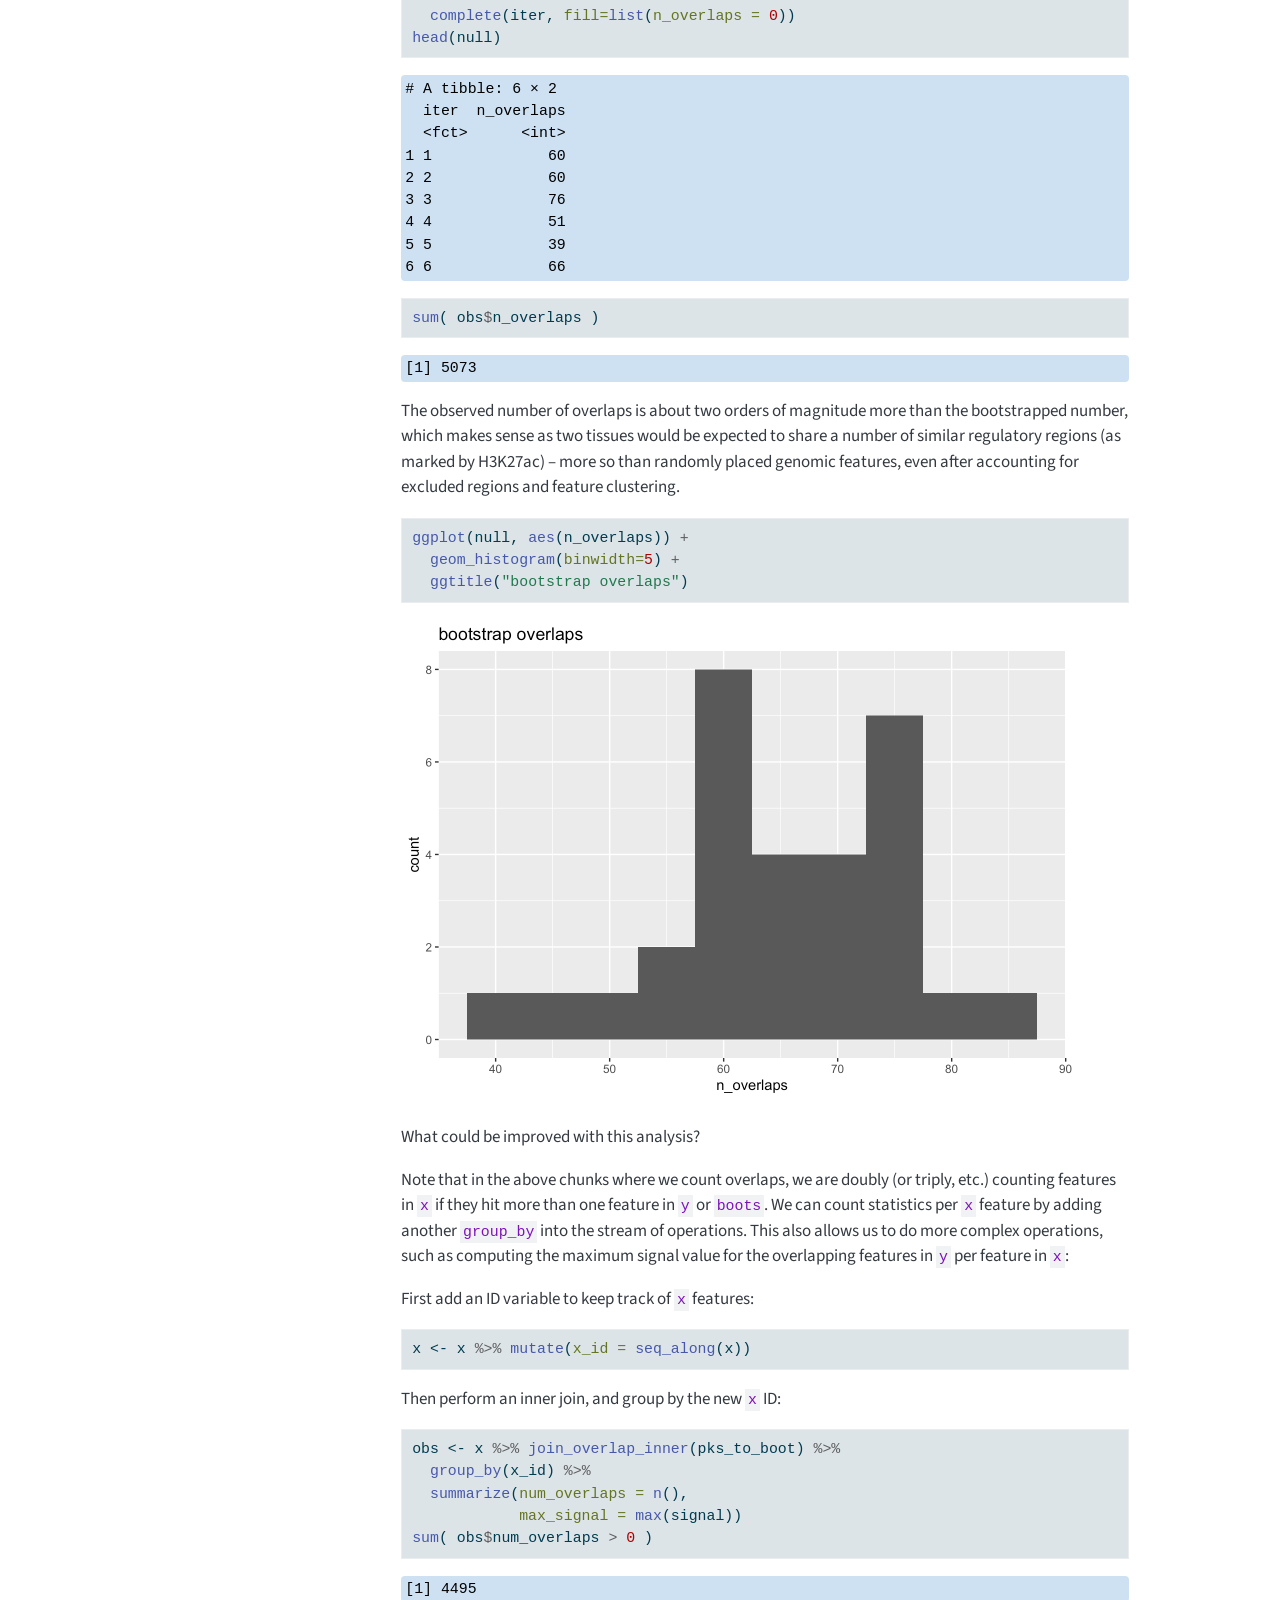
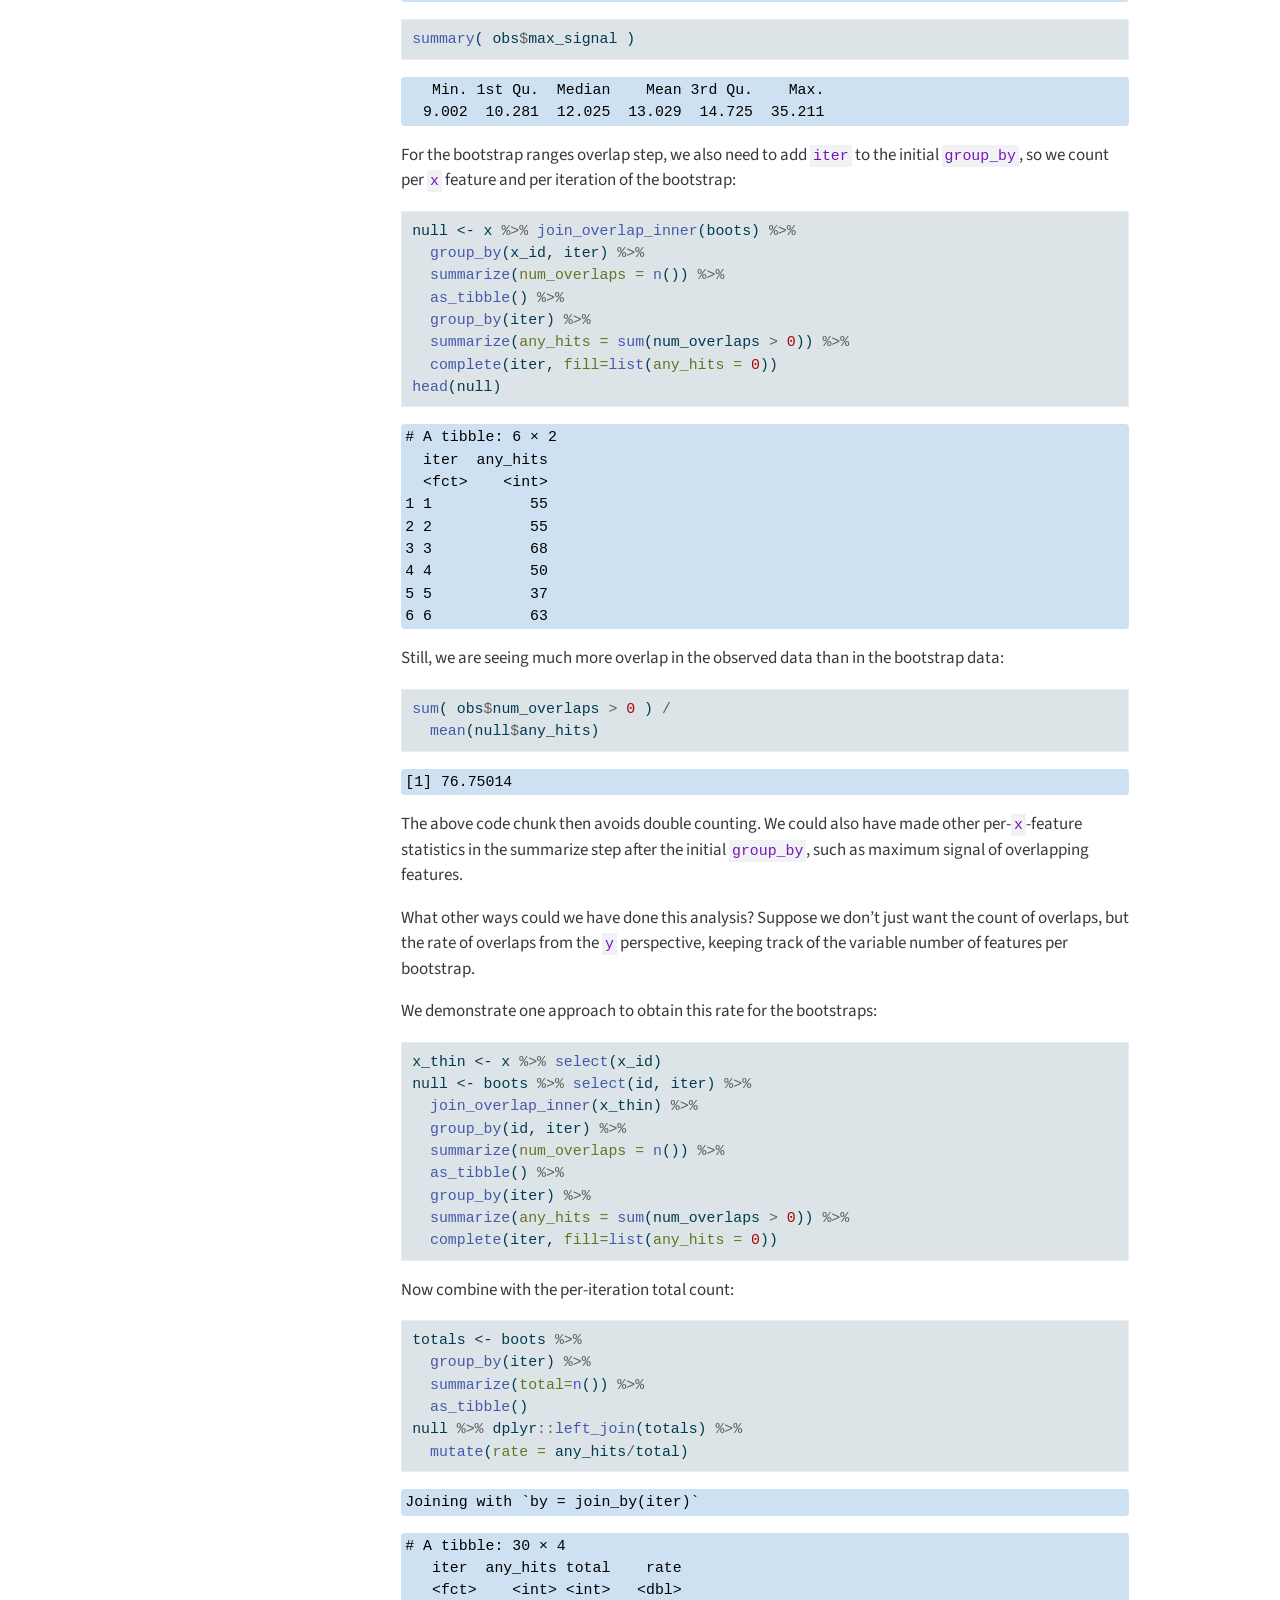
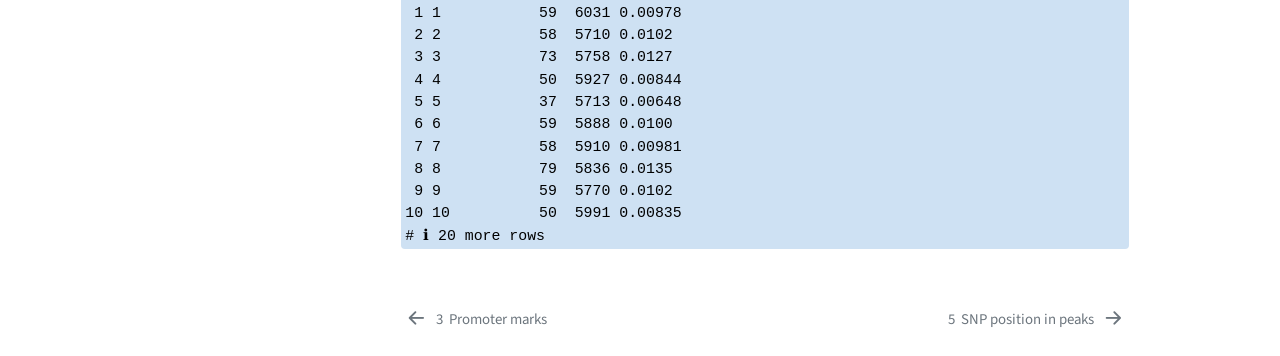
==== commit 2a7377ff: "Built site for gh-pages" ====
--- a/bootstrap-overlap.html
+++ b/bootstrap-overlap.html
@@ -98,7 +98,7 @@
 <link href="site_libs/quarto-html/quarto-syntax-highlighting-7b89279ff1a6dce999919e0e67d4d9ec.css" rel="stylesheet" id="quarto-text-highlighting-styles">
 <script src="site_libs/bootstrap/bootstrap.min.js"></script>
 <link href="site_libs/bootstrap/bootstrap-icons.css" rel="stylesheet">
-<link href="site_libs/bootstrap/bootstrap-cdc77272069d5dbfe51e76703a4fda02.min.css" rel="stylesheet" append-hash="true" id="quarto-bootstrap" data-mode="light">
+<link href="site_libs/bootstrap/bootstrap-c6f9d354b36357777b2939029902c182.min.css" rel="stylesheet" append-hash="true" id="quarto-bootstrap" data-mode="light">
 <script id="quarto-search-options" type="application/json">{
   "location": "sidebar",
   "copy-button": false,
@@ -128,7 +128,6 @@
 }</script>
 
 
-<link rel="stylesheet" href="style.css">
 <link rel="stylesheet" href="toc.css">
 </head>
 
